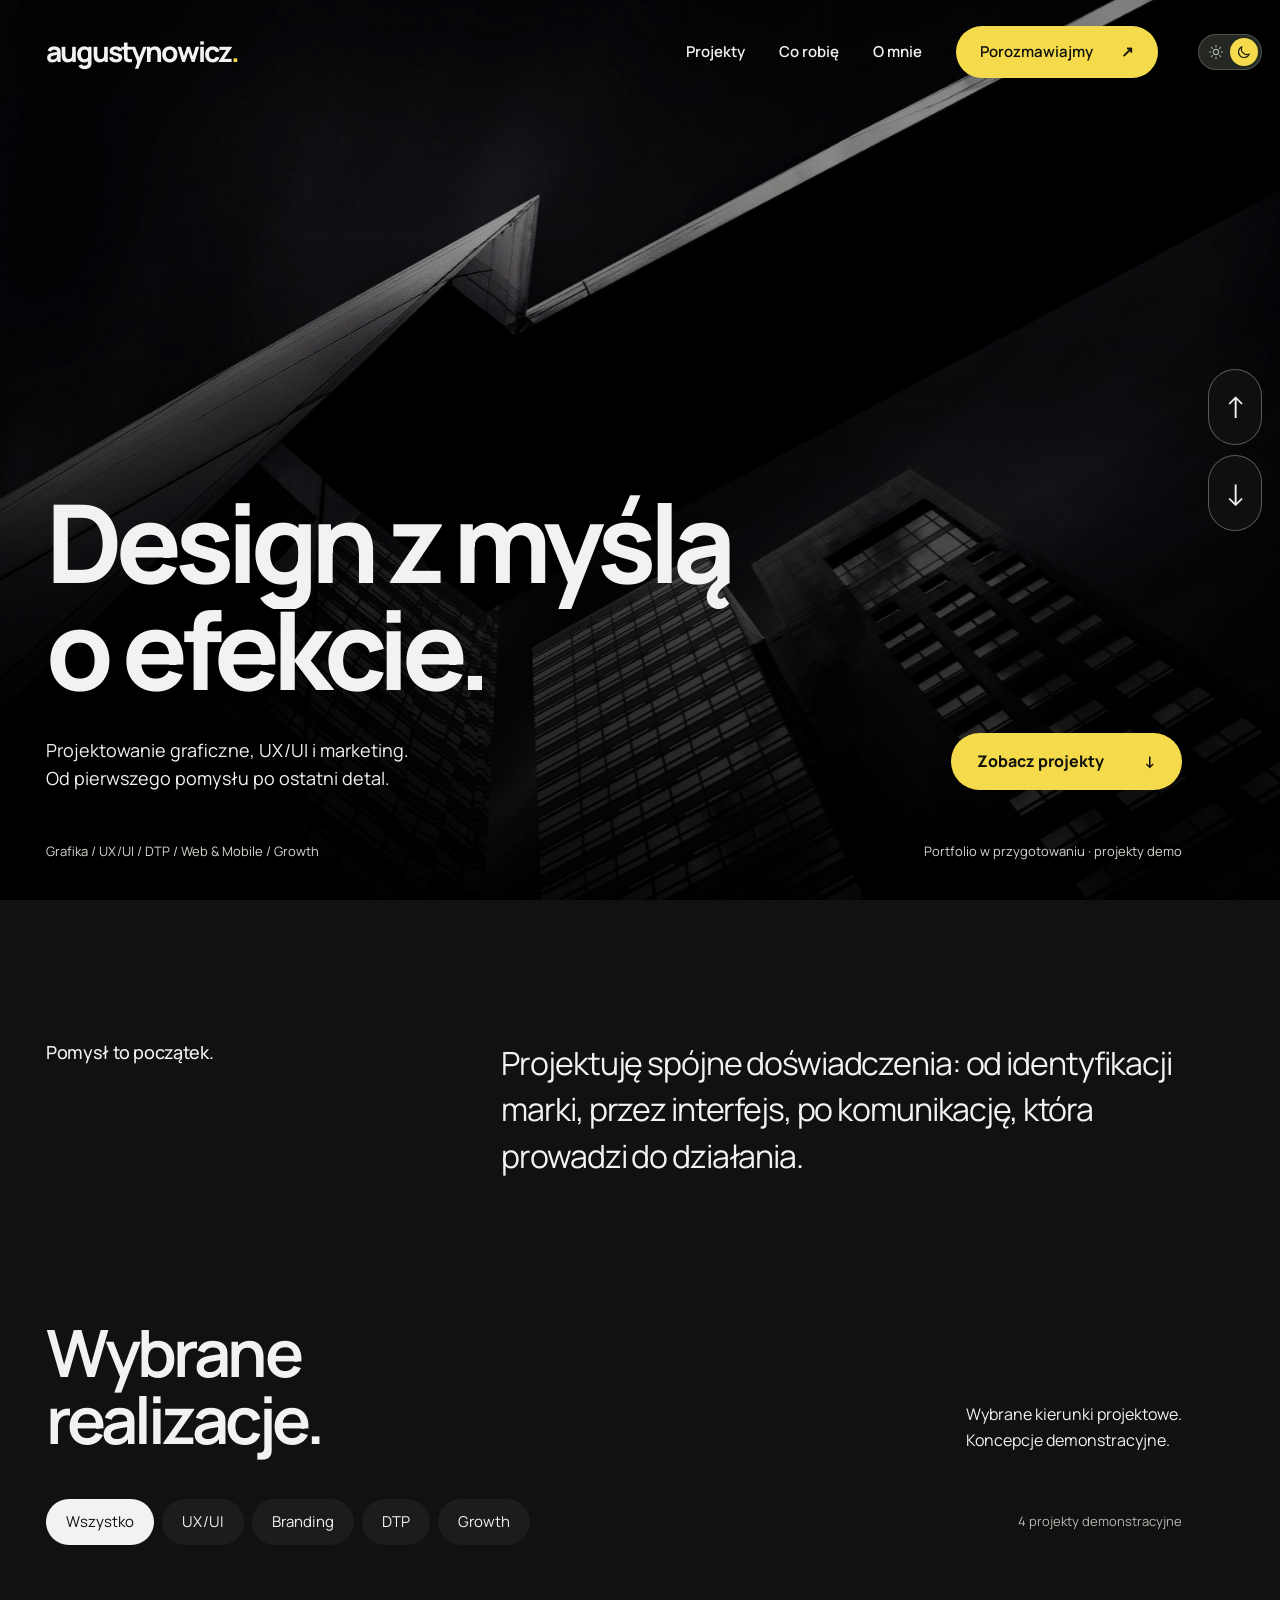
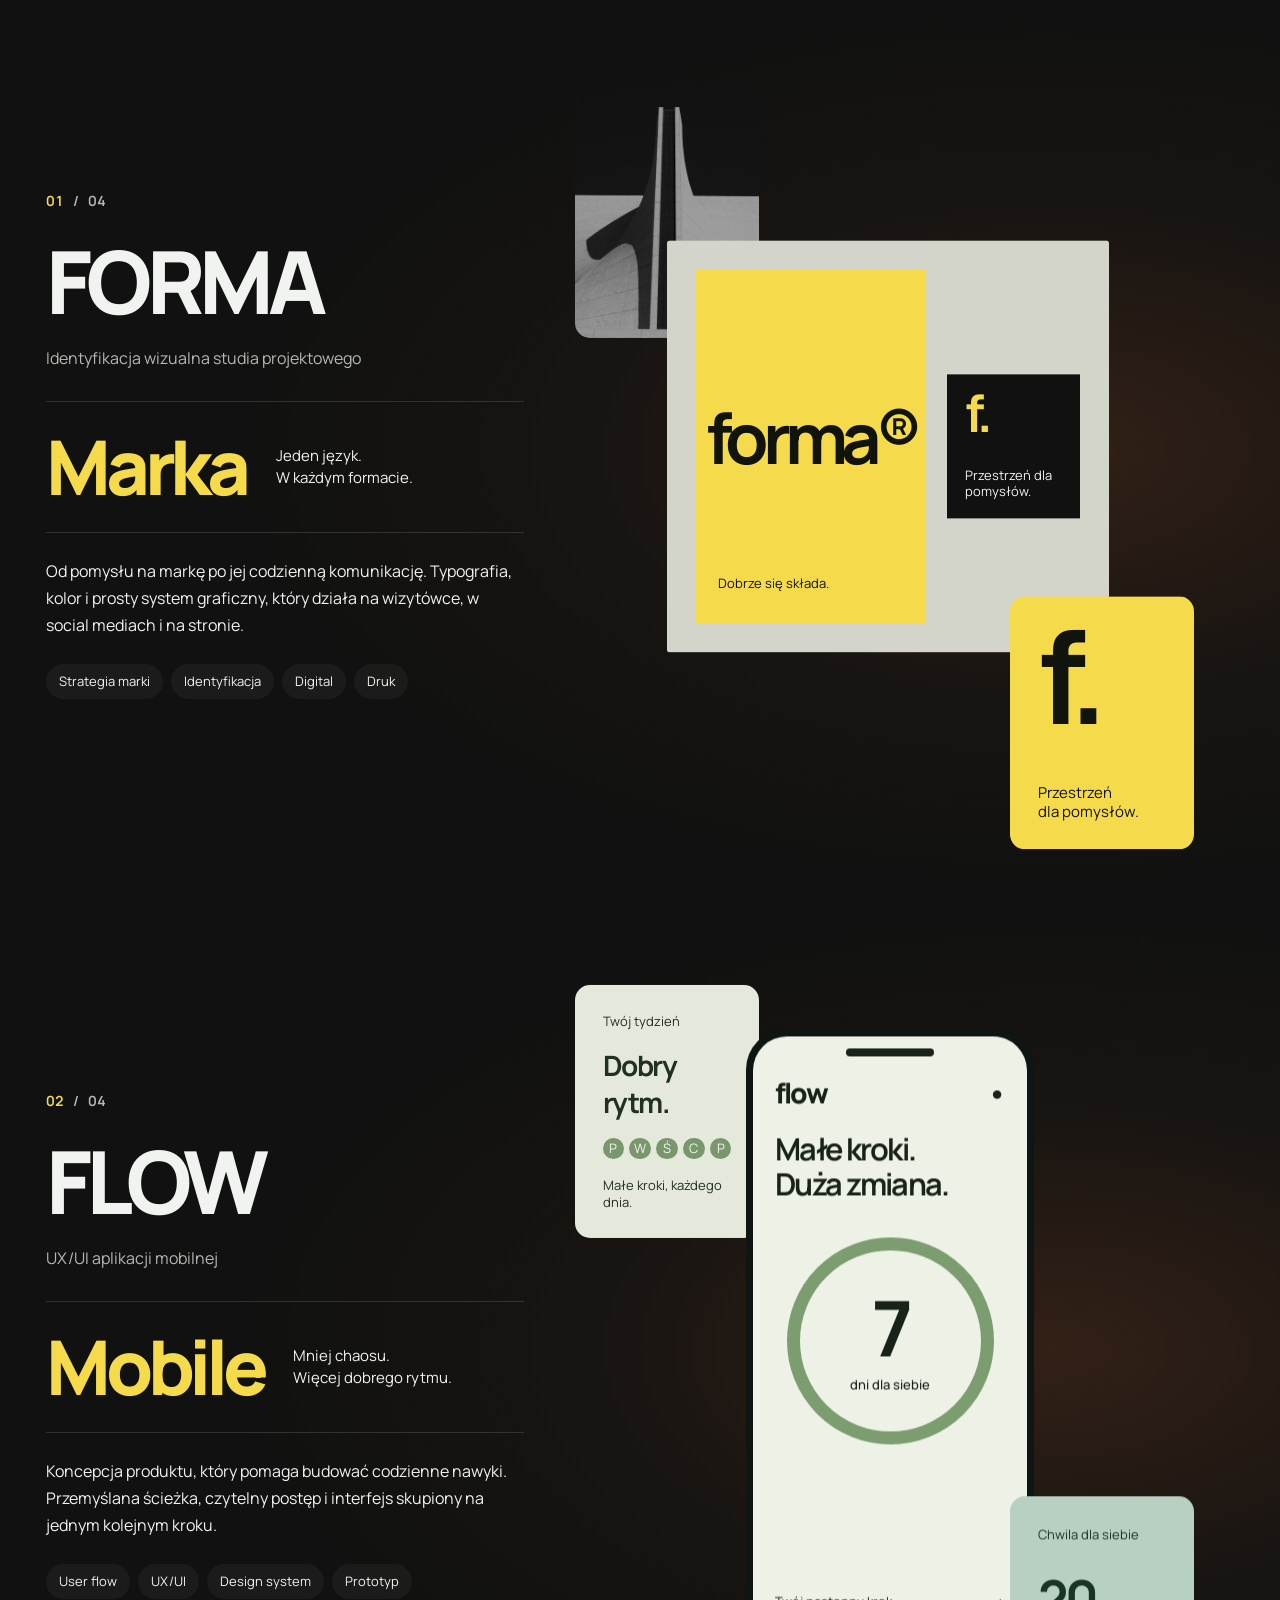
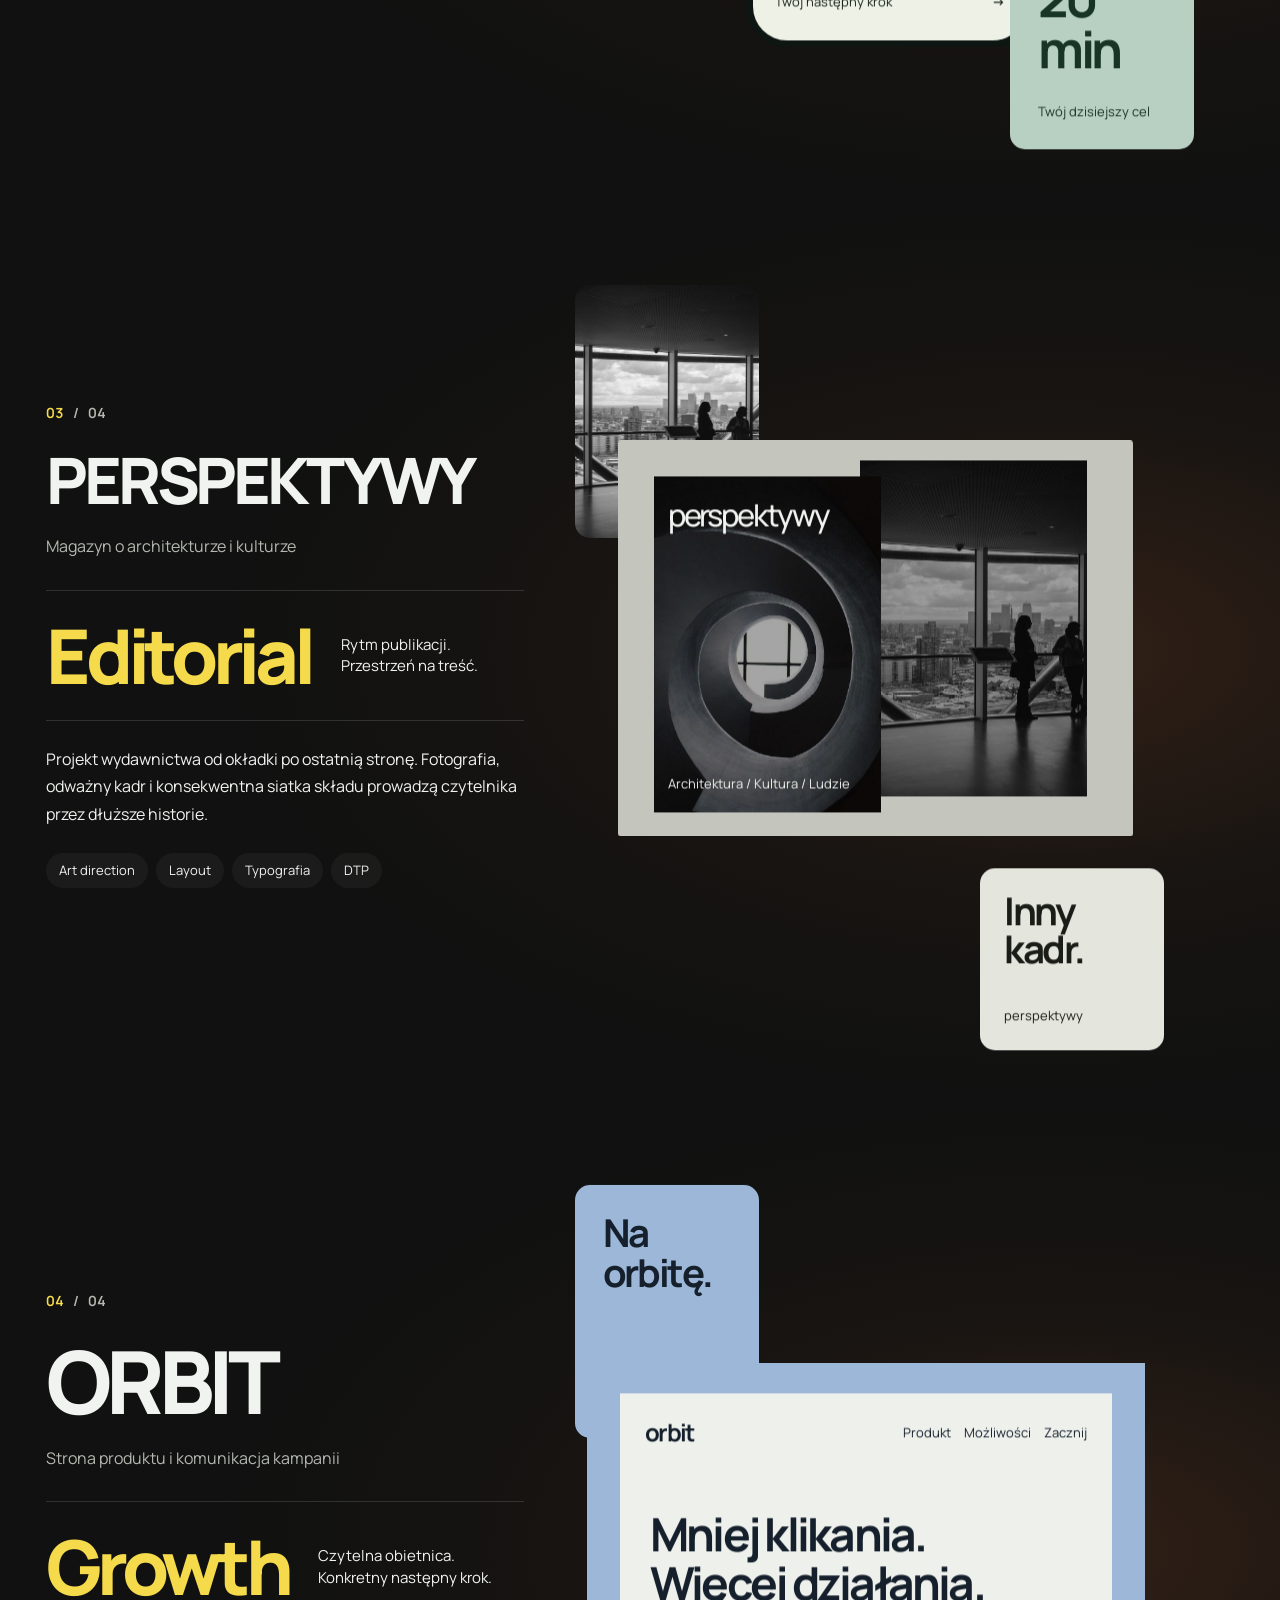
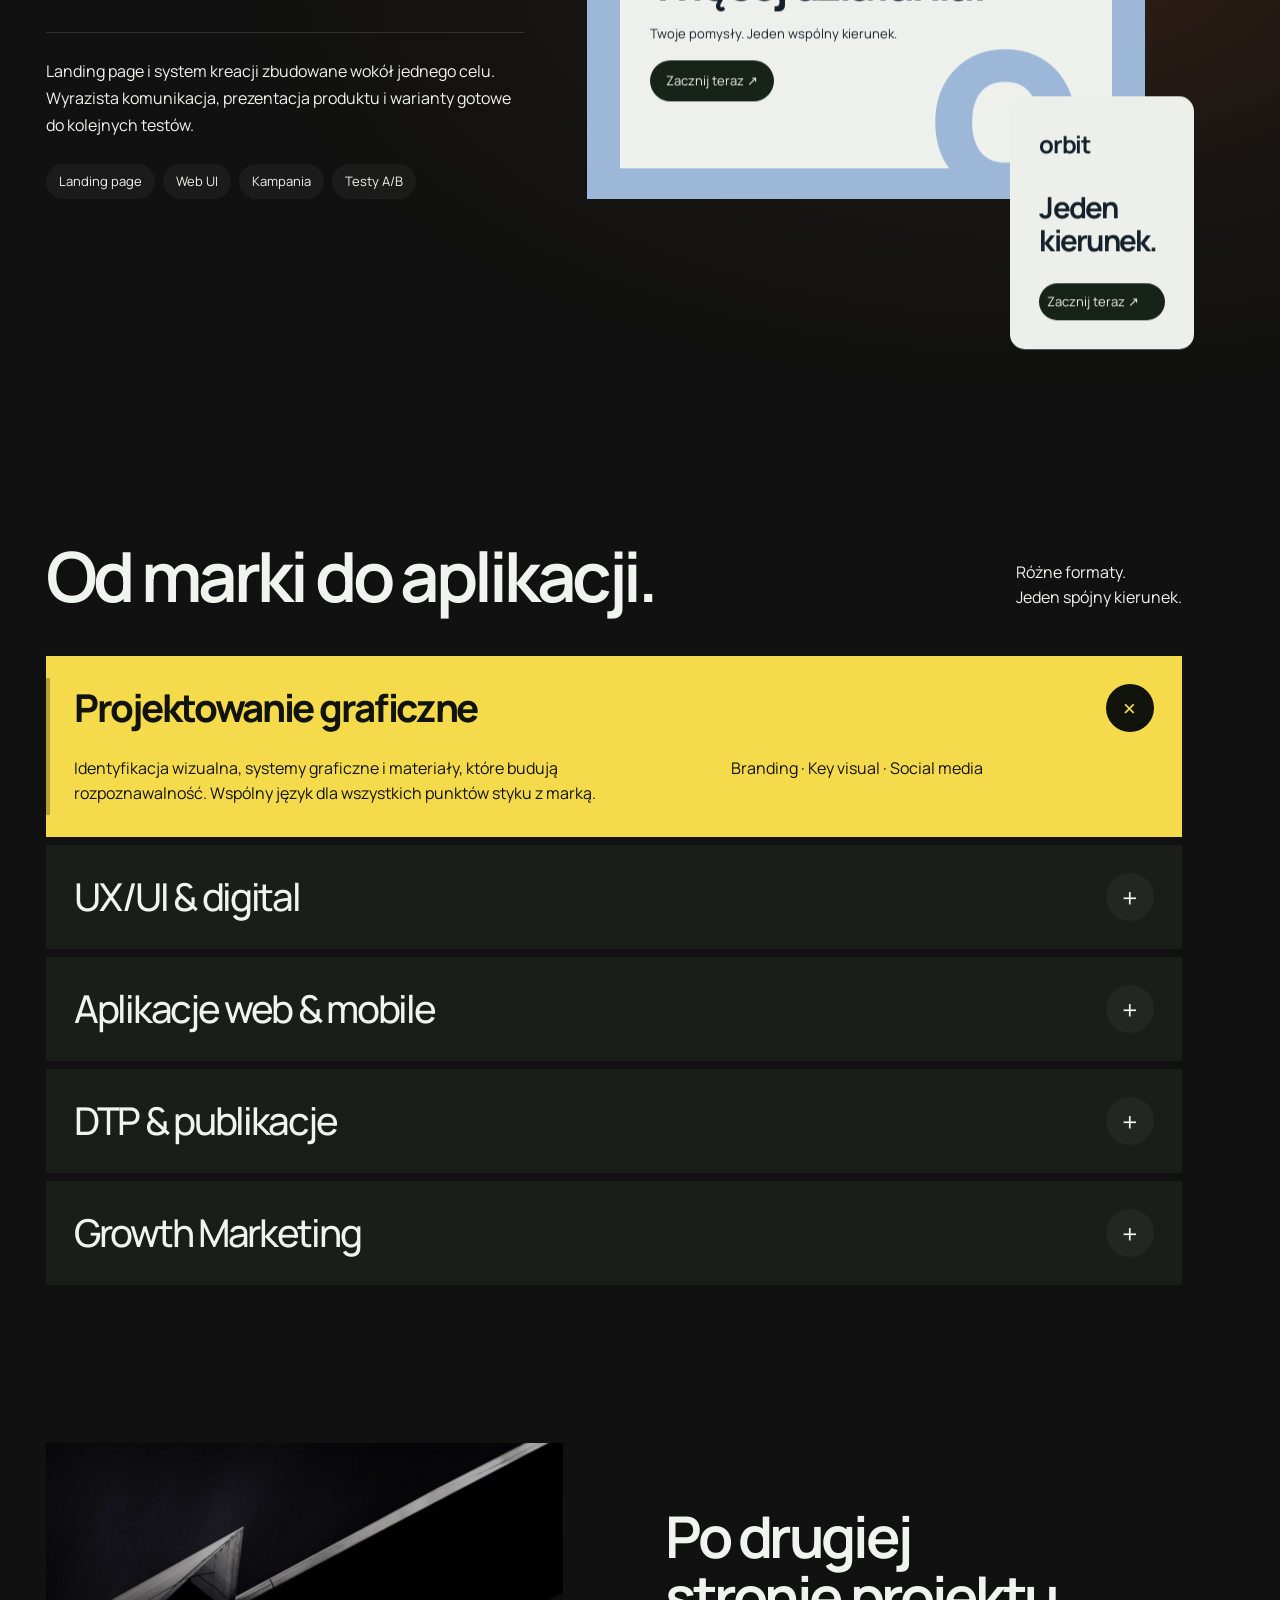
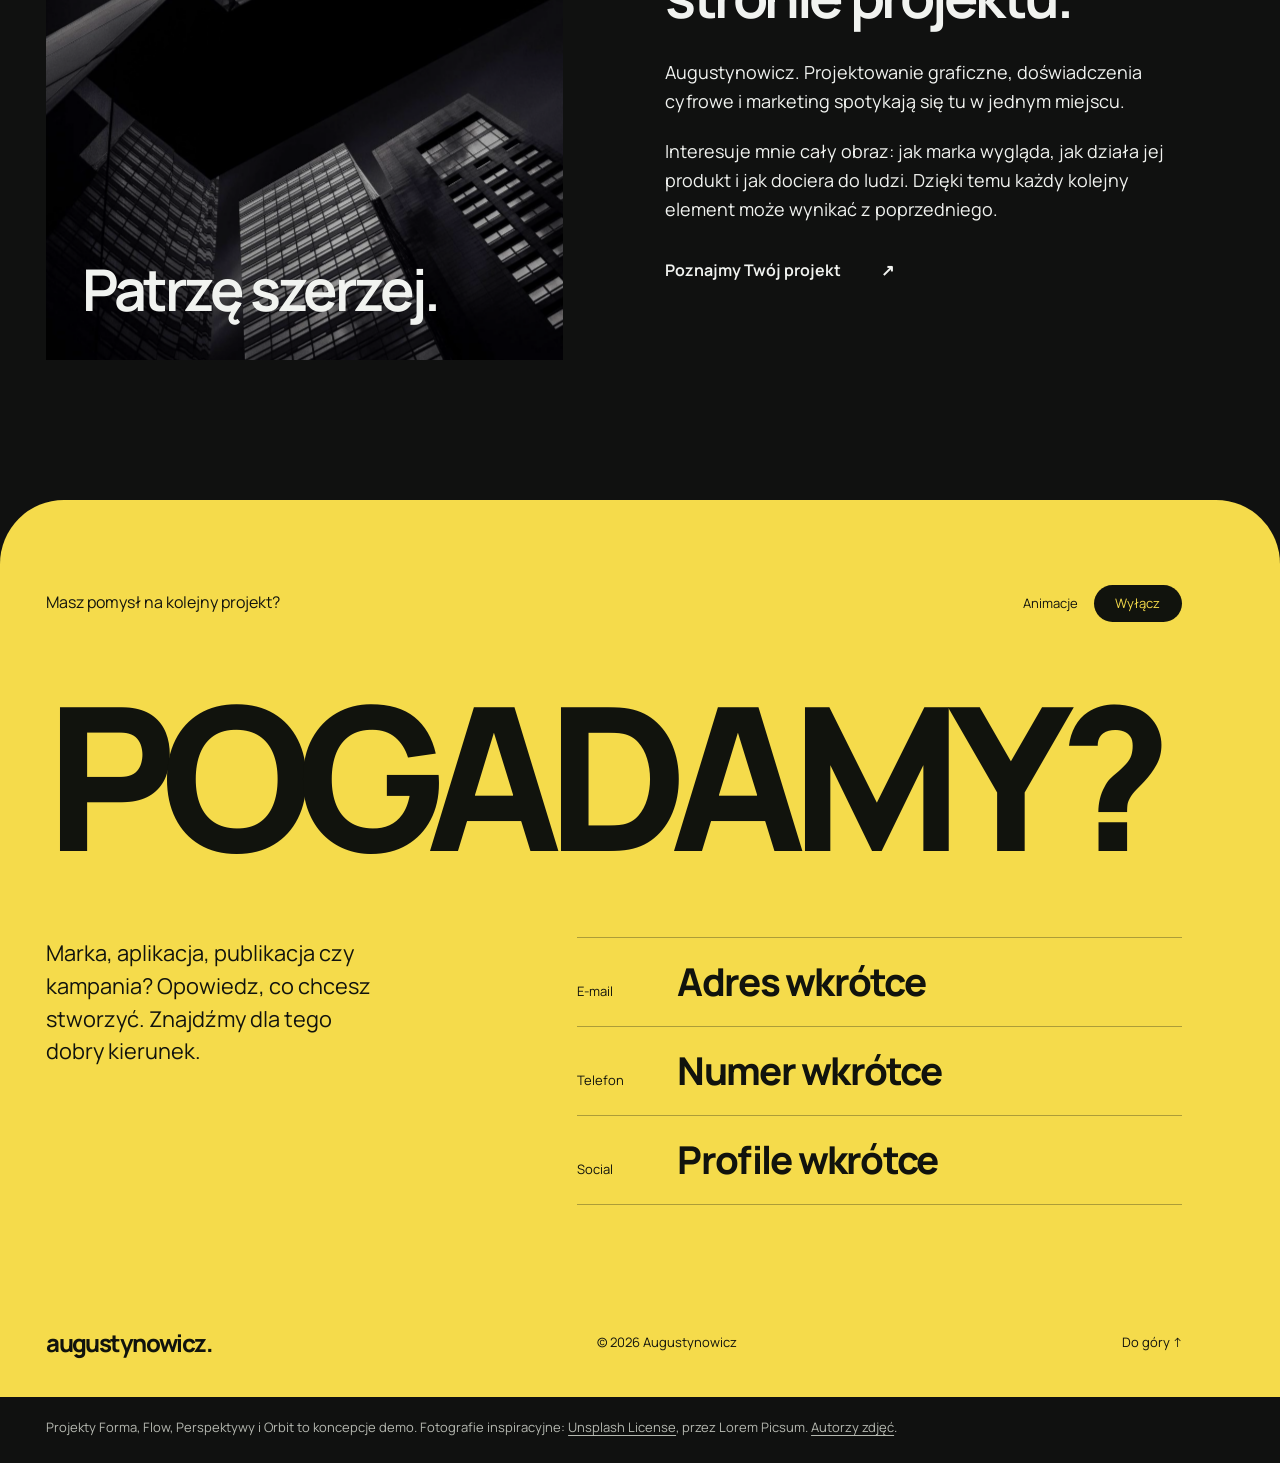
==== index.html @ a908cff5 "All" ====
<!doctype html>
<html lang="pl">
  <head>
    <meta charset="utf-8" />
    <meta name="viewport" content="width=device-width, initial-scale=1" />
    <meta name="theme-color" content="#111211" />
    <meta
      name="description"
      content="Augustynowicz – projektowanie graficzne, UX/UI, aplikacje webowe i mobilne, DTP i Growth Marketing."
    />
    <title>Augustynowicz – Design & digital</title>
    <link rel="icon" href="assets/favicon.svg" type="image/svg+xml" />
    <link
      rel="preload"
      href="assets/fonts/manrope-variable.ttf"
      as="font"
      type="font/ttf"
      crossorigin
    />
    <script src="js/theme.js"></script>
    <link rel="stylesheet" href="css/styles.css" />
    <script src="js/main.js" defer></script>
  </head>
  <body id="top">
    <a class="skip-link" href="#main">Przejdź do treści</a>
    <header class="header">
      <a
        class="wordmark"
        href="#top"
        aria-label="Augustynowicz – początek strony"
        >augustynowicz<span aria-hidden="true">.</span></a
      >
      <button
        class="menu-toggle"
        aria-expanded="false"
        aria-controls="navigation"
      >
        Menu <span aria-hidden="true">+</span>
      </button>
      <nav class="navigation" id="navigation" aria-label="Główna nawigacja">
        <a href="#projekty">Projekty</a>
        <a href="#specjalizacje">Co robię</a>
        <a href="#o-mnie">O mnie</a>
        <a class="nav-contact" href="#kontakt"
          >Porozmawiajmy <span aria-hidden="true">↗</span></a
        >
      </nav>
    </header>

    <button
      class="theme-toggle"
      type="button"
      role="switch"
      aria-checked="false"
      aria-label="Tryb jasny"
      title="Włącz tryb jasny"
    >
      <span class="theme-toggle-knob" aria-hidden="true"></span>
      <svg
        class="theme-sun"
        aria-hidden="true"
        viewBox="0 0 24 24"
        fill="none"
        stroke="currentColor"
        stroke-width="1.7"
        stroke-linecap="round"
      >
        <circle cx="12" cy="12" r="4" />
        <path
          d="M12 2v2m0 16v2M2 12h2m16 0h2M5 5l1.5 1.5m11 11L19 19M5 19l1.5-1.5m11-11L19 5"
        />
      </svg>
      <svg
        class="theme-moon"
        aria-hidden="true"
        viewBox="0 0 24 24"
        fill="none"
        stroke="currentColor"
        stroke-width="1.7"
        stroke-linecap="round"
        stroke-linejoin="round"
      >
        <path d="M20 15.2A8.5 8.5 0 0 1 8.8 4 8.5 8.5 0 1 0 20 15.2Z" />
      </svg>
    </button>
    <div class="cursor-light" aria-hidden="true"></div>
    <nav class="project-navigation" aria-label="Nawigacja po stronie" hidden>
      <button
        type="button"
        id="previous-project"
        aria-label="Poprzedni projekt"
        title="Poprzedni projekt"
        disabled
      >
        <span aria-hidden="true">↑</span>
      </button>
      <button
        type="button"
        id="next-project"
        aria-label="Następny projekt"
        title="Następny projekt"
        disabled
      >
        <span aria-hidden="true">↓</span>
      </button>
    </nav>
    <main id="main">
      <section class="hero" aria-labelledby="hero-title">
        <!-- Replace this photograph with your own. -->
        <div class="hero-background" aria-hidden="true">
          <img
            src="assets/images/hero.jpg"
            alt=""
            width="1600"
            height="1100"
            fetchpriority="high"
          />
        </div>
        <div class="hero-shade" aria-hidden="true"></div>
        <div class="hero-content section-frame">
          <h1 id="hero-title">
            <span class="line-mask"><span>Design z myślą</span></span
            ><span class="line-mask"><span>o efekcie.</span></span>
          </h1>
          <div class="hero-bottom">
            <p>
              Projektowanie graficzne, UX/UI i marketing.<br />Od pierwszego
              pomysłu po ostatni detal.
            </p>
            <a class="button" href="#projekty"
              >Zobacz projekty <span aria-hidden="true">↓</span></a
            >
          </div>
          <div class="hero-caption">
            <p>Grafika / UX/UI / DTP / Web & Mobile / Growth</p>
            <span>Portfolio w przygotowaniu · projekty demo</span>
          </div>
        </div>
      </section>
      <section class="intro section-frame" aria-labelledby="intro-title">
        <h2 id="intro-title" class="intro-title">Pomysł to początek.</h2>
        <p class="intro-statement">
          Projektuję spójne doświadczenia: od identyfikacji marki, przez
          interfejs, po komunikację, która prowadzi do działania.
        </p>
      </section>
      <section class="work" id="projekty" aria-labelledby="work-title">
        <div class="work-header section-frame">
          <div class="section-heading">
            <h2 id="work-title">Wybrane<br />realizacje.</h2>
            <p>Wybrane kierunki projektowe.<br />Koncepcje demonstracyjne.</p>
          </div>
          <div class="work-toolbar">
            <div class="filters" role="group" aria-label="Filtruj projekty">
              <button
                class="filter is-active"
                data-filter="all"
                aria-pressed="true"
              >
                Wszystko</button
              ><button class="filter" data-filter="ux" aria-pressed="false">
                UX/UI</button
              ><button
                class="filter"
                data-filter="branding"
                aria-pressed="false"
              >
                Branding</button
              ><button class="filter" data-filter="dtp" aria-pressed="false">
                DTP</button
              ><button class="filter" data-filter="growth" aria-pressed="false">
                Growth
              </button>
            </div>
            <p class="gallery-status" id="filter-status" aria-live="polite">
              4 projekty demonstracyjne
            </p>
          </div>
        </div>
        <div class="case-list">
          <article
            class="case-study case-forma"
            data-category="branding"
            id="projekt-forma"
            aria-labelledby="title-forma"
          >
            <div class="case-inner section-frame">
              <div class="case-copy">
                <!-- prettier-ignore -->
                <p class="project-number" aria-label="Projekt 1 z 4">
                  <span data-project-index>01</span> <!-- taste-skill-ignore: user-requested project counter -->
                  <span aria-hidden="true">/</span>
                  <span data-project-total>04</span> <!-- taste-skill-ignore: user-requested project counter -->
                </p>
                <h3 id="title-forma">Forma</h3>
                <p class="case-subtitle">
                  Identyfikacja wizualna studia projektowego
                </p>
                <div class="case-feature">
                  <strong>Marka</strong>
                  <p>Jeden język.<br />W każdym formacie.</p>
                </div>
                <p class="case-description">
                  Od pomysłu na markę po jej codzienną komunikację. Typografia,
                  kolor i prosty system graficzny, który działa na wizytówce, w
                  social mediach i na stronie.
                </p>
                <ul class="case-tags" aria-label="Zakres projektu">
                  <li>Strategia marki</li>
                  <li>Identyfikacja</li>
                  <li>Digital</li>
                  <li>Druk</li>
                </ul>
              </div>
              <div class="case-media" aria-label="Materiały projektu Forma">
                <div class="case-fragment fragment-top" data-parallax="0.55">
                  <span class="fragment-forma-photo"
                    ><img
                      src="assets/images/architecture.jpg"
                      alt="Architektura w demonstracyjnej komunikacji marki Forma"
                      width="1600"
                      height="1100"
                      loading="lazy"
                  /></span>
                </div>
                <div class="case-main" data-parallax="-0.25">
                  <div
                    class="project-visual project-forma"
                    role="img"
                    aria-label="Makieta projektu Forma – identyfikacja wizualna"
                  >
                    <span class="forma-poster"
                      ><strong>forma®</strong
                      ><span>Dobrze się składa.</span></span
                    ><span class="forma-card"
                      ><strong>f.</strong
                      ><span>Przestrzeń dla pomysłów.</span></span
                    >
                  </div>
                </div>
                <div class="case-fragment fragment-bottom" data-parallax="0.85">
                  <span class="fragment-forma-card"
                    ><b>f.</b><span>Przestrzeń<br />dla pomysłów.</span></span
                  >
                </div>
              </div>
            </div>
          </article>
          <article
            class="case-study case-flow"
            data-category="ux"
            id="projekt-flow"
            aria-labelledby="title-flow"
          >
            <div class="case-inner section-frame">
              <div class="case-copy">
                <!-- prettier-ignore -->
                <p class="project-number" aria-label="Projekt 2 z 4">
                  <span data-project-index>02</span> <!-- taste-skill-ignore: user-requested project counter -->
                  <span aria-hidden="true">/</span>
                  <span data-project-total>04</span> <!-- taste-skill-ignore: user-requested project counter -->
                </p>
                <h3 id="title-flow">Flow</h3>
                <p class="case-subtitle">UX/UI aplikacji mobilnej</p>
                <div class="case-feature">
                  <strong>Mobile</strong>
                  <p>Mniej chaosu.<br />Więcej dobrego rytmu.</p>
                </div>
                <p class="case-description">
                  Koncepcja produktu, który pomaga budować codzienne nawyki.
                  Przemyślana ścieżka, czytelny postęp i interfejs skupiony na
                  jednym kolejnym kroku.
                </p>
                <ul class="case-tags" aria-label="Zakres projektu">
                  <li>User flow</li>
                  <li>UX/UI</li>
                  <li>Design system</li>
                  <li>Prototyp</li>
                </ul>
              </div>
              <div class="case-media" aria-label="Materiały projektu Flow">
                <div class="case-fragment fragment-top" data-parallax="0.55">
                  <span class="fragment-flow-day" data-ui
                    ><span>Twój tydzień</span><strong>Dobry rytm.</strong
                    ><span class="week-days"
                      ><i>P</i><i>W</i><i>Ś</i><i>C</i><i>P</i></span
                    ><span>Małe kroki, każdego dnia.</span></span
                  >
                </div>
                <div class="case-main" data-parallax="-0.25">
                  <div
                    class="project-visual project-flow"
                    role="img"
                    aria-label="Makieta projektu Flow – UX/UI aplikacji mobilnej"
                    data-ui
                  >
                    <span class="flow-interface" aria-hidden="true"
                      ><span class="phone-top">flow <span>•</span></span
                      ><span class="phone-heading"
                        >Małe kroki.<br />Duża zmiana.</span
                      ><span class="flow-circle"
                        >7<span>dni dla siebie</span></span
                      ><span class="flow-task"
                        >Twój następny krok <b>→</b></span
                      ></span
                    >
                  </div>
                </div>
                <div class="case-fragment fragment-bottom" data-parallax="0.85">
                  <span class="fragment-flow-goal" data-ui
                    ><span>Chwila dla siebie</span><b>20 min</b
                    ><span>Twój dzisiejszy cel</span></span
                  >
                </div>
              </div>
            </div>
          </article>
          <article
            class="case-study case-perspektywy"
            data-category="dtp"
            id="projekt-perspektywy"
            aria-labelledby="title-perspektywy"
          >
            <div class="case-inner section-frame">
              <div class="case-copy">
                <!-- prettier-ignore -->
                <p class="project-number" aria-label="Projekt 3 z 4">
                  <span data-project-index>03</span> <!-- taste-skill-ignore: user-requested project counter -->
                  <span aria-hidden="true">/</span>
                  <span data-project-total>04</span> <!-- taste-skill-ignore: user-requested project counter -->
                </p>
                <h3 id="title-perspektywy">Perspektywy</h3>
                <p class="case-subtitle">Magazyn o architekturze i kulturze</p>
                <div class="case-feature">
                  <strong>Editorial</strong>
                  <p>Rytm publikacji.<br />Przestrzeń na treść.</p>
                </div>
                <p class="case-description">
                  Projekt wydawnictwa od okładki po ostatnią stronę. Fotografia,
                  odważny kadr i konsekwentna siatka składu prowadzą czytelnika
                  przez dłuższe historie.
                </p>
                <ul class="case-tags" aria-label="Zakres projektu">
                  <li>Art direction</li>
                  <li>Layout</li>
                  <li>Typografia</li>
                  <li>DTP</li>
                </ul>
              </div>
              <div
                class="case-media"
                aria-label="Materiały projektu Perspektywy"
              >
                <div class="case-fragment fragment-top" data-parallax="0.55">
                  <img
                    src="assets/images/windows.jpg"
                    alt="Fotografia otwierająca przykładowy artykuł"
                    width="1600"
                    height="1100"
                    loading="lazy"
                  />
                </div>
                <div class="case-main" data-parallax="-0.25">
                  <div
                    class="project-visual project-perspectives"
                    role="img"
                    aria-label="Makieta projektu Perspektywy – projekt magazynu"
                  >
                    <span class="magazine"
                      ><img
                        src="assets/images/concrete.jpg"
                        alt="Spiralne betonowe schody w przykładowym magazynie"
                        width="1600"
                        height="1100"
                        loading="lazy"
                      /><strong>perspektywy</strong
                      ><span>Architektura / Kultura / Ludzie</span></span
                    ><span class="magazine-back"
                      ><img
                        src="assets/images/windows.jpg"
                        alt="Sylwetki przy panoramicznych oknach"
                        width="1600"
                        height="1100"
                        loading="lazy"
                    /></span>
                  </div>
                </div>
                <div class="case-fragment fragment-bottom" data-parallax="0.85">
                  <span class="fragment-editorial"
                    ><b>Inny<br />kadr.</b><span>perspektywy</span></span
                  >
                </div>
              </div>
            </div>
          </article>
          <article
            class="case-study case-orbit"
            data-category="growth ux"
            id="projekt-orbit"
            aria-labelledby="title-orbit"
          >
            <div class="case-inner section-frame">
              <div class="case-copy">
                <!-- prettier-ignore -->
                <p class="project-number" aria-label="Projekt 4 z 4">
                  <span data-project-index>04</span> <!-- taste-skill-ignore: user-requested project counter -->
                  <span aria-hidden="true">/</span>
                  <span data-project-total>04</span> <!-- taste-skill-ignore: user-requested project counter -->
                </p>
                <h3 id="title-orbit">Orbit</h3>
                <p class="case-subtitle">
                  Strona produktu i komunikacja kampanii
                </p>
                <div class="case-feature">
                  <strong>Growth</strong>
                  <p>Czytelna obietnica.<br />Konkretny następny krok.</p>
                </div>
                <p class="case-description">
                  Landing page i system kreacji zbudowane wokół jednego celu.
                  Wyrazista komunikacja, prezentacja produktu i warianty gotowe
                  do kolejnych testów.
                </p>
                <ul class="case-tags" aria-label="Zakres projektu">
                  <li>Landing page</li>
                  <li>Web UI</li>
                  <li>Kampania</li>
                  <li>Testy A/B</li>
                </ul>
              </div>
              <div class="case-media" aria-label="Materiały projektu Orbit">
                <div class="case-fragment fragment-top" data-parallax="0.55">
                  <span class="fragment-orbit-ad"
                    ><b>Na<br />orbitę.</b><span>orbit ↗</span></span
                  >
                </div>
                <div class="case-main" data-parallax="-0.25">
                  <div
                    class="project-visual project-orbit"
                    role="img"
                    aria-label="Makieta projektu Orbit – landing page i kampania"
                    data-ui
                  >
                    <span class="browser-window" aria-hidden="true"
                      ><span class="browser-bar"
                        ><b>orbit</b
                        ><span>Produkt　Możliwości　Zacznij</span></span
                      ><span class="browser-content"
                        ><strong>Mniej klikania.<br />Więcej działania.</strong
                        ><span>Twoje pomysły. Jeden wspólny kierunek.</span
                        ><span class="mini-button">Zacznij teraz ↗</span></span
                      ><span class="orbit-art">o.</span></span
                    >
                  </div>
                </div>
                <div class="case-fragment fragment-bottom" data-parallax="0.85">
                  <span class="fragment-orbit-mobile" data-ui
                    ><b>orbit</b><strong>Jeden<br />kierunek.</strong
                    ><span>Zacznij teraz ↗</span></span
                  >
                </div>
              </div>
            </div>
          </article>
        </div>
      </section>
      <section
        class="services section-frame"
        id="specjalizacje"
        aria-labelledby="services-title"
      >
        <div class="section-heading">
          <h2 id="services-title">Od marki do aplikacji.</h2>
          <p>Różne formaty.<br />Jeden spójny kierunek.</p>
        </div>
        <div class="service-list">
          <details name="specializations" open>
            <summary>
              <h3 data-title="Projektowanie graficzne">
                <span>Projektowanie graficzne</span>
              </h3>
              <span aria-hidden="true">+</span>
            </summary>
            <div class="service-body">
              <div class="service-detail">
                <p>
                  Identyfikacja wizualna, systemy graficzne i materiały, które
                  budują rozpoznawalność. Wspólny język dla wszystkich punktów
                  styku z marką.
                </p>
                <p>Branding · Key visual · Social media</p>
              </div>
            </div>
          </details>
          <details name="specializations">
            <summary>
              <h3 data-title="UX/UI & digital"><span>UX/UI & digital</span></h3>
              <span aria-hidden="true">+</span>
            </summary>
            <div class="service-body">
              <div class="service-detail">
                <p>
                  Architektura informacji, ścieżki użytkownika, makiety i gotowe
                  interfejsy. Projektowanie stron, platform i produktów
                  cyfrowych z uwagą na użyteczność.
                </p>
                <p>Research · Prototypy · Design system</p>
              </div>
            </div>
          </details>
          <details name="specializations">
            <summary>
              <h3 data-title="Aplikacje web & mobile">
                <span>Aplikacje web & mobile</span>
              </h3>
              <span aria-hidden="true">+</span>
            </summary>
            <div class="service-body">
              <div class="service-detail">
                <p>
                  Doświadczenia dopasowane do ekranu i kontekstu. Od pierwszego
                  onboardingu po codzienne zadania, z kompletem stanów i widoków
                  dla zespołu developerskiego.
                </p>
                <p>Web app · iOS & Android · Handoff</p>
              </div>
            </div>
          </details>
          <details name="specializations">
            <summary>
              <h3 data-title="DTP & publikacje">
                <span>DTP & publikacje</span>
              </h3>
              <span aria-hidden="true">+</span>
            </summary>
            <div class="service-body">
              <div class="service-detail">
                <p>
                  Skład katalogów, magazynów, raportów i materiałów reklamowych.
                  Typografia, hierarchia informacji i przygotowanie plików do
                  produkcji.
                </p>
                <p>Editorial · Katalogi · Przygotowanie do druku</p>
              </div>
            </div>
          </details>
          <details name="specializations">
            <summary>
              <h3 data-title="Growth Marketing">
                <span>Growth Marketing</span>
              </h3>
              <span aria-hidden="true">+</span>
            </summary>
            <div class="service-body">
              <div class="service-detail">
                <p>
                  Projektowanie kreacji i landing pages wokół konkretnego celu.
                  Warianty do testów, komunikacja kampanii i kolejne iteracje
                  oparte na danych.
                </p>
                <p>Landing pages · Kreacje reklamowe · Testy A/B</p>
              </div>
            </div>
          </details>
        </div>
      </section>
      <section
        class="about section-frame"
        id="o-mnie"
        aria-labelledby="about-title"
      >
        <div class="about-art">
          <img
            src="assets/images/city.jpg"
            alt="Geometryczne linie wieżowca – fotografia inspiracyjna"
            width="1600"
            height="1100"
            loading="lazy"
          /><span>Patrzę szerzej.</span>
        </div>
        <div class="about-copy">
          <h2 id="about-title">Po drugiej<br />stronie projektu.</h2>
          <p>
            Augustynowicz. Projektowanie graficzne, doświadczenia cyfrowe i
            marketing spotykają się tu w jednym miejscu.
          </p>
          <p>
            Interesuje mnie cały obraz: jak marka wygląda, jak działa jej
            produkt i jak dociera do ludzi. Dzięki temu każdy kolejny element
            może wynikać z poprzedniego.
          </p>
          <a class="text-link" href="#kontakt"
            >Poznajmy Twój projekt <span aria-hidden="true">↗</span></a
          >
        </div>
      </section>
    </main>
    <footer
      class="contact-footer section-frame"
      id="kontakt"
      aria-labelledby="contact-title"
    >
      <div class="footer-top">
        <p>Masz pomysł na kolejny projekt?</p>
        <button
          class="motion-toggle"
          type="button"
          aria-pressed="false"
          aria-label="Włącz pełne animacje"
        >
          Animacje <span>Włącz</span>
        </button>
      </div>
      <h2 id="contact-title" class="footer-title">Pogadamy?</h2>
      <div class="footer-contact">
        <p class="footer-intro">
          Marka, aplikacja, publikacja czy kampania? Opowiedz, co chcesz
          stworzyć. Znajdźmy dla tego dobry kierunek.
        </p>
        <dl class="contact-rows" id="contact-details">
          <div>
            <dt>E-mail</dt>
            <dd data-contact="email">Adres wkrótce</dd>
          </div>
          <div>
            <dt>Telefon</dt>
            <dd data-contact="phone">Numer wkrótce</dd>
          </div>
          <div>
            <dt>Social</dt>
            <dd data-contact="social">Profile wkrótce</dd>
          </div>
        </dl>
      </div>
      <div class="footer-bottom">
        <a class="wordmark" href="#top">augustynowicz.</a>
        <p>© <span id="year">2026</span> Augustynowicz</p>
        <a href="#top">Do góry ↑</a>
      </div>
    </footer>
    <div class="credits section-frame">
      <p>
        Projekty Forma, Flow, Perspektywy i Orbit to koncepcje demo. Fotografie
        inspiracyjne:
        <a
          href="https://unsplash.com/license"
          target="_blank"
          rel="noopener noreferrer"
          >Unsplash License</a
        >, przez Lorem Picsum. <a href="docs/credits.html">Autorzy zdjęć</a>.
      </p>
    </div>
  </body>
</html>
---- css/styles.css ----
/* 1. Foundation and design tokens */
@font-face {
  font-family: Manrope;
  src: url("../assets/fonts/manrope-variable.ttf") format("truetype");
  font-style: normal;
  font-weight: 200 800;
  font-display: swap;
}
:root {
  --bg: #101110;
  --surface: #1b1d1b;
  --ink: #f1f3f0;
  --muted: #b5b8b0;
  --accent: #f5db4b;
  --dark-ink: #11130d;
  --gutter: clamp(20px, 3.6vw, 64px);
  --navigation-space: 52px;
  --line: #ffffff22;
  --tag-bg: #ffffff0b;
  --hover-surface: #34372e;
  --icon-bg: #ffffff0a;
  --accent-ink: #f5db4b;
  --nav-bg: #101110ed;
  --nav-line: #ffffff50;
  color-scheme: dark;
  --font: Manrope, Arial, sans-serif;
  --text: clamp(16px, 1.25vw, 19px);
  --title: clamp(38px, 5.4vw, 84px);
  --ease: cubic-bezier(0.22, 0.8, 0.22, 1);
}
html[data-theme="light"] {
  --bg: #ffffff;
  --surface: #f0f2ee;
  --ink: #171a17;
  --muted: #5d6259;
  --line: #171a1724;
  --tag-bg: #171a170b;
  --hover-surface: #d4d8cb;
  --icon-bg: #171a170b;
  --accent-ink: #806a00;
  --nav-bg: #ffffffed;
  --nav-line: #171a1740;
  color-scheme: light;
}
*,
*::before,
*::after {
  box-sizing: border-box;
}
html {
  scroll-behavior: smooth;
  scroll-padding-top: 20px;
}
body {
  margin: 0;
  background: var(--bg);
  color: var(--ink);
  font-family: var(--font);
  font-size: var(--text);
  line-height: 1.6;
  -webkit-font-smoothing: antialiased;
}
button {
  border: 0;
  font: inherit;
  color: inherit;
  cursor: pointer;
}
button,
a,
summary {
  touch-action: manipulation;
  -webkit-tap-highlight-color: transparent;
}
a {
  color: inherit;
  text-decoration: none;
}
img {
  display: block;
  max-width: 100%;
  object-fit: cover;
}
h1,
h2,
h3,
p {
  margin: 0;
}
h1,
h2,
h3 {
  letter-spacing: -0.06em;
  line-height: 1.03;
  font-weight: 650;
  text-wrap: balance;
}
p {
  text-wrap: pretty;
}
button:focus-visible,
a:focus-visible,
summary:focus-visible,
[tabindex]:focus-visible {
  outline: 3px solid var(--accent-ink);
  outline-offset: 6px;
}
::selection {
  background: var(--accent);
  color: var(--dark-ink);
}
[hidden] {
  display: none !important;
}
.section-frame {
  padding-inline: var(--gutter);
  padding-right: calc(var(--gutter) + var(--navigation-space));
}

/* The navigation has its own lane so it never covers text or media. */
.project-navigation {
  position: fixed;
  right: 18px;
  top: 50%;
  z-index: 90;
  display: flex;
  flex-direction: column;
  gap: 10px;
  transform: translateY(-50%);
}
.project-navigation button {
  display: grid;
  place-items: center;
  width: 54px;
  height: 76px;
  padding: 0;
  border: 1px solid var(--nav-line); /* taste-skill-ignore: navigation matches supplied reference */
  border-radius: 40px;
  background: var(--nav-bg);
  color: var(--ink);
  font-size: 30px;
  transition:
    background-color 240ms,
    color 240ms,
    opacity 240ms;
}
.project-navigation button:hover:not(:disabled) {
  background: var(--accent);
  color: var(--dark-ink);
}
.project-navigation button:disabled {
  opacity: 0.28;
  cursor: default;
}
.project-number {
  display: flex;
  align-items: center;
  gap: 9px;
  margin-bottom: 24px;
  font-size: 14px;
  font-weight: 650;
  font-variant-numeric: tabular-nums;
  color: var(--muted);
}
.project-number [data-project-index] {
  color: var(--accent-ink);
}

/* A single, click-through light layer follows a fine pointer. */
.cursor-light {
  --light-size: clamp(320px, 48vw, 720px);
  position: fixed;
  top: 0;
  left: 0;
  z-index: 70;
  width: var(--light-size);
  height: var(--light-size);
  translate: -50% -50%;
  pointer-events: none;
  opacity: 0;
  mix-blend-mode: screen;
  background: radial-gradient( /* taste-skill-ignore: gradients requested by user */
    circle,
    rgba(245, 219, 125, 0.22),
    rgba(221, 150, 77, 0.065) 38%,
    transparent 70%
  );
  transition: opacity 400ms;
  will-change: transform;
}
.cursor-light.is-visible {
  opacity: 0.32;
}
html[data-theme="light"] .cursor-light {
  mix-blend-mode: normal;
}
@media (hover: none), (pointer: coarse) {
  .cursor-light {
    display: none;
  }
}
html[data-motion="reduced"] .cursor-light {
  display: none;
}
.skip-link {
  position: fixed;
  left: 20px;
  top: 12px;
  z-index: 200;
  padding: 12px 20px;
  background: var(--accent);
  color: var(--dark-ink);
  transform: translateY(-180%);
}
.skip-link:focus {
  transform: none;
}
.button {
  display: inline-flex;
  align-items: center;
  justify-content: space-between;
  gap: 40px;
  min-height: 56px;
  padding: 16px 26px;
  border-radius: 50px;
  background: var(--accent);
  color: var(--dark-ink);
  font-size: 16px;
  font-weight: 750;
  transition:
    transform 0.3s var(--ease),
    background 0.3s;
}
.button:hover {
  transform: translateY(-4px);
  background: #f1f3f0;
}
.button:active {
  transform: scale(0.96);
}
.text-link {
  display: inline-flex;
  align-items: center;
  gap: 40px;
  background: transparent;
  padding: 12px 0;
  font-size: 16px;
  font-weight: 650;
  transition:
    color 0.2s,
    gap 0.3s;
}
.text-link:hover {
  color: var(--accent-ink);
  gap: 52px;
}

/* Persistent theme switch, with a stable hit area in both themes. */
.theme-toggle {
  position: fixed;
  top: 30px;
  right: 18px;
  z-index: 100;
  width: 64px;
  height: 44px;
  padding: 0;
  border-radius: 24px;
  background: transparent;
}
.theme-toggle::before {
  content: "";
  position: absolute;
  inset: 4px 0;
  border: 1px solid #ffffff35; /* taste-skill-ignore: theme switch track */
  border-radius: inherit;
  background: #242722;
}
.theme-toggle-knob {
  position: absolute;
  top: 8px;
  left: 4px;
  width: 28px;
  height: 28px;
  border-radius: 50%;
  background: var(--accent);
  transform: translateX(28px);
  transition: transform 280ms var(--ease);
}
.theme-toggle svg {
  position: absolute;
  top: 14px;
  width: 16px;
  height: 16px;
  pointer-events: none;
}
.theme-sun {
  left: 10px;
  color: #a9b0a3;
}
.theme-moon {
  right: 10px;
  color: #11130d;
}
html[data-theme="light"] .theme-toggle::before {
  background: #d9ddd2;
  border-color: #171a1730;
}
html[data-theme="light"] .theme-toggle-knob {
  transform: translateX(0);
}
html[data-theme="light"] .theme-sun {
  color: #11130d;
}
html[data-theme="light"] .theme-moon {
  color: #6c7365;
}

/* 2. Navigation over the opening photograph */
.header {
  position: absolute;
  inset: 0 0 auto;
  z-index: 50;
  height: 104px;
  padding-inline: var(--gutter);
  padding-right: calc(var(--gutter) + 76px);
  color: #f1f3f0;
  display: flex;
  align-items: center;
  justify-content: space-between;
  gap: 14px;
}
.wordmark {
  font-size: clamp(24px, 2.2vw, 34px);
  font-weight: 750;
  letter-spacing: -0.065em;
  white-space: nowrap;
}
.wordmark > span {
  color: var(--accent);
}
.navigation {
  display: flex;
  align-items: center;
  gap: 34px;
  font-size: 15px;
  font-weight: 600;
}
.navigation > a {
  padding: 12px 0;
  transition:
    color 0.2s,
    transform 0.3s;
}
.navigation > a:hover {
  color: var(--accent);
}
.navigation .nav-contact {
  display: flex;
  gap: 28px;
  padding: 14px 24px;
  border-radius: 50px;
  background: var(--accent);
  color: var(--dark-ink);
}
.navigation .nav-contact:hover {
  transform: translateY(-3px);
}
.menu-toggle {
  display: none;
}

/* 3. Full-screen opening: replace assets/images/hero.jpg */
.hero {
  color: #f1f3f0;
  position: relative;
  min-height: 760px;
  height: 100svh;
  isolation: isolate;
  overflow: hidden;
  background: var(--bg);
}
.hero-background,
.hero-shade {
  position: absolute;
  inset: 0;
  z-index: -2;
  overflow: hidden;
}
.hero-background img {
  width: 100%;
  height: 100%;
  object-position: center 42%;
  filter: brightness(0.64);
  transform: scale(1.04);
  will-change: transform;
}
.hero-shade {
  z-index: -1;
  /* taste-skill-ignore: neutral scrim over the user-requested hero photograph. */
  background: linear-gradient( /* taste-skill-ignore: gradients requested by user */
    /* taste-skill-ignore: neutral photo scrim */ 180deg,
    rgba(0, 0, 0, 0.18) 0%,
    rgba(0, 0, 0, 0.04) 30%,
    rgba(0, 0, 0, 0.58) 65%,
    rgba(0, 0, 0, 0.84) 100%
  );
}
.hero-content {
  position: absolute;
  left: 0;
  right: 0;
  bottom: 38px;
}
.hero h1 {
  font-size: clamp(64px, 8.5vw, 140px);
  line-height: 0.98;
  letter-spacing: -0.065em;
  font-weight: 750;
  max-width: 1100px;
}
.line-mask {
  display: block;
  overflow: hidden;
  padding-bottom: 0.12em;
  margin-bottom: -0.12em;
}
.line-mask > span {
  display: block;
}
.hero-bottom {
  display: flex;
  justify-content: space-between;
  align-items: end;
  gap: 36px;
  margin-top: 30px;
}
.hero-bottom > p {
  max-width: 580px;
  font-size: 18px;
  line-height: 1.55;
}
.hero-bottom .button {
  margin-bottom: 3px;
}
.hero-caption {
  display: flex;
  justify-content: space-between;
  gap: 30px;
  margin-top: 48px;
  font-size: 13px;
  color: #d4d7cf;
}
/* 4. Introduction and project filters */
.intro {
  display: grid;
  grid-template-columns: 1fr 2fr;
  gap: 9vw;
  padding-block: 140px;
}
.intro-title {
  font-size: 18px;
  font-weight: 500;
  letter-spacing: -0.02em;
  line-height: 1.4;
}
.intro-statement {
  font-size: clamp(24px, 2.5vw, 36px);
  line-height: 1.45;
  letter-spacing: -0.035em;
}
.work-header {
  padding-bottom: 55px;
}
.section-heading {
  display: flex;
  justify-content: space-between;
  align-items: end;
  gap: 40px;
  margin-bottom: 45px;
}
.section-heading h2 {
  font-size: var(--title);
}
.section-heading > p {
  font-size: 16px;
  max-width: 300px;
}
.work .section-heading h2 {
  font-size: clamp(38px, 5.1vw, 80px);
}
.work-toolbar {
  display: flex;
  justify-content: space-between;
  align-items: center;
  gap: 24px;
}
.filters {
  display: flex;
  gap: 8px;
  flex-wrap: wrap;
}
.filter {
  background: var(--surface);
  border-radius: 40px;
  padding: 11px 20px;
  font-size: 15px;
  min-height: 46px;
  transition:
    background 0.25s,
    transform 0.25s;
}
.filter:hover {
  background: var(--hover-surface);
  transform: translateY(-2px);
}
.filter.is-active {
  background: var(--ink);
  color: var(--bg);
}
.gallery-status {
  font-size: 13px;
  color: var(--muted);
}

/* 5. Project scenes: text on the left, three moving pieces on the right */
.case-list {
  position: relative;
  isolation: isolate;
}
.case-study {
  position: relative;
  min-height: 100svh;
  background: var(--bg);
  isolation: isolate;
  overflow: hidden;
}
.case-study::before {
  content: "";
  position: absolute;
  inset: 0;
  z-index: -1;
  pointer-events: none;
  /* The same soft, warm light fades to the page background at every edge. */
  background: radial-gradient( /* taste-skill-ignore: gradients requested by user */
    ellipse 65% 50% at 82% 50%,
    rgba(139, 73, 39, 0.28),
    rgba(92, 48, 30, 0.1) 55%,
    transparent 100%
  );
}
.case-inner {
  min-height: 100svh;
  display: grid;
  grid-template-columns: 46% 54%;
  align-items: center;
  gap: 0;
}
html[data-theme="light"] .case-study::before {
  opacity: 0.12;
}
.case-copy {
  padding-block: 75px;
  position: relative;
  z-index: 5;
  padding-right: 45px;
}
.case-copy h3 {
  font-size: clamp(50px, 6.8vw, 108px);
  font-weight: 800;
  text-transform: uppercase;
  letter-spacing: -0.065em;
  line-height: 1;
}
.case-perspektywy .case-copy h3 {
  font-size: clamp(45px, 5vw, 82px);
}
.case-subtitle {
  margin-top: 22px;
  font-size: 16px;
  color: var(--muted);
}
.case-feature {
  display: flex;
  align-items: center;
  gap: 30px;
  padding-block: 27px;
  margin-block: 30px 25px;
  border-block: 1px solid var(--line);
}
.case-feature > strong {
  font-size: clamp(48px, 5.9vw, 94px);
  line-height: 1;
  letter-spacing: -0.07em;
  color: var(--accent-ink);
  font-weight: 800;
}
.case-feature > p {
  font-size: 15px;
  line-height: 1.45;
}
.case-description {
  font-size: 16px;
  max-width: 540px;
  line-height: 1.7;
}
.case-tags {
  display: flex;
  gap: 8px;
  flex-wrap: wrap;
  list-style: none;
  padding: 0;
  margin: 25px 0 10px;
}
.case-tags li {
  font-size: 13px;
  background: var(--tag-bg);
  padding: 7px 13px;
  border-radius: 30px;
  white-space: nowrap;
}
.case-media {
  position: relative;
  height: min(820px, 88svh);
  min-height: 580px;
  align-self: center;
  isolation: isolate;
}
.case-main,
.case-fragment {
  position: absolute;
  transform: translate3d(0, var(--parallax-y, 0px), 0);
  will-change: transform;
}
.case-main {
  left: 16%;
  top: 24%;
  width: 72%;
  height: 52%;
  z-index: 3;
}
.case-fragment {
  overflow: hidden;
  width: 30%;
  height: 32%;
  border-radius: 15px;
}
.fragment-top {
  top: 3%;
  left: 1%;
  z-index: 1;
}
.fragment-bottom {
  right: -2%;
  bottom: 1%;
  z-index: 4;
}
.case-fragment > img {
  width: 100%;
  height: 100%;
}
.case-main > .project-visual {
  height: 100%;
  width: 100%;
}
.case-main > img,
.case-main > video,
.case-fragment > video {
  display: block;
  width: 100%;
  height: 100%;
  object-fit: cover;
  border-radius: 14px;
}
.project-visual {
  position: relative;
  display: block;
  overflow: hidden;
  padding: 0;
  text-align: left;
  background: transparent;
}

/* 6. Original sample artwork; all labels inside UI mockups are illustrative */
.project-forma {
  background: #d3d4ca;
  display: flex;
  align-items: center;
  justify-content: center;
  gap: 5%;
  color: var(--dark-ink);
  border-radius: 3px;
}
.forma-poster {
  width: 52%;
  height: 86%;
  padding: 7% 5%;
  background: var(--accent);
  display: flex;
  flex-direction: column;
  justify-content: space-between;
}
.forma-poster > span {
  font-size: 13px;
  line-height: 1.3;
}
.forma-poster strong {
  margin-block: auto;
  font-size: clamp(48px, 5.5vw, 90px);
  letter-spacing: -0.09em;
  line-height: 1;
  align-self: center;
}
.forma-card {
  background: #101110;
  color: var(--accent);
  width: 30%;
  height: 35%;

  padding: 4%;
  display: flex;
  flex-direction: column;
  justify-content: space-between;
}
.forma-card strong {
  font-size: clamp(35px, 4vw, 60px);
  line-height: 0.8;
  letter-spacing: -0.08em;
}
.forma-card > span {
  font-size: 13px;
  color: #f1f3f0;
  line-height: 1.3;
}
.fragment-forma-photo {
  display: block;
  width: 100%;
  height: 100%;
  position: relative;
}
.fragment-forma-photo img {
  width: 100%;
  height: 100%;
  filter: brightness(0.65);
}
.fragment-forma-card {
  display: flex;
  flex-direction: column;
  justify-content: space-between;
  width: 100%;
  height: 100%;
  padding: 15%;
  background: var(--accent);
  color: var(--dark-ink);
}
.fragment-forma-card b {
  font-size: clamp(70px, 10vw, 160px);
  line-height: 0.8;
  letter-spacing: -0.08em;
}
.fragment-forma-card > span {
  font-size: 15px;
  line-height: 1.3;
}
.case-flow .case-main {
  width: 47%;
  height: 78%;
  left: 29%;
  top: 10%;
}
.project-flow {
  border-radius: 40px;
  background: #0e1613;
  padding: 7px;
}
.flow-word {
  display: none;
}
.flow-interface {
  position: absolute;
  inset: 7px;
  display: flex;
  flex-direction: column;
  gap: 25px;
  padding: 42px 22px 28px;
  background: #edf1e6;
  color: #172219;
  border-radius: 34px;
  overflow: hidden;
}
.flow-interface::before {
  content: "";
  position: absolute;
  top: 12px;
  left: 34%;
  width: 32%;
  height: 8px;
  border-radius: 20px;
  background: #172219;
}
.phone-top {
  display: flex;
  justify-content: space-between;
  font-size: 28px;
  font-weight: 800;
  letter-spacing: -0.065em;
  line-height: 1;
}
.phone-heading {
  font-size: clamp(20px, 2.4vw, 34px);
  font-weight: 650;
  line-height: 1.15;
  letter-spacing: -0.055em;
}
.flow-circle {
  width: 90%;
  aspect-ratio: 1;
  border: 13px solid #7c9d70;
  border-radius: 50%;
  align-self: center;
  display: flex;
  flex-direction: column;
  justify-content: center;
  align-items: center;
  font-size: clamp(50px, 6vw, 90px);
  line-height: 1;
  font-weight: 700;
  letter-spacing: -0.06em;
  margin-block: 10px;
}
.flow-circle > span {
  font-size: 13px;
  font-weight: 500;
  letter-spacing: 0;
  margin-top: 12px;
}
.flow-task {
  display: flex;
  justify-content: space-between;
  gap: 8px;
  align-items: center;
  font-size: 13px;
  margin-top: auto;
}
.fragment-flow-day {
  height: 100%;
  background: #e4e9db;
  color: #20311f;
  padding: 15%;
  display: flex;
  flex-direction: column;
  justify-content: space-between;
  gap: 12px;
  font-size: 13px;
  line-height: 1.3;
}
.fragment-flow-day > strong {
  font-size: 28px;
  letter-spacing: -0.05em;
}
.week-days {
  display: flex;
  justify-content: space-between;
  gap: 5px;
}
.week-days i {
  display: grid;
  place-items: center;
  width: 23px;
  aspect-ratio: 1;
  border-radius: 50%;
  background: #79966c;
  font-style: normal;
  color: #f5f6ef;
  font-size: 13px;
}
.fragment-flow-goal {
  height: 100%;
  background: #b8d0c2;
  color: #183425;
  padding: 15%;
  display: flex;
  flex-direction: column;
  justify-content: space-between;
  font-size: 13px;
}
.fragment-flow-goal > b {
  font-size: clamp(28px, 4vw, 58px);
  line-height: 1;
  letter-spacing: -0.06em;
}
.case-perspektywy .case-main {
  width: 84%;
  height: 58%;
  left: 8%;
  top: 25%;
}
.project-perspectives {
  background: #c4c6be;
  color: #f1f3f0;
  border-radius: 3px;
}
.magazine,
.magazine-back {
  display: block;
  position: absolute;
  top: 9%;
  width: 44%;
  height: 85%;
  overflow: hidden;
  background: #101110;
}
.magazine {
  left: 7%;

  z-index: 2;
}
.magazine-back {
  right: 9%;
  top: 5%;
}
.magazine img,
.magazine-back img {
  width: 100%;
  height: 100%;
  filter: brightness(0.65);
}
.magazine > strong {
  position: absolute;
  left: 6%;
  top: 7%;
  font-size: clamp(22px, 2.4vw, 35px);
  line-height: 1;
  letter-spacing: -0.07em;
  font-weight: 500;
}
.magazine > span {
  position: absolute;
  bottom: 6%;
  left: 6%;
  font-size: 13px;
  max-width: 88%;
  line-height: 1.3;
}
.fragment-editorial {
  height: 100%;
  display: flex;
  flex-direction: column;
  justify-content: space-between;
  background: #e4e5dd;
  color: #1a1d17;
  padding: 13%;
}
.fragment-editorial > b {
  font-size: clamp(22px, 3vw, 44px);
  line-height: 1;
  letter-spacing: -0.06em;
}
.fragment-editorial > span {
  font-size: 13px;
}
.case-orbit .case-main {
  width: 91%;
  height: 55%;
  left: 3%;
  top: 27%;
}
.project-orbit {
  background: #9cb7d8;
  color: #15202c;
  display: flex;
  align-items: center;
  justify-content: center;
}
.browser-window {
  width: 88%;
  height: 86%;
  position: relative;
  background: #eef0ec;

  overflow: hidden;
}
.browser-bar {
  display: flex;
  justify-content: space-between;
  align-items: center;
  padding: 4% 5%;
  font-size: 13px;
}
.browser-bar > b {
  font-size: 24px;
  letter-spacing: -0.07em;
}
.browser-content {
  position: relative;
  z-index: 2;
  display: flex;
  flex-direction: column;
  gap: 16px;
  width: 86%;
  padding: 8% 6%;
}
.browser-content > strong {
  font-size: clamp(24px, 3.6vw, 52px);
  letter-spacing: -0.06em;
  line-height: 1.05;
}
.browser-content > span {
  font-size: 13px;
}
.browser-content .mini-button {
  padding: 10px 16px;
  border-radius: 30px;
  background: #172219;
  color: #eef0ec;
  width: max-content;
  font-size: 13px;
}
.orbit-art {
  position: absolute;
  right: 0;
  bottom: -14%;
  font-size: clamp(160px, 20vw, 330px);
  font-weight: 800;
  letter-spacing: -0.1em;
  line-height: 1;
  color: #9cb7d8;
}
.fragment-orbit-ad {
  height: 100%;
  background: #9cb7d8;
  color: #15202c;
  padding: 15%;
  display: flex;
  flex-direction: column;
  justify-content: space-between;
}
.fragment-orbit-ad > b {
  font-size: clamp(23px, 3vw, 44px);
  letter-spacing: -0.06em;
  line-height: 1.05;
}
.fragment-orbit-ad > span {
  font-size: 18px;
  font-weight: 700;
}
.fragment-orbit-mobile {
  height: 100%;
  background: #edf0ea;
  color: #15202c;
  padding: 16%;
  display: flex;
  flex-direction: column;
  justify-content: space-between;
  font-size: 14px;
}
.fragment-orbit-mobile > b {
  font-size: 24px;
  letter-spacing: -0.06em;
}
.fragment-orbit-mobile > strong {
  font-size: clamp(20px, 2.3vw, 34px);
  line-height: 1.1;
  letter-spacing: -0.06em;
}
.fragment-orbit-mobile > span {
  font-size: 13px;
  background: #172219;
  color: #edf0ea;
  padding: 8px;
  border-radius: 25px;
}

/* 7. Services, introduction and inspiration gallery */
.services {
  padding-top: 140px;
}
.service-list details {
  position: relative;
  isolation: isolate;
  overflow: hidden;
  background: var(--surface);
  padding: 28px;
  margin-bottom: 8px;
  cursor: pointer;
  transition:
    background-color 320ms,
    color 320ms;
}
.service-list details::before {
  content: "";
  position: absolute;
  inset: 0;
  z-index: -1;
  opacity: 0;
  pointer-events: none;
  background: linear-gradient( /* taste-skill-ignore: gradients requested by user */
    105deg,
    rgba(245, 219, 75, 0.11),
    rgba(139, 73, 39, 0.1) 55%,
    transparent
  );
  transition: opacity 380ms var(--ease);
}
.service-list details::after {
  content: "";
  position: absolute;
  left: 0;
  top: 22px;
  bottom: 22px;
  width: 4px;
  background: var(--accent);
  opacity: 0;
  transform: scaleY(0.25);
  transition:
    opacity 320ms var(--ease),
    transform 420ms var(--ease);
}
.service-list details:focus-within::before,
.service-list details[open]:not(.is-closing)::before {
  opacity: 0.6;
}
.service-list details:focus-within::after,
.service-list details[open]:not(.is-closing)::after {
  opacity: 1;
  transform: scaleY(1);
}
.service-list summary {
  display: flex;
  align-items: center;
  justify-content: space-between;
  gap: 20px;
  list-style: none;
  cursor: pointer;
}
.service-list summary::-webkit-details-marker {
  display: none;
}
.service-list h3 {
  display: grid;
  min-width: 0;
  font-size: clamp(24px, 3vw, 44px);
  font-weight: 500;
  line-height: 1.2;
}
.service-list h3 > span,
.service-list h3::after {
  grid-area: 1 / 1;
}
/* Reserve the heavier title's height so the card does not jump on hover. */
.service-list h3::after {
  content: attr(data-title);
  font-weight: 750;
  visibility: hidden;
  pointer-events: none;
}
.service-list h3 > span {
  font-weight: 500;
  transition: font-weight 420ms var(--ease);
}
.service-list summary > span {
  flex: 0 0 48px;
  width: 48px;
  height: 48px;
  display: grid;
  place-items: center;
  border-radius: 50%;
  background: var(--icon-bg);
  font-size: 27px;
  line-height: 1;
  transition:
    transform 420ms var(--ease),
    background-color 320ms,
    color 320ms;
}
.service-list details[open]:not(.is-closing) summary > span {
  transform: rotate(45deg);
  color: var(--accent);
}
.service-body {
  overflow: hidden;
}
.service-detail {
  display: grid;
  grid-template-columns: 1.3fr 1fr;
  gap: 10%;
  margin-top: 0;
  padding-block: 24px 2px;
  font-size: 16px;
}
@media (hover: hover) and (pointer: fine) {
  .service-list details:hover {
    background: var(--accent);
    color: var(--dark-ink);
  }
  .service-list details:hover h3 > span {
    font-weight: 750;
  }
  .service-list details:hover::before {
    opacity: 0;
  }
  .service-list details:hover::after {
    background: var(--dark-ink);
    opacity: 0.28;
    transform: scaleY(1);
  }
  .service-list details:hover summary > span {
    background: var(--dark-ink);
    color: var(--accent);
    transform: rotate(90deg);
  }
  .service-list details[open]:not(.is-closing):hover summary > span {
    transform: rotate(45deg);
  }
}
.service-list details[open]:not(.is-closing) {
  background: var(--accent);
  color: var(--dark-ink);
}
.service-list details[open]:not(.is-closing) h3 > span,
.service-list details:has(summary:focus-visible) h3 > span {
  font-weight: 750;
}
.service-list details[open]:not(.is-closing)::before {
  opacity: 0;
}
.service-list details[open]:not(.is-closing)::after {
  background: var(--dark-ink);
  opacity: 0.28;
}
.service-list details[open]:not(.is-closing) summary > span,
.service-list details[open]:not(.is-closing):hover summary > span {
  background: var(--dark-ink);
  color: var(--accent);
}
.about {
  padding-top: 150px;
  padding-bottom: 140px;
  display: grid;
  grid-template-columns: 1fr 1fr;
  align-items: center;
  gap: 8vw;
}
.about-art {
  position: relative;
  aspect-ratio: 1;
  overflow: hidden;
}
.about-art img {
  width: 100%;
  height: 100%;
  filter: brightness(0.7);
  will-change: transform;
}
.about-art > span {
  color: #f1f3f0;
  position: absolute;
  left: 7%;
  bottom: 8%;
  font-size: clamp(34px, 4.5vw, 68px);
  letter-spacing: -0.06em;
  font-weight: 650;
  line-height: 1;
}
.about-copy h2 {
  font-size: clamp(36px, 4.5vw, 70px);
  margin-bottom: 32px;
}
.about-copy > p {
  margin-bottom: 22px;
  font-size: 18px;
  max-width: 530px;
}
/* 8. Large yellow closing scene */
.contact-footer {
  position: relative;
  z-index: 10;
  background: var(--accent);
  color: var(--dark-ink);
  border-radius: 64px 64px 0 0;
  padding-block: 75px 32px;
  overflow: hidden;
}
.footer-top {
  display: flex;
  justify-content: space-between;
  align-items: center;
  gap: 24px;
  font-size: 16px;
}
.motion-toggle {
  background: transparent;
  display: flex;
  align-items: center;
  gap: 16px;
  font-size: 13px;
  padding: 10px 0;
  min-height: 44px;
}
.motion-toggle > span {
  background: var(--dark-ink);
  color: var(--accent);
  padding: 8px 15px;
  border-radius: 30px;
  min-width: 88px;
  text-align: center;
}
.motion-toggle:focus-visible,
.contact-footer a:focus-visible {
  outline-color: var(--dark-ink);
}
.footer-title {
  font-size: clamp(70px, 15.6vw, 300px);
  font-weight: 800;
  line-height: 0.98;
  letter-spacing: -0.075em;
  text-transform: uppercase;
  margin-block: 45px 65px;
  white-space: nowrap;
}
.footer-contact {
  display: grid;
  grid-template-columns: 1fr 1.6fr;
  gap: 12vw;
  align-items: start;
}
.footer-intro {
  font-size: clamp(18px, 1.7vw, 25px);
  line-height: 1.5;
  max-width: 440px;
}
.contact-rows {
  margin: 0;
}
.contact-rows > div {
  display: grid;
  grid-template-columns: 80px 1fr;
  gap: 20px;
  align-items: baseline;
  padding-block: 21px;
  /* taste-skill-ignore: contact rows follow the supplied footer reference. */
  border-top: 1px solid #11130d50; /* taste-skill-ignore: supplied footer reference */
}
.contact-rows > div:last-child {
  /* taste-skill-ignore: contact rows follow the supplied footer reference. */
  border-bottom: 1px solid #11130d50; /* taste-skill-ignore: supplied footer reference */
}
.contact-rows dt {
  font-size: 13px;
}
.contact-rows dd {
  font-size: clamp(24px, 3vw, 48px);
  font-weight: 750;
  letter-spacing: -0.045em;
  line-height: 1.2;
  margin: 0;
  overflow-wrap: anywhere;
}
.contact-rows dd a {
  transition: opacity 0.3s;
}
.contact-rows dd a:hover {
  opacity: 0.6;
}
.contact-socials {
  display: flex;
  gap: 20px;
  flex-wrap: wrap;
}
.contact-socials a {
  font-size: clamp(20px, 2.4vw, 34px);
}
.footer-bottom {
  margin-top: 115px;
  display: flex;
  justify-content: space-between;
  align-items: center;
  gap: 25px;
  font-size: 13px;
}
.footer-bottom .wordmark {
  font-size: 24px;
}
.footer-bottom > a:last-child {
  padding: 12px 0;
}
.credits {
  padding-block: 20px 25px;
  font-size: 13px;
  color: var(--muted);
}
.credits a {
  text-decoration: underline;
  text-underline-offset: 3px;
}
.credits p {
  max-width: 1200px;
}

/* 10. Motion: enhanced on request, complete and visible without JavaScript */
html[data-motion="reduced"] {
  scroll-behavior: auto;
}
html[data-motion="reduced"] *,
html[data-motion="reduced"] *::before,
html[data-motion="reduced"] *::after {
  animation: none !important;
  transition: none !important;
}

/* 11. Tablet and landscape screens */
@media (min-width: 1800px) {
  .case-copy {
    padding-right: 6vw;
  }
  .hero h1 {
    max-width: 1400px;
  }
  .case-media {
    max-width: 1100px;
    width: 100%;
  }
}
@media (max-width: 1050px) {
  .header {
    height: 90px;
  }
  .navigation {
    gap: 22px;
  }
  .hero {
    min-height: 720px;
  }
  .hero h1 {
    font-size: 9.4vw;
  }
  .hero-bottom > p {
    font-size: 16px;
  }
  .intro {
    gap: 40px;
    padding-block: 100px;
  }
  .case-inner {
    grid-template-columns: 44% 56%;
  }
  .case-copy {
    padding-right: 20px;
  }
  .case-copy h3 {
    font-size: 7vw;
  }
  .case-perspektywy .case-copy h3 {
    font-size: 5.2vw;
  }
  .case-subtitle,
  .case-description {
    font-size: 15px;
  }
  .case-feature {
    display: block;
    margin-block: 22px;
    padding-block: 20px;
  }
  .case-feature > strong {
    font-size: 6.8vw;
  }
  .case-feature > p {
    margin-top: 12px;
    font-size: 14px;
  }
  .case-media {
    min-height: 520px;
    height: 80svh;
  }
  .case-main {
    width: 82%;
    left: 8%;
    height: 42%;
    top: 30%;
  }
  .case-fragment {
    width: 33%;
    height: 29%;
  }
  .fragment-top {
    left: 0;
  }
  .fragment-bottom {
    right: 0;
  }
  .case-flow .case-main {
    width: 58%;
    left: 23%;
    height: 70%;
    top: 17%;
  }
  .flow-interface {
    padding-inline: 15px;
    gap: 20px;
  }
  .phone-heading {
    font-size: 22px;
  }
  .flow-circle {
    border-width: 10px;
  }
  .case-tags {
    gap: 5px;
    margin-top: 18px;
  }
  .case-tags li {
    font-size: 13px;
    padding: 5px 10px;
  }
  .forma-card > span {
    display: none;
  }
  .forma-poster strong {
    font-size: 6vw;
  }
  .magazine > strong {
    font-size: 2.5vw;
  }
  .magazine > span {
    font-size: 13px;
  }
  .fragment-editorial > b {
    font-size: 3vw;
  }
  .browser-content > strong {
    font-size: 3.7vw;
  }
  .footer-contact {
    gap: 7vw;
    grid-template-columns: 1fr 1.7fr;
  }
  .contact-rows > div {
    grid-template-columns: 65px 1fr;
    gap: 12px;
  }
  .contact-rows dd {
    font-size: 3.2vw;
  }
  .services,
  .about {
    padding-top: 100px;
  }
  .about {
    gap: 40px;
  }
  .about-copy > p {
    font-size: 16px;
  }
}
@media (max-height: 700px) and (min-width: 801px) {
  .case-study,
  .case-inner {
    min-height: 760px;
  }
  .case-study {
    position: relative;
  }
  .case-media {
    height: 660px;
  }
  .hero {
    height: 760px;
  }
}

/* 12. Mobile: normal document flow, larger artwork, no pinned scenes */
@media (max-width: 800px) {
  .case-study {
    position: relative;
    top: auto;
  }
  .case-inner {
    grid-template-columns: 1fr;
    gap: 5px;
    padding-block: 60px 30px;
  }
  .case-copy {
    padding: 0;
  }
  .case-copy h3 {
    font-size: clamp(48px, 10vw, 80px);
  }
  .case-perspektywy .case-copy h3 {
    font-size: clamp(36px, 7.8vw, 64px);
  }
  .case-subtitle {
    margin-top: 16px;
    font-size: 15px;
  }
  .case-feature {
    display: flex;
    align-items: center;
    justify-content: space-between;
    gap: 24px;
    margin-block: 24px;
    padding-block: 22px;
  }
  .case-feature > strong {
    font-size: clamp(42px, 9vw, 72px);
  }
  .case-feature > p {
    margin: 0;
    font-size: 14px;
  }
  .case-description {
    max-width: 620px;
    font-size: 16px;
  }
  .case-tags {
    margin-block: 20px 10px;
  }
  .case-tags li {
    font-size: 13px;
  }
  .case-media {
    width: 100%;
    height: 600px;
    min-height: 0;
    margin-top: 10px;
  }
  .case-main {
    width: 78%;
    left: 11%;
    top: 25%;
    height: 47%;
  }
  .case-fragment {
    width: 29%;
    height: 31%;
  }
  .fragment-top {
    top: 1%;
    left: 0;
  }
  .fragment-bottom {
    bottom: 0;
    right: 0;
  }
  .case-flow .case-main {
    width: 45%;
    left: 28%;
    height: 80%;
    top: 8%;
  }
  .case-perspektywy .case-main {
    width: 86%;
    height: 52%;
    left: 7%;
    top: 25%;
  }
  .case-orbit .case-main {
    height: 48%;
    top: 27%;
  }
  .forma-poster strong {
    font-size: 9vw;
  }
  .phone-heading {
    font-size: 26px;
  }
  .flow-circle {
    font-size: 64px;
  }
  .fragment-editorial > b {
    font-size: 5vw;
  }
  .fragment-orbit-ad > b {
    font-size: 5vw;
  }
  .magazine > strong {
    font-size: 4vw;
  }
  .magazine > span {
    font-size: 13px;
  }
  .browser-content > strong {
    font-size: 5.5vw;
  }
  .footer-title {
    font-size: 14.6vw;
  }
  .contact-footer {
    border-radius: 40px 40px 0 0;
    padding-top: 50px;
  }
  .footer-contact {
    grid-template-columns: 1fr;
    gap: 36px;
  }
  .footer-intro {
    font-size: 20px;
    max-width: 500px;
  }
  .contact-rows dd {
    font-size: 32px;
  }
  .footer-bottom {
    margin-top: 65px;
    flex-wrap: wrap;
  }
  .footer-bottom .wordmark {
    width: 100%;
  }
  .hero-caption {
    margin-top: 35px;
    font-size: 13px;
  }
}
@media (max-width: 700px) {
  :root {
    --navigation-space: 38px;
  }
  .project-navigation {
    right: 8px;
    gap: 8px;
  }
  .project-navigation button {
    width: 36px;
    height: 52px;
    font-size: 24px;
  }
  .project-number {
    margin-bottom: 18px;
  }
  .header {
    height: 82px;
  }
  .wordmark {
    font-size: 25px;
  }
  .menu-toggle {
    display: flex;
    align-items: center;
    gap: 15px;
    border-radius: 30px;
    padding: 10px 17px;
    background: var(--accent);
    color: var(--dark-ink);
    font-size: 14px;
    min-height: 44px;
  }
  .menu-toggle > span {
    font-size: 22px;
    line-height: 1;
    transition: transform 0.3s;
  }
  .menu-toggle[aria-expanded="true"] > span {
    transform: rotate(45deg);
  }
  .navigation {
    display: none;
    position: absolute;
    top: 82px;
    left: 0;
    right: 0;
    padding: 20px var(--gutter) 30px;
    background: var(--bg);
    flex-direction: column;
    align-items: stretch;
    gap: 8px;
  }
  .navigation.is-open {
    display: flex;
  }
  .navigation > a {
    font-size: 20px;
    padding: 10px 0;
  }
  .navigation .nav-contact {
    font-size: 16px;
    margin-top: 8px;
    justify-content: space-between;
  }
  .hero {
    height: 100svh;
    min-height: 700px;
  }
  .hero-content {
    bottom: 26px;
  }
  .hero h1 {
    font-size: clamp(44px, 11.5vw, 75px);
    line-height: 1.02;
  }
  .hero-background img {
    object-position: 56% center;
  }
  .hero-bottom {
    display: block;
    margin-top: 25px;
  }
  .hero-bottom > p {
    font-size: 16px;
    max-width: 350px;
  }
  .hero-bottom .button {
    margin-top: 24px;
    min-height: 52px;
    padding: 14px 24px;
  }
  .hero-caption {
    display: block;
    margin-top: 30px;
    font-size: 13px;
  }
  .hero-caption > span {
    display: block;
    margin-top: 7px;
    font-size: 13px;
  }
  .intro {
    display: block;
    padding-block: 85px;
  }
  .intro-title {
    font-size: 16px;
    margin-bottom: 22px;
  }
  .intro-statement {
    font-size: 22px;
  }
  .work-header {
    padding-bottom: 32px;
  }
  .section-heading {
    display: block;
    margin-bottom: 28px;
  }
  .section-heading h2,
  .work .section-heading h2 {
    font-size: 36px;
    line-height: 1.1;
  }
  .section-heading > p {
    font-size: 15px;
    margin-top: 22px;
  }
  .work-toolbar {
    display: block;
  }
  .filters {
    gap: 7px;
  }
  .filter {
    font-size: 13px;
    padding: 10px 15px;
    min-height: 44px;
  }
  .gallery-status {
    margin-top: 18px;
    font-size: 13px;
  }
  .case-inner {
    padding-block: 48px 25px;
  }
  .case-copy h3 {
    font-size: 50px;
  }
  .case-perspektywy .case-copy h3 {
    font-size: 8vw;
  }
  .case-feature > strong {
    font-size: 46px;
  }
  .case-feature > p {
    font-size: 13px;
    max-width: 46%;
  }
  .case-media {
    height: 430px;
    margin-top: 10px;
  }
  .case-main {
    width: 83%;
    left: 6%;
    top: 25%;
    height: 48%;
  }
  .case-fragment {
    width: 31%;
    height: 28%;
    border-radius: 10px;
  }
  .fragment-top {
    top: 1%;
    left: 1%;
  }
  .fragment-bottom {
    right: 0;
    bottom: 1%;
  }
  .case-flow .case-main {
    width: 50%;
    height: 87%;
    left: 26%;
    top: 4%;
  }
  .flow-interface {
    inset: 5px;
    border-radius: 24px;
    padding: 34px 13px 20px;
    gap: 16px;
  }
  .project-flow {
    border-radius: 29px;
  }
  .phone-top {
    font-size: 23px;
  }
  .phone-heading {
    font-size: 20px;
  }
  .flow-circle {
    border-width: 9px;
    width: 98%;
    font-size: 48px;
    margin-block: 4px;
  }
  .flow-circle > span {
    font-size: 13px;
  }
  .flow-task {
    font-size: 13px;
  }
  .fragment-flow-day {
    padding: 12%;
    font-size: 13px;
    gap: 8px;
  }
  .fragment-flow-day > strong {
    font-size: 20px;
  }
  .week-days {
    gap: 3px;
  }
  .week-days i {
    font-size: 13px;
    width: 15px;
  }
  .fragment-flow-goal {
    padding: 13%;
    font-size: 13px;
  }
  .fragment-flow-goal > b {
    font-size: 27px;
  }
  .forma-poster strong {
    font-size: 40px;
  }
  .forma-poster > span {
    font-size: 13px;
  }
  .forma-card strong {
    font-size: 35px;
  }
  .fragment-forma-card {
    padding: 14%;
  }
  .fragment-forma-card b {
    font-size: 70px;
  }
  .fragment-forma-card > span {
    font-size: 13px;
  }
  .case-perspektywy .case-main {
    height: 50%;
    top: 27%;
  }
  .magazine > strong {
    font-size: 19px;
  }
  .magazine > span {
    font-size: 13px;
  }
  .fragment-editorial > b {
    font-size: 23px;
  }
  .fragment-editorial > span {
    font-size: 13px;
  }
  .case-orbit .case-main {
    height: 48%;
    top: 26%;
    width: 95%;
    left: 0;
  }
  .browser-bar {
    font-size: 13px;
  }
  .browser-bar > b {
    font-size: 18px;
  }
  .browser-content {
    gap: 10px;
    padding: 6%;
  }
  .browser-content > strong {
    font-size: 25px;
  }
  .browser-content > span {
    font-size: 13px;
  }
  .browser-content .mini-button {
    font-size: 13px;
    padding: 7px 12px;
  }
  .orbit-art {
    font-size: 180px;
  }
  .fragment-orbit-ad > b {
    font-size: 23px;
  }
  .fragment-orbit-ad > span {
    font-size: 14px;
  }
  .fragment-orbit-mobile {
    font-size: 13px;
    padding: 13%;
  }
  .fragment-orbit-mobile > b {
    font-size: 18px;
  }
  .fragment-orbit-mobile > strong {
    font-size: 17px;
  }
  .fragment-orbit-mobile > span {
    font-size: 13px;
  }
  .services {
    padding-top: 85px;
  }
  .service-list details {
    padding: 24px 18px;
  }
  .service-list h3 {
    font-size: 23px;
    letter-spacing: -0.045em;
  }
  .service-detail {
    display: block;
    margin-top: 0;
    font-size: 16px;
  }
  .service-detail > p:last-child {
    margin-top: 18px;
    font-size: 16px;
  }
  .about {
    padding-top: 85px;
    padding-bottom: 85px;
    display: block;
  }
  .about-art {
    aspect-ratio: 1.12;
    margin-bottom: 36px;
  }
  .about-art > span {
    font-size: 42px;
  }
  .about-copy h2 {
    font-size: 39px;
    margin-bottom: 25px;
  }
  .about-copy > p {
    font-size: 16px;
    margin-bottom: 20px;
  }
  .contact-footer {
    border-radius: 30px 30px 0 0;
    padding-block: 38px 24px;
  }
  .footer-top {
    align-items: start;
    font-size: 14px;
    gap: 20px;
  }
  .footer-top > p {
    max-width: 150px;
  }
  .motion-toggle {
    padding: 0;
    font-size: 13px;
    gap: 8px;
    min-height: 40px;
  }
  .motion-toggle > span {
    min-width: 65px;
    padding: 8px 10px;
  }
  .footer-title {
    font-size: 13.2vw;
    letter-spacing: -0.075em;
    margin-block: 40px;
    line-height: 1.1;
  }
  .footer-intro {
    font-size: 18px;
  }
  .footer-contact {
    gap: 30px;
  }
  .contact-rows > div {
    grid-template-columns: 55px 1fr;
    gap: 14px;
    padding-block: 20px;
  }
  .contact-rows dt {
    font-size: 13px;
  }
  .contact-rows dd {
    font-size: 24px;
  }
  .contact-socials a {
    font-size: 21px;
  }
  .footer-bottom {
    margin-top: 60px;
    gap: 20px;
    font-size: 13px;
  }
  .footer-bottom .wordmark {
    font-size: 27px;
  }
  .credits {
    font-size: 13px;
    padding-block: 20px;
  }
}
@media (prefers-reduced-motion: reduce) {
  html:not([data-motion="full"]) {
    scroll-behavior: auto;
  }
  html:not([data-motion="full"]) *,
  html:not([data-motion="full"]) *::before,
  html:not([data-motion="full"]) *::after {
    animation: none !important;
    transition: none !important;
  }
}

/* Final case-study crops. */
.case-perspektywy .case-main {
  height: 50%;
  top: 24%;
}
.case-perspektywy .fragment-bottom {
  height: 23%;
  right: 3%;
  bottom: 1%;
}
@media (max-width: 700px) {
  .case-perspektywy .case-main {
    height: 47%;
    top: 25%;
  }
  .browser-bar > span {
    display: none;
  }
}

/* Reserve room for the fixed switch before the full navigation gets crowded. */
@media (max-width: 1050px) {
  .theme-toggle {
    top: 23px;
  }
  .header .wordmark {
    font-size: 22px;
  }
  .menu-toggle {
    display: flex;
    align-items: center;
    gap: 10px;
    min-height: 44px;
    padding: 10px 14px;
    border-radius: 30px;
    background: var(--accent);
    color: var(--dark-ink);
    font-size: 13px;
  }
  .menu-toggle span {
    font-size: 22px;
    line-height: 1;
    transition: transform 250ms;
  }
  .menu-toggle[aria-expanded="true"] span {
    transform: rotate(45deg);
  }
  .navigation {
    display: none;
    position: absolute;
    top: 90px;
    left: 0;
    right: 0;
    padding: 20px var(--gutter) 30px;
    background: var(--bg);
    color: var(--ink);
    flex-direction: column;
    align-items: stretch;
    gap: 8px;
  }
  .navigation.is-open {
    display: flex;
  }
  .navigation > a:hover {
    color: var(--accent-ink);
  }
  .navigation a {
    font-size: 20px;
    padding: 10px 0;
  }
  .navigation .nav-contact {
    font-size: 16px;
    margin-top: 8px;
    justify-content: space-between;
    padding-inline: 20px;
  }
}
@media (max-width: 700px) {
  .theme-toggle {
    top: 19px;
    right: 8px;
  }
  .navigation {
    top: 82px;
  }
}
@media (max-width: 380px) {
  .header {
    gap: 8px;
  }
  .header .wordmark {
    font-size: 17px;
  }
  .menu-toggle {
    font-size: 12px;
    padding-inline: 10px;
    gap: 6px;
  }
  .menu-toggle span {
    font-size: 18px;
  }
}
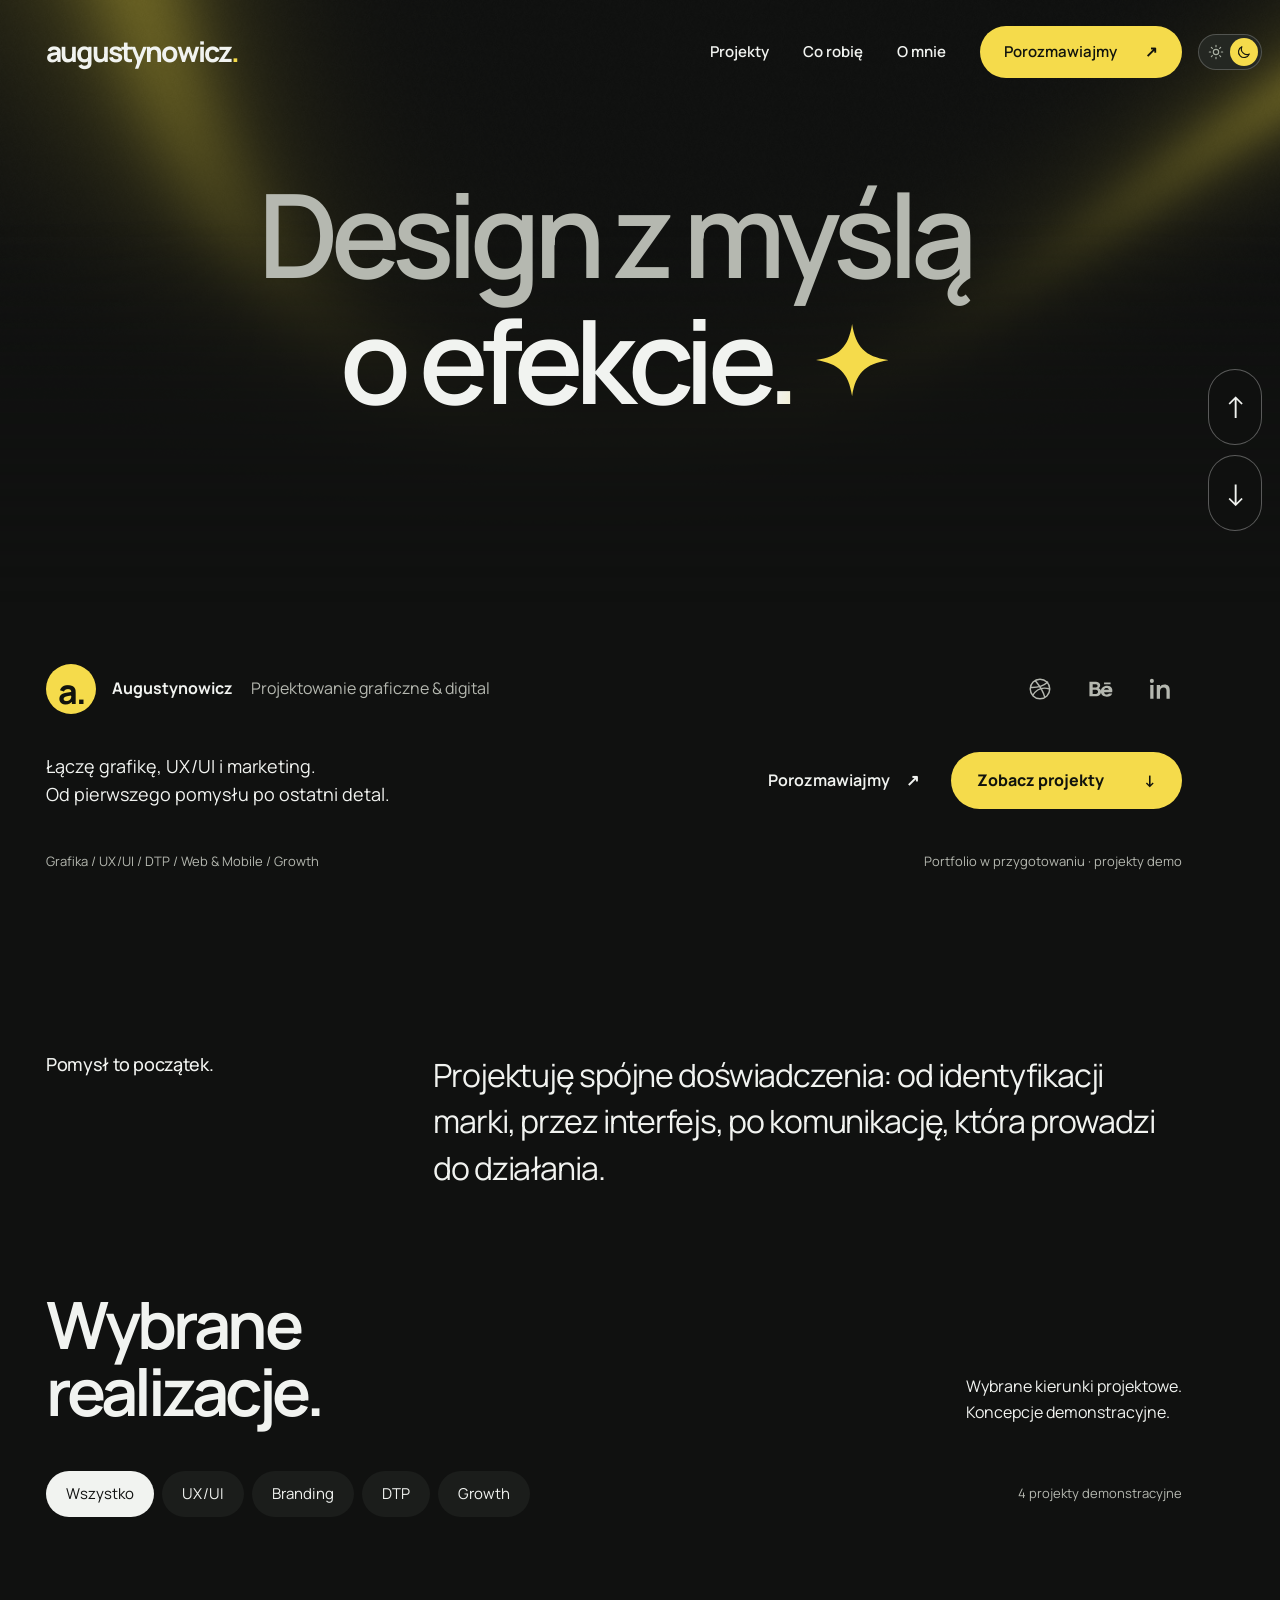
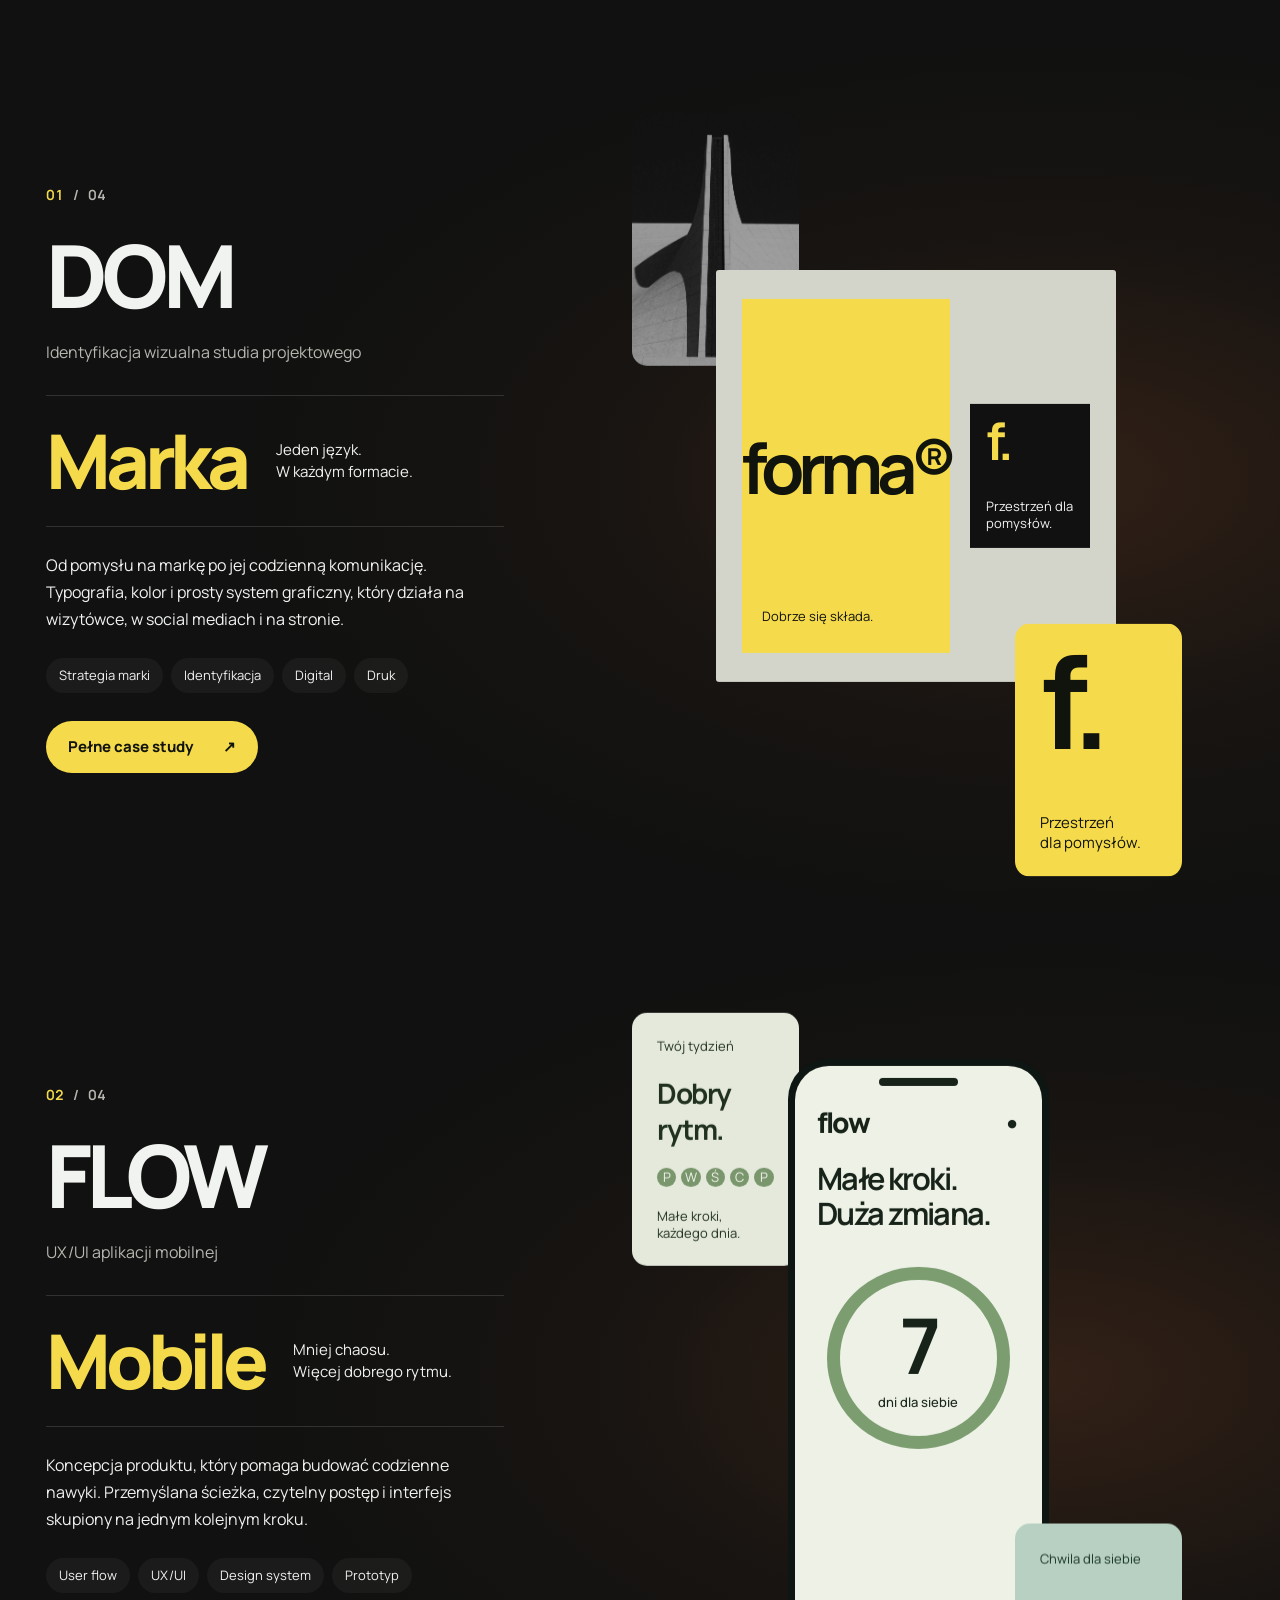
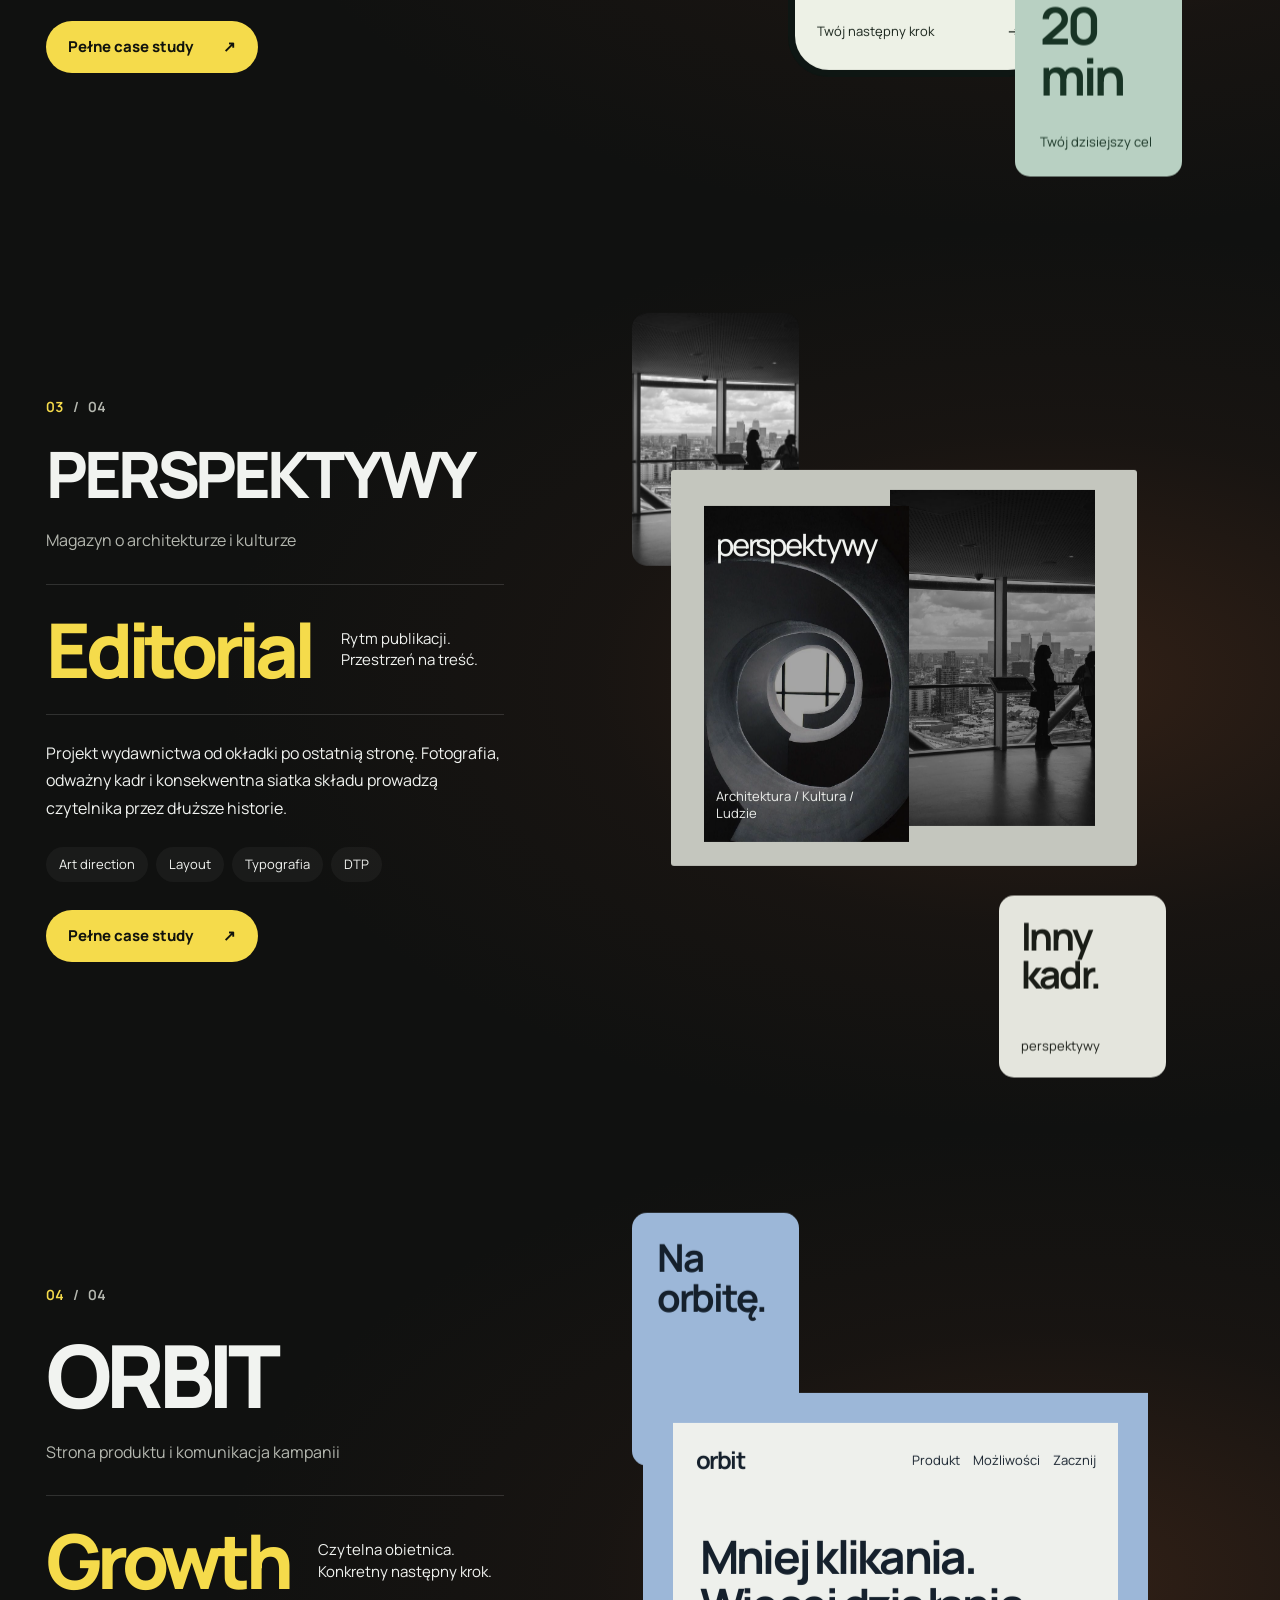
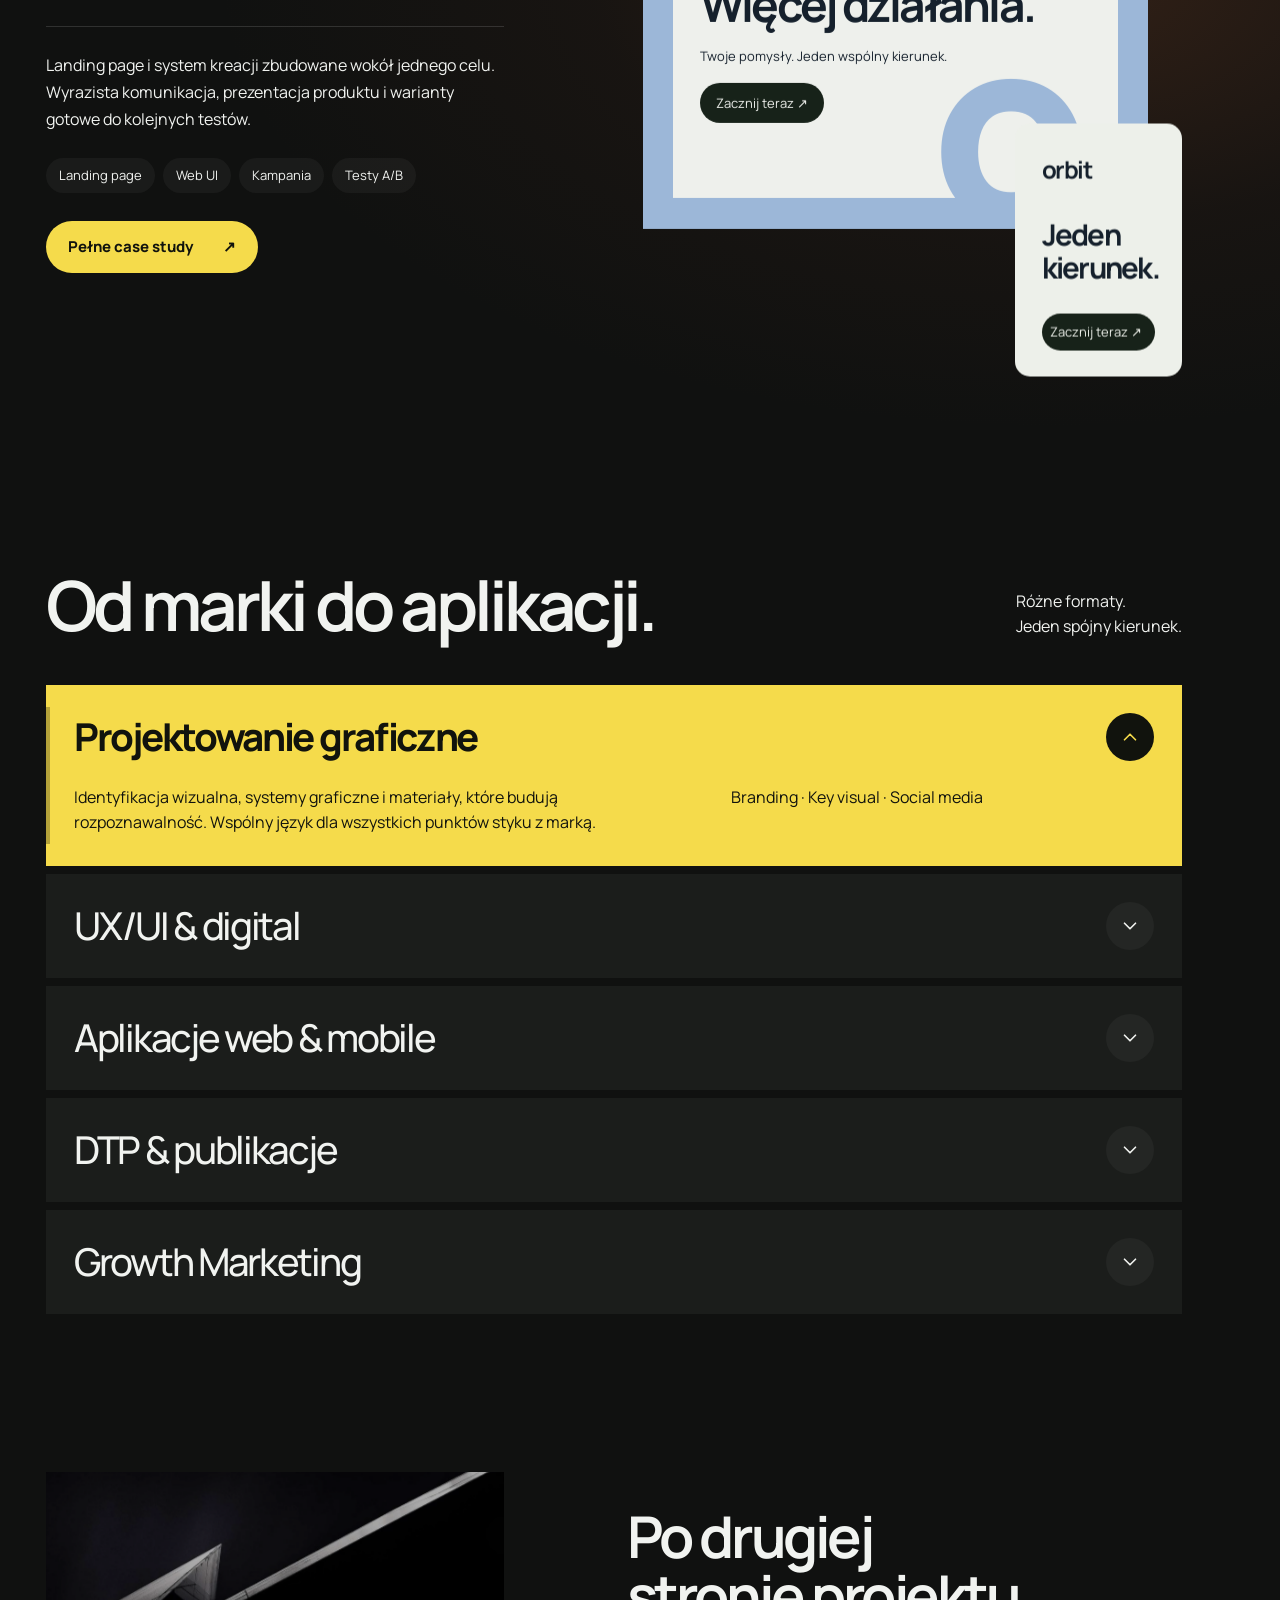
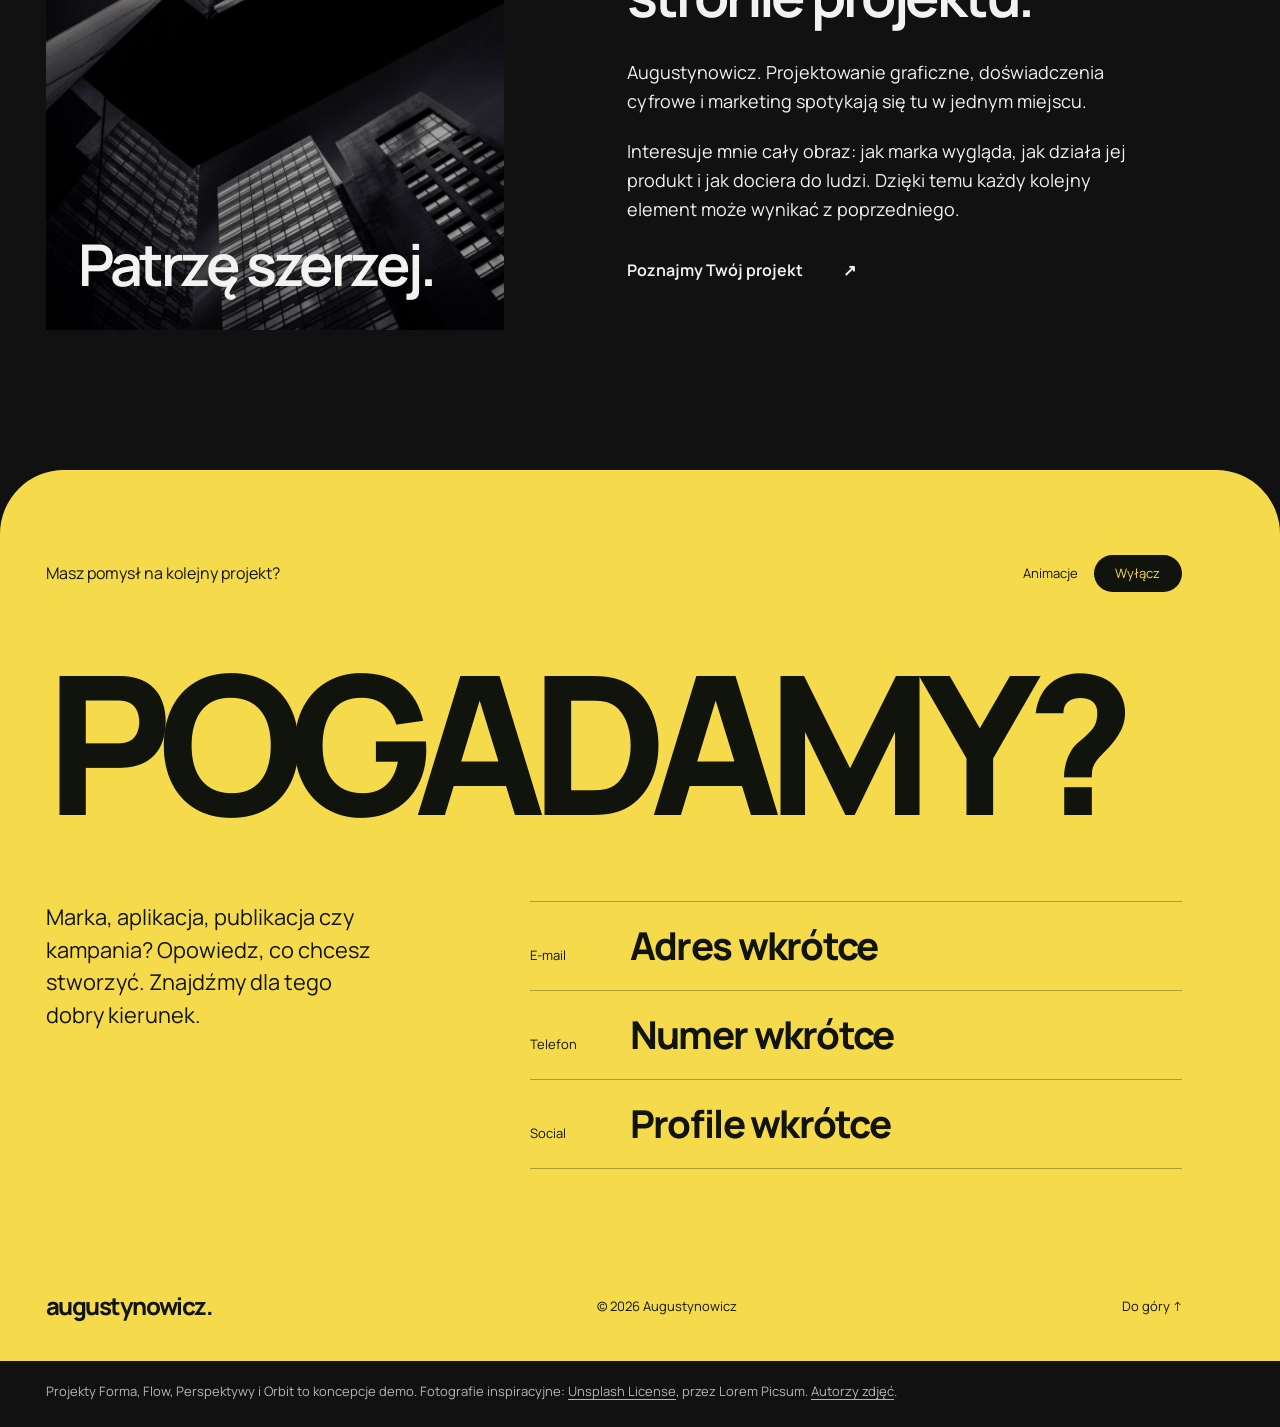
==== commit 65adfc25: "Dodane rozbudowane opcje portfiolo" ====
--- a/index.html
+++ b/index.html
@@ -19,7 +19,10 @@
     />
     <script src="js/theme.js"></script>
     <link rel="stylesheet" href="css/styles.css" />
+    <link rel="stylesheet" href="css/hero.css" />
+    <link rel="stylesheet" href="css/layout.css" />
     <script src="js/main.js" defer></script>
+    <script src="js/hero.js" defer></script>
   </head>
   <body id="top">
     <a class="skip-link" href="#main">Przejdź do treści</a>
@@ -106,30 +109,100 @@
     </nav>
     <main id="main">
       <section class="hero" aria-labelledby="hero-title">
-        <!-- Replace this photograph with your own. -->
-        <div class="hero-background" aria-hidden="true">
-          <img
-            src="assets/images/hero.jpg"
-            alt=""
-            width="1600"
-            height="1100"
-            fetchpriority="high"
-          />
-        </div>
-        <div class="hero-shade" aria-hidden="true"></div>
+        <div class="hero-ambient" aria-hidden="true">
+          <canvas id="hero-canvas"></canvas>
+        </div>
         <div class="hero-content section-frame">
-          <h1 id="hero-title">
-            <span class="line-mask"><span>Design z myślą</span></span
-            ><span class="line-mask"><span>o efekcie.</span></span>
+          <h1 id="hero-title" aria-label="Design z myślą o efekcie.">
+            <span class="hero-line" aria-hidden="true">Design z myślą</span>
+            <span class="hero-line hero-line-last" aria-hidden="true">
+              <span class="hero-ink">o efekcie.</span>
+              <svg class="hero-spark" viewBox="0 0 100 100" fill="currentColor">
+                <path
+                  d="M50 0C55 32 68 45 100 50C68 55 55 68 50 100C45 68 32 55 0 50C32 45 45 32 50 0Z"
+                />
+              </svg>
+            </span>
           </h1>
+          <div class="hero-meta">
+            <div class="hero-signature">
+              <span class="hero-monogram" aria-hidden="true">a.</span>
+              <p>
+                <strong>Augustynowicz</strong
+                ><span>Projektowanie graficzne & digital</span>
+              </p>
+            </div>
+            <ul class="hero-socials" aria-label="Profile twórcze">
+              <li>
+                <span
+                  class="social-icon"
+                  data-social="dribbble"
+                  role="img"
+                  aria-label="Dribbble"
+                  title="Dribbble"
+                  ><svg
+                    aria-hidden="true"
+                    viewBox="0 0 32 32"
+                    fill="none"
+                    stroke="currentColor"
+                    stroke-width="1.8"
+                  >
+                    <circle cx="16" cy="16" r="12" />
+                    <path
+                      d="M10 5.6c6 7 10 13 12 21M4 14c9 .4 17-2.3 22-7M7 24c4-7 11-11 21-8"
+                    /></svg
+                ></span>
+              </li>
+              <li>
+                <span
+                  class="social-icon"
+                  data-social="behance"
+                  role="img"
+                  aria-label="Behance"
+                  title="Behance"
+                  ><svg
+                    aria-hidden="true"
+                    viewBox="0 0 32 32"
+                    fill="currentColor"
+                  >
+                    <path
+                      d="M3 7h8c5 0 7 5 3.5 8 4.8 2.2 3.1 10-2.7 10H3V7Zm4 3v4h4c2.7 0 2.7-4 0-4H7Zm0 7v5h4c3.5 0 3.5-5 0-5H7Zm14-9h8v2h-8V8Zm4 4c5 0 7 4 6 8H21c.4 3 4.3 3.8 6 1.5h4c-2 6-14 5-14-2.5 0-4 3-7 8-7Zm-4 5h6c-.4-3-5.6-3-6 0Z"
+                    /></svg
+                ></span>
+              </li>
+              <li>
+                <span
+                  class="social-icon"
+                  data-social="linkedin"
+                  role="img"
+                  aria-label="LinkedIn"
+                  title="LinkedIn"
+                  ><svg
+                    aria-hidden="true"
+                    viewBox="0 0 32 32"
+                    fill="currentColor"
+                  >
+                    <circle cx="6" cy="6" r="2.5" />
+                    <path
+                      d="M4 11h4v17H4V11Zm8 0h4v2.3c1.4-1.9 3-2.8 5.6-2.8 4.3 0 6.4 2.6 6.4 7.1V28h-4V18.4c0-2.8-.9-4.4-3.4-4.4-2.7 0-4.6 1.9-4.6 5V28h-4V11Z"
+                    /></svg
+                ></span>
+              </li>
+            </ul>
+          </div>
           <div class="hero-bottom">
             <p>
-              Projektowanie graficzne, UX/UI i marketing.<br />Od pierwszego
-              pomysłu po ostatni detal.
+              Łączę grafikę, UX/UI i marketing.<br />Od pierwszego pomysłu po
+              ostatni detal.
             </p>
-            <a class="button" href="#projekty"
-              >Zobacz projekty <span aria-hidden="true">↓</span></a
-            >
+            <div class="hero-actions">
+              <a class="text-link" href="#kontakt"
+                >Porozmawiajmy <span aria-hidden="true">↗</span></a
+              >
+              <a class="button" href="#projekty"
+                >Zobacz projekty <span aria-hidden="true">↓</span></a
+              >
+            </div>
           </div>
           <div class="hero-caption">
             <p>Grafika / UX/UI / DTP / Web & Mobile / Growth</p>
@@ -137,44 +210,50 @@
           </div>
         </div>
       </section>
-      <section class="intro section-frame" aria-labelledby="intro-title">
-        <h2 id="intro-title" class="intro-title">Pomysł to początek.</h2>
-        <p class="intro-statement">
-          Projektuję spójne doświadczenia: od identyfikacji marki, przez
-          interfejs, po komunikację, która prowadzi do działania.
-        </p>
-      </section>
       <section class="work" id="projekty" aria-labelledby="work-title">
-        <div class="work-header section-frame">
-          <div class="section-heading">
-            <h2 id="work-title">Wybrane<br />realizacje.</h2>
-            <p>Wybrane kierunki projektowe.<br />Koncepcje demonstracyjne.</p>
+        <div class="work-intro" id="pomysl">
+          <div class="intro-inner section-frame">
+            <p id="intro-title" class="intro-title">Pomysł to początek.</p>
+            <p class="intro-statement">
+              Projektuję spójne doświadczenia: od identyfikacji marki, przez
+              interfejs, po komunikację, która prowadzi do działania.
+            </p>
           </div>
-          <div class="work-toolbar">
-            <div class="filters" role="group" aria-label="Filtruj projekty">
-              <button
-                class="filter is-active"
-                data-filter="all"
-                aria-pressed="true"
-              >
-                Wszystko</button
-              ><button class="filter" data-filter="ux" aria-pressed="false">
-                UX/UI</button
-              ><button
-                class="filter"
-                data-filter="branding"
-                aria-pressed="false"
-              >
-                Branding</button
-              ><button class="filter" data-filter="dtp" aria-pressed="false">
-                DTP</button
-              ><button class="filter" data-filter="growth" aria-pressed="false">
-                Growth
-              </button>
-            </div>
-            <p class="gallery-status" id="filter-status" aria-live="polite">
-              4 projekty demonstracyjne
-            </p>
+          <div class="work-header section-frame">
+            <div class="section-heading">
+              <h2 id="work-title">Wybrane<br />realizacje.</h2>
+              <p>Wybrane kierunki projektowe.<br />Koncepcje demonstracyjne.</p>
+            </div>
+            <div class="work-toolbar">
+              <div class="filters" role="group" aria-label="Filtruj projekty">
+                <button
+                  class="filter is-active"
+                  data-filter="all"
+                  aria-pressed="true"
+                >
+                  Wszystko</button
+                ><button class="filter" data-filter="ux" aria-pressed="false">
+                  UX/UI</button
+                ><button
+                  class="filter"
+                  data-filter="branding"
+                  aria-pressed="false"
+                >
+                  Branding</button
+                ><button class="filter" data-filter="dtp" aria-pressed="false">
+                  DTP</button
+                ><button
+                  class="filter"
+                  data-filter="growth"
+                  aria-pressed="false"
+                >
+                  Growth
+                </button>
+              </div>
+              <p class="gallery-status" id="filter-status" aria-live="polite">
+                4 projekty demonstracyjne
+              </p>
+            </div>
           </div>
         </div>
         <div class="case-list">
@@ -192,7 +271,7 @@
                   <span aria-hidden="true">/</span>
                   <span data-project-total>04</span> <!-- taste-skill-ignore: user-requested project counter -->
                 </p>
-                <h3 id="title-forma">Forma</h3>
+                <h3 id="title-forma" tabindex="-1">Dom</h3>
                 <p class="case-subtitle">
                   Identyfikacja wizualna studia projektowego
                 </p>
@@ -211,6 +290,12 @@
                   <li>Digital</li>
                   <li>Druk</li>
                 </ul>
+                <a
+                  class="button case-study-link"
+                  href="projekty/dom.html"
+                  aria-label="Pełne case study: Dom"
+                  >Pełne case study <span aria-hidden="true">↗</span></a
+                >
               </div>
               <div class="case-media" aria-label="Materiały projektu Forma">
                 <div class="case-fragment fragment-top" data-parallax="0.55">
@@ -260,7 +345,7 @@
                   <span aria-hidden="true">/</span>
                   <span data-project-total>04</span> <!-- taste-skill-ignore: user-requested project counter -->
                 </p>
-                <h3 id="title-flow">Flow</h3>
+                <h3 id="title-flow" tabindex="-1">Flow</h3>
                 <p class="case-subtitle">UX/UI aplikacji mobilnej</p>
                 <div class="case-feature">
                   <strong>Mobile</strong>
@@ -277,6 +362,12 @@
                   <li>Design system</li>
                   <li>Prototyp</li>
                 </ul>
+                <a
+                  class="button case-study-link"
+                  href="projekty/flow.html"
+                  aria-label="Pełne case study: Flow"
+                  >Pełne case study <span aria-hidden="true">↗</span></a
+                >
               </div>
               <div class="case-media" aria-label="Materiały projektu Flow">
                 <div class="case-fragment fragment-top" data-parallax="0.55">
@@ -329,7 +420,7 @@
                   <span aria-hidden="true">/</span>
                   <span data-project-total>04</span> <!-- taste-skill-ignore: user-requested project counter -->
                 </p>
-                <h3 id="title-perspektywy">Perspektywy</h3>
+                <h3 id="title-perspektywy" tabindex="-1">Perspektywy</h3>
                 <p class="case-subtitle">Magazyn o architekturze i kulturze</p>
                 <div class="case-feature">
                   <strong>Editorial</strong>
@@ -346,6 +437,12 @@
                   <li>Typografia</li>
                   <li>DTP</li>
                 </ul>
+                <a
+                  class="button case-study-link"
+                  href="projekty/perspektywy.html"
+                  aria-label="Pełne case study: Perspektywy"
+                  >Pełne case study <span aria-hidden="true">↗</span></a
+                >
               </div>
               <div
                 class="case-media"
@@ -407,7 +504,7 @@
                   <span aria-hidden="true">/</span>
                   <span data-project-total>04</span> <!-- taste-skill-ignore: user-requested project counter -->
                 </p>
-                <h3 id="title-orbit">Orbit</h3>
+                <h3 id="title-orbit" tabindex="-1">Orbit</h3>
                 <p class="case-subtitle">
                   Strona produktu i komunikacja kampanii
                 </p>
@@ -426,6 +523,12 @@
                   <li>Kampania</li>
                   <li>Testy A/B</li>
                 </ul>
+                <a
+                  class="button case-study-link"
+                  href="projekty/orbit.html"
+                  aria-label="Pełne case study: Orbit"
+                  >Pełne case study <span aria-hidden="true">↗</span></a
+                >
               </div>
               <div class="case-media" aria-label="Materiały projektu Orbit">
                 <div class="case-fragment fragment-top" data-parallax="0.55">
@@ -478,7 +581,17 @@
               <h3 data-title="Projektowanie graficzne">
                 <span>Projektowanie graficzne</span>
               </h3>
-              <span aria-hidden="true">+</span>
+              <span aria-hidden="true"
+                ><svg
+                  viewBox="0 0 24 24"
+                  fill="none"
+                  stroke="currentColor"
+                  stroke-width="1.8"
+                  stroke-linecap="round"
+                  stroke-linejoin="round"
+                >
+                  <path d="m6 9 6 6 6-6" /></svg
+              ></span>
             </summary>
             <div class="service-body">
               <div class="service-detail">
@@ -494,7 +607,17 @@
           <details name="specializations">
             <summary>
               <h3 data-title="UX/UI & digital"><span>UX/UI & digital</span></h3>
-              <span aria-hidden="true">+</span>
+              <span aria-hidden="true"
+                ><svg
+                  viewBox="0 0 24 24"
+                  fill="none"
+                  stroke="currentColor"
+                  stroke-width="1.8"
+                  stroke-linecap="round"
+                  stroke-linejoin="round"
+                >
+                  <path d="m6 9 6 6 6-6" /></svg
+              ></span>
             </summary>
             <div class="service-body">
               <div class="service-detail">
@@ -512,7 +635,17 @@
               <h3 data-title="Aplikacje web & mobile">
                 <span>Aplikacje web & mobile</span>
               </h3>
-              <span aria-hidden="true">+</span>
+              <span aria-hidden="true"
+                ><svg
+                  viewBox="0 0 24 24"
+                  fill="none"
+                  stroke="currentColor"
+                  stroke-width="1.8"
+                  stroke-linecap="round"
+                  stroke-linejoin="round"
+                >
+                  <path d="m6 9 6 6 6-6" /></svg
+              ></span>
             </summary>
             <div class="service-body">
               <div class="service-detail">
@@ -530,7 +663,17 @@
               <h3 data-title="DTP & publikacje">
                 <span>DTP & publikacje</span>
               </h3>
-              <span aria-hidden="true">+</span>
+              <span aria-hidden="true"
+                ><svg
+                  viewBox="0 0 24 24"
+                  fill="none"
+                  stroke="currentColor"
+                  stroke-width="1.8"
+                  stroke-linecap="round"
+                  stroke-linejoin="round"
+                >
+                  <path d="m6 9 6 6 6-6" /></svg
+              ></span>
             </summary>
             <div class="service-body">
               <div class="service-detail">
@@ -548,7 +691,17 @@
               <h3 data-title="Growth Marketing">
                 <span>Growth Marketing</span>
               </h3>
-              <span aria-hidden="true">+</span>
+              <span aria-hidden="true"
+                ><svg
+                  viewBox="0 0 24 24"
+                  fill="none"
+                  stroke="currentColor"
+                  stroke-width="1.8"
+                  stroke-linecap="round"
+                  stroke-linejoin="round"
+                >
+                  <path d="m6 9 6 6 6-6" /></svg
+              ></span>
             </summary>
             <div class="service-body">
               <div class="service-detail">
@@ -594,47 +747,45 @@
         </div>
       </section>
     </main>
-    <footer
-      class="contact-footer section-frame"
-      id="kontakt"
-      aria-labelledby="contact-title"
-    >
-      <div class="footer-top">
-        <p>Masz pomysł na kolejny projekt?</p>
-        <button
-          class="motion-toggle"
-          type="button"
-          aria-pressed="false"
-          aria-label="Włącz pełne animacje"
-        >
-          Animacje <span>Włącz</span>
-        </button>
-      </div>
-      <h2 id="contact-title" class="footer-title">Pogadamy?</h2>
-      <div class="footer-contact">
-        <p class="footer-intro">
-          Marka, aplikacja, publikacja czy kampania? Opowiedz, co chcesz
-          stworzyć. Znajdźmy dla tego dobry kierunek.
-        </p>
-        <dl class="contact-rows" id="contact-details">
-          <div>
-            <dt>E-mail</dt>
-            <dd data-contact="email">Adres wkrótce</dd>
-          </div>
-          <div>
-            <dt>Telefon</dt>
-            <dd data-contact="phone">Numer wkrótce</dd>
-          </div>
-          <div>
-            <dt>Social</dt>
-            <dd data-contact="social">Profile wkrótce</dd>
-          </div>
-        </dl>
-      </div>
-      <div class="footer-bottom">
-        <a class="wordmark" href="#top">augustynowicz.</a>
-        <p>© <span id="year">2026</span> Augustynowicz</p>
-        <a href="#top">Do góry ↑</a>
+    <footer class="contact-footer" id="kontakt" aria-labelledby="contact-title">
+      <div class="footer-inner section-frame">
+        <div class="footer-top">
+          <p>Masz pomysł na kolejny projekt?</p>
+          <button
+            class="motion-toggle"
+            type="button"
+            aria-pressed="false"
+            aria-label="Włącz pełne animacje"
+          >
+            Animacje <span>Włącz</span>
+          </button>
+        </div>
+        <h2 id="contact-title" class="footer-title">Pogadamy?</h2>
+        <div class="footer-contact">
+          <p class="footer-intro">
+            Marka, aplikacja, publikacja czy kampania? Opowiedz, co chcesz
+            stworzyć. Znajdźmy dla tego dobry kierunek.
+          </p>
+          <dl class="contact-rows" id="contact-details">
+            <div>
+              <dt>E-mail</dt>
+              <dd data-contact="email">Adres wkrótce</dd>
+            </div>
+            <div>
+              <dt>Telefon</dt>
+              <dd data-contact="phone">Numer wkrótce</dd>
+            </div>
+            <div>
+              <dt>Social</dt>
+              <dd data-contact="social">Profile wkrótce</dd>
+            </div>
+          </dl>
+        </div>
+        <div class="footer-bottom">
+          <a class="wordmark" href="#top">augustynowicz.</a>
+          <p>© <span id="year">2026</span> Augustynowicz</p>
+          <a href="#top">Do góry ↑</a>
+        </div>
       </div>
     </footer>
     <div class="credits section-frame">
--- a/css/styles.css
+++ b/css/styles.css
@@ -179,8 +179,10 @@
   pointer-events: none;
   opacity: 0;
   mix-blend-mode: screen;
-  background: radial-gradient( /* taste-skill-ignore: gradients requested by user */
-    circle,
+  background: radial-gradient( /* taste-skill-ignore: existing user-requested gradient */
+    /* taste-skill-ignore: existing user-requested gradient */
+    /* taste-skill-ignore: gradients and text effect requested by user */
+    /* taste-skill-ignore: gradients requested by user */ circle,
     rgba(245, 219, 125, 0.22),
     rgba(221, 150, 77, 0.065) 38%,
     transparent 70%
@@ -368,95 +370,6 @@
 .menu-toggle {
   display: none;
 }
-
-/* 3. Full-screen opening: replace assets/images/hero.jpg */
-.hero {
-  color: #f1f3f0;
-  position: relative;
-  min-height: 760px;
-  height: 100svh;
-  isolation: isolate;
-  overflow: hidden;
-  background: var(--bg);
-}
-.hero-background,
-.hero-shade {
-  position: absolute;
-  inset: 0;
-  z-index: -2;
-  overflow: hidden;
-}
-.hero-background img {
-  width: 100%;
-  height: 100%;
-  object-position: center 42%;
-  filter: brightness(0.64);
-  transform: scale(1.04);
-  will-change: transform;
-}
-.hero-shade {
-  z-index: -1;
-  /* taste-skill-ignore: neutral scrim over the user-requested hero photograph. */
-  background: linear-gradient( /* taste-skill-ignore: gradients requested by user */
-    /* taste-skill-ignore: neutral photo scrim */ 180deg,
-    rgba(0, 0, 0, 0.18) 0%,
-    rgba(0, 0, 0, 0.04) 30%,
-    rgba(0, 0, 0, 0.58) 65%,
-    rgba(0, 0, 0, 0.84) 100%
-  );
-}
-.hero-content {
-  position: absolute;
-  left: 0;
-  right: 0;
-  bottom: 38px;
-}
-.hero h1 {
-  font-size: clamp(64px, 8.5vw, 140px);
-  line-height: 0.98;
-  letter-spacing: -0.065em;
-  font-weight: 750;
-  max-width: 1100px;
-}
-.line-mask {
-  display: block;
-  overflow: hidden;
-  padding-bottom: 0.12em;
-  margin-bottom: -0.12em;
-}
-.line-mask > span {
-  display: block;
-}
-.hero-bottom {
-  display: flex;
-  justify-content: space-between;
-  align-items: end;
-  gap: 36px;
-  margin-top: 30px;
-}
-.hero-bottom > p {
-  max-width: 580px;
-  font-size: 18px;
-  line-height: 1.55;
-}
-.hero-bottom .button {
-  margin-bottom: 3px;
-}
-.hero-caption {
-  display: flex;
-  justify-content: space-between;
-  gap: 30px;
-  margin-top: 48px;
-  font-size: 13px;
-  color: #d4d7cf;
-}
-/* 4. Introduction and project filters */
-.intro {
-  display: grid;
-  grid-template-columns: 1fr 2fr;
-  gap: 9vw;
-  padding-block: 140px;
-}
 .intro-title {
   font-size: 18px;
   font-weight: 500;
@@ -541,8 +454,11 @@
   z-index: -1;
   pointer-events: none;
   /* The same soft, warm light fades to the page background at every edge. */
-  background: radial-gradient( /* taste-skill-ignore: gradients requested by user */
-    ellipse 65% 50% at 82% 50%,
+  background: radial-gradient( /* taste-skill-ignore: existing user-requested gradient */
+    /* taste-skill-ignore: existing user-requested gradient */
+    /* taste-skill-ignore: gradients and text effect requested by user */
+    /* taste-skill-ignore: gradients requested by user */ ellipse 65% 50% at 82%
+      50%,
     rgba(139, 73, 39, 0.28),
     rgba(92, 48, 30, 0.1) 55%,
     transparent 100%
@@ -617,6 +533,13 @@
   padding: 7px 13px;
   border-radius: 30px;
   white-space: nowrap;
+}
+.case-study-link {
+  margin-top: 18px;
+  min-height: 52px;
+  padding: 14px 22px;
+  font-size: 15px;
+  gap: 30px;
 }
 .case-media {
   position: relative;
@@ -1093,8 +1016,10 @@
   z-index: -1;
   opacity: 0;
   pointer-events: none;
-  background: linear-gradient( /* taste-skill-ignore: gradients requested by user */
-    105deg,
+  background: linear-gradient( /* taste-skill-ignore: existing user-requested gradient */
+    /* taste-skill-ignore: existing user-requested gradient */
+    /* taste-skill-ignore: gradients and text effect requested by user */
+    /* taste-skill-ignore: gradients requested by user */ 105deg,
     rgba(245, 219, 75, 0.11),
     rgba(139, 73, 39, 0.1) 55%,
     transparent
@@ -1172,8 +1097,12 @@
     background-color 320ms,
     color 320ms;
 }
+.service-list summary > span svg {
+  width: 22px;
+  height: 22px;
+}
 .service-list details[open]:not(.is-closing) summary > span {
-  transform: rotate(45deg);
+  transform: rotate(180deg);
   color: var(--accent);
 }
 .service-body {
@@ -1206,10 +1135,10 @@
   .service-list details:hover summary > span {
     background: var(--dark-ink);
     color: var(--accent);
-    transform: rotate(90deg);
+    transform: translateY(3px);
   }
   .service-list details[open]:not(.is-closing):hover summary > span {
-    transform: rotate(45deg);
+    transform: rotate(180deg);
   }
 }
 .service-list details[open]:not(.is-closing) {
@@ -1412,9 +1341,6 @@
   .case-copy {
     padding-right: 6vw;
   }
-  .hero h1 {
-    max-width: 1400px;
-  }
   .case-media {
     max-width: 1100px;
     width: 100%;
@@ -1426,19 +1352,6 @@
   }
   .navigation {
     gap: 22px;
-  }
-  .hero {
-    min-height: 720px;
-  }
-  .hero h1 {
-    font-size: 9.4vw;
-  }
-  .hero-bottom > p {
-    font-size: 16px;
-  }
-  .intro {
-    gap: 40px;
-    padding-block: 100px;
   }
   .case-inner {
     grid-template-columns: 44% 56%;
@@ -1562,9 +1475,6 @@
   }
   .case-media {
     height: 660px;
-  }
-  .hero {
-    height: 760px;
   }
 }
 
@@ -1705,10 +1615,6 @@
   }
   .footer-bottom .wordmark {
     width: 100%;
-  }
-  .hero-caption {
-    margin-top: 35px;
-    font-size: 13px;
   }
 }
 @media (max-width: 700px) {
@@ -1775,47 +1681,6 @@
     font-size: 16px;
     margin-top: 8px;
     justify-content: space-between;
-  }
-  .hero {
-    height: 100svh;
-    min-height: 700px;
-  }
-  .hero-content {
-    bottom: 26px;
-  }
-  .hero h1 {
-    font-size: clamp(44px, 11.5vw, 75px);
-    line-height: 1.02;
-  }
-  .hero-background img {
-    object-position: 56% center;
-  }
-  .hero-bottom {
-    display: block;
-    margin-top: 25px;
-  }
-  .hero-bottom > p {
-    font-size: 16px;
-    max-width: 350px;
-  }
-  .hero-bottom .button {
-    margin-top: 24px;
-    min-height: 52px;
-    padding: 14px 24px;
-  }
-  .hero-caption {
-    display: block;
-    margin-top: 30px;
-    font-size: 13px;
-  }
-  .hero-caption > span {
-    display: block;
-    margin-top: 7px;
-    font-size: 13px;
-  }
-  .intro {
-    display: block;
-    padding-block: 85px;
   }
   .intro-title {
     font-size: 16px;
--- a/css/hero.css
+++ b/css/hero.css
@@ -0,0 +1,345 @@
+/* The opening scene: typography, profile links and an original flowing material. */
+.header {
+  color: var(--ink);
+}
+.hero {
+  position: relative;
+  isolation: isolate;
+  overflow: hidden;
+  display: flex;
+  min-height: 800px;
+  height: 100svh;
+  color: var(--ink);
+  background: var(--bg);
+}
+.hero-ambient {
+  position: absolute;
+  inset: 0;
+  z-index: -1;
+  overflow: hidden;
+  pointer-events: none;
+  mask-image: linear-gradient( /* taste-skill-ignore: gradient effects explicitly requested by user */
+    to bottom,
+    #000 0%,
+    #000 24%,
+    #0008 43%,
+    transparent 67%
+  );
+}
+.hero-ambient::before {
+  content: "";
+  position: absolute;
+  inset: -20%;
+  background: url("../assets/hero-ribbon.svg") center / cover;
+  opacity: 0.6;
+  animation: ambient-fallback 40s ease-in-out infinite alternate;
+  animation-play-state: paused;
+}
+.hero.is-ambient-running .hero-ambient::before {
+  animation-play-state: running;
+}
+.hero.has-webgl .hero-ambient::before {
+  display: none;
+}
+.hero-ambient canvas {
+  display: block;
+  width: 100%;
+  height: 100%;
+}
+html[data-theme="light"] .hero-ambient::before {
+  opacity: 0.2;
+}
+.hero-content {
+  width: 100%;
+  display: flex;
+  flex-direction: column;
+  padding-top: clamp(150px, 19svh, 220px);
+  padding-bottom: 28px;
+}
+.hero h1 {
+  width: 100%;
+  margin-inline: auto;
+  max-width: 1500px;
+  text-align: center;
+  font-size: clamp(72px, 9.1vw, 170px);
+  font-weight: 600;
+  letter-spacing: -0.065em;
+  line-height: 1.08;
+  text-wrap: nowrap;
+}
+.hero-line {
+  display: block;
+}
+.hero-line:first-child {
+  color: var(--muted);
+}
+.hero-line-last {
+  display: flex;
+  justify-content: center;
+  align-items: center;
+  gap: 0.2em;
+}
+.hero-ink {
+  color: var(--ink);
+}
+@supports (background-clip: text) { /* taste-skill-ignore: requested headline effect */
+  /* taste-skill-ignore: requested headline effect */
+  .hero-ink {
+    background: linear-gradient( /* taste-skill-ignore: gradient effects explicitly requested by user */
+      /* taste-skill-ignore: gradients and text effect requested by user */
+        /* taste-skill-ignore: user requested a moving text effect */ 110deg,
+      var(--ink) 20%,
+      var(--ink) 40%,
+      var(--accent-ink) 50%,
+      var(--ink) 60%,
+      var(--ink) 80%
+    );
+    background-size: 250% 100%;
+    background-clip: text; /* taste-skill-ignore: requested headline effect */
+    -webkit-background-clip: text; /* taste-skill-ignore: requested headline effect */
+    color: transparent;
+    animation: hero-ink 9s ease-in-out infinite;
+  }
+}
+.hero-spark {
+  width: 0.62em;
+  height: 0.62em;
+  flex: 0 0 0.62em;
+  color: var(--accent);
+  animation: hero-spark 12s var(--ease) infinite;
+}
+.hero:not(.is-ambient-running) .hero-ink,
+.hero:not(.is-ambient-running) .hero-spark {
+  animation-play-state: paused;
+}
+.hero-meta {
+  display: flex;
+  align-items: center;
+  justify-content: space-between;
+  gap: 28px;
+  margin-top: auto;
+  padding-top: 56px;
+}
+.hero-signature {
+  display: flex;
+  align-items: center;
+  gap: 16px;
+}
+.hero-monogram {
+  display: grid;
+  place-items: center;
+  width: 50px;
+  height: 50px;
+  flex: 0 0 50px;
+  padding-bottom: 5px;
+  border-radius: 50%;
+  color: var(--dark-ink);
+  background: var(--accent);
+  font-size: 34px;
+  font-weight: 750;
+  letter-spacing: -0.08em;
+}
+.hero-signature p {
+  display: flex;
+  align-items: baseline;
+  gap: 18px;
+  font-size: 16px;
+}
+.hero-signature strong {
+  font-weight: 700;
+}
+.hero-signature p > span {
+  color: var(--muted);
+}
+.hero-socials {
+  display: flex;
+  align-items: center;
+  gap: 16px;
+  padding: 0;
+  margin: 0;
+  list-style: none;
+}
+.social-icon {
+  width: 44px;
+  height: 44px;
+  display: grid;
+  place-items: center;
+  color: var(--muted);
+}
+.social-icon svg {
+  width: 26px;
+  height: 26px;
+  transition:
+    transform 250ms var(--ease),
+    color 250ms;
+}
+a.social-icon:hover {
+  color: var(--accent-ink);
+}
+a.social-icon:hover svg {
+  transform: translateY(-3px);
+}
+.hero-bottom {
+  display: flex;
+  align-items: center;
+  justify-content: space-between;
+  gap: 32px;
+  margin-top: 38px;
+}
+.hero-bottom > p {
+  font-size: 18px;
+  line-height: 1.6;
+  max-width: 470px;
+}
+.hero-actions {
+  display: flex;
+  align-items: center;
+  gap: 32px;
+  flex-shrink: 0;
+}
+.hero-actions .text-link {
+  gap: 16px;
+}
+.hero-caption {
+  display: flex;
+  justify-content: space-between;
+  gap: 24px;
+  margin-top: 42px;
+  color: var(--muted);
+  font-size: 13px;
+}
+@keyframes hero-ink {
+  0%,
+  15% {
+    background-position: 100% 50%;
+  }
+  70%,
+  100% {
+    background-position: 0% 50%;
+  }
+}
+@keyframes hero-spark {
+  0%,
+  20% {
+    transform: rotate(0);
+  }
+  65%,
+  100% {
+    transform: rotate(90deg);
+  }
+}
+@keyframes ambient-fallback {
+  from {
+    transform: translate3d(-1%, -1%, 0) rotate(-2deg) scale(1);
+  }
+  to {
+    transform: translate3d(1%, 1%, 0) rotate(2deg) scale(1.04);
+  }
+}
+@media (max-width: 1050px) {
+  .hero {
+    min-height: 780px;
+  }
+  .hero h1 {
+    font-size: 9.2vw;
+  }
+  .hero-signature p {
+    display: grid;
+    gap: 0;
+  }
+  .hero-bottom {
+    align-items: flex-start;
+  }
+  .hero-bottom > p {
+    font-size: 16px;
+  }
+  .hero-actions {
+    gap: 16px;
+  }
+  .hero-actions .text-link {
+    display: none;
+  }
+  .hero-caption {
+    font-size: 13px;
+  }
+}
+@media (max-width: 700px) {
+  .hero {
+    min-height: 720px;
+  }
+  .hero-content {
+    padding-top: clamp(155px, 24svh, 205px);
+    padding-bottom: 24px;
+  }
+  .hero h1 {
+    font-size: clamp(38px, 11.2vw, 74px);
+    letter-spacing: -0.065em;
+  }
+  .hero-meta {
+    padding-top: 44px;
+    flex-wrap: wrap;
+    gap: 18px;
+  }
+  .hero-monogram {
+    width: 40px;
+    height: 40px;
+    flex-basis: 40px;
+    font-size: 28px;
+  }
+  .hero-signature {
+    gap: 12px;
+  }
+  .hero-signature p {
+    font-size: 14px;
+    line-height: 1.5;
+  }
+  .hero-socials {
+    gap: 10px;
+    margin-left: -8px;
+  }
+  .hero-bottom {
+    display: block;
+    margin-top: 22px;
+  }
+  .hero-bottom > p {
+    font-size: 16px;
+  }
+  .hero-actions {
+    margin-top: 22px;
+  }
+  .hero-actions .button {
+    min-height: 52px;
+    padding: 14px 22px;
+    gap: 36px;
+    font-size: 14px;
+  }
+  .hero-caption {
+    display: block;
+    margin-top: 28px;
+    font-size: 13px;
+  }
+  .hero-caption > span {
+    display: block;
+    margin-top: 5px;
+  }
+}
+@media (max-width: 380px) {
+  .hero h1 {
+    font-size: 10.5vw;
+  }
+  .hero-content {
+    padding-top: 160px;
+  }
+  .hero-signature p {
+    font-size: 13px;
+  }
+}
+@media (forced-colors: active) {
+  .hero-ambient {
+    display: none;
+  }
+  .hero-ink {
+    color: CanvasText;
+    background: none;
+  }
+}
--- a/css/layout.css
+++ b/css/layout.css
@@ -0,0 +1,307 @@
+/* One content frame and one column system across the entire page.
+   Backgrounds stay full bleed; the right lane belongs to the fixed controls. */
+:root {
+  --content-max: 1440px;
+  --grid-gap: clamp(16px, 2vw, 28px);
+  --grid-columns: repeat(12, minmax(0, 1fr));
+  --frame-width: min(
+    var(--content-max),
+    calc(100% - var(--gutter) * 2 - var(--navigation-space))
+  );
+  --frame-left: max(
+    var(--gutter),
+    calc((100% - var(--navigation-space) - var(--content-max)) / 2)
+  );
+}
+.section-frame {
+  width: var(--frame-width);
+  margin-left: var(--frame-left);
+  margin-right: 0;
+  padding-inline: 0;
+}
+.header {
+  left: var(--frame-left);
+  right: auto;
+  width: var(--frame-width);
+  padding-inline: 0;
+}
+.hero-meta,
+.hero-bottom,
+.hero-caption,
+.section-heading,
+.work-toolbar,
+.intro-inner,
+.case-inner,
+.about,
+.footer-contact {
+  display: grid;
+  grid-template-columns: var(--grid-columns);
+  column-gap: var(--grid-gap);
+}
+.hero-signature {
+  grid-column: 1 / span 7;
+}
+.hero-socials {
+  grid-column: 10 / -1;
+  justify-self: end;
+}
+.hero-bottom > p {
+  grid-column: 1 / span 6;
+}
+.hero-actions {
+  grid-column: 7 / -1;
+  justify-self: end;
+}
+.hero-caption > p {
+  grid-column: 1 / span 6;
+}
+.hero-caption > span {
+  grid-column: 7 / -1;
+  text-align: right;
+}
+.section-heading > h2 {
+  grid-column: 1 / span 8;
+}
+.section-heading > p {
+  grid-column: 10 / -1;
+  justify-self: end;
+}
+.filters {
+  grid-column: 1 / span 8;
+}
+.gallery-status {
+  grid-column: 9 / -1;
+  justify-self: end;
+}
+.case-copy {
+  grid-column: 1 / span 5;
+  padding-right: 0;
+  min-width: 0;
+}
+.case-media {
+  grid-column: 7 / -1;
+  min-width: 0;
+}
+.fragment-bottom {
+  right: 0;
+}
+.about-art {
+  grid-column: 1 / span 5;
+}
+.about-copy {
+  grid-column: 7 / -1;
+  min-width: 0;
+}
+.footer-intro {
+  grid-column: 1 / span 4;
+}
+.contact-rows {
+  grid-column: 6 / -1;
+}
+.footer-inner {
+  container-type: inline-size;
+}
+.footer-title {
+  font-size: clamp(38px, 17cqi, 225px);
+}
+.browser-content {
+  width: 94%;
+}
+
+/* Intro, title and filters share one scroll-driven, flat surface. */
+.work-intro {
+  --reveal-duration: 1000ms;
+  background: var(--bg);
+  color: var(--ink);
+}
+.work-intro.is-revealed {
+  --bg: #fff;
+  --ink: #171a17;
+  --muted: #5d6259;
+  --surface: #f0f0f0;
+  --hover-surface: #e3e3e3;
+  --accent-ink: #171a17;
+}
+.work-intro.is-palette-ready {
+  transition:
+    background-color var(--reveal-duration) ease-in-out,
+    color var(--reveal-duration) ease-in-out;
+}
+.work-intro .filter {
+  color: var(--ink);
+  transition: transform 250ms;
+}
+.work-intro .filter.is-active {
+  color: var(--bg);
+}
+.work-intro.is-palette-ready .filter {
+  transition:
+    transform 250ms,
+    background-color var(--reveal-duration) ease-in-out,
+    color var(--reveal-duration) ease-in-out;
+}
+.work-intro.is-palette-ready .gallery-status {
+  transition: color var(--reveal-duration) ease-in-out;
+}
+.intro-inner {
+  padding-block: 152px 100px;
+  align-items: start;
+}
+.intro-title {
+  grid-column: 1 / span 3;
+  margin: 0;
+}
+.intro-statement {
+  grid-column: 5 / -1;
+}
+.work-header {
+  padding-bottom: 112px;
+}
+
+@media (max-width: 1050px) {
+  .header {
+    padding-right: 24px;
+  }
+  .navigation {
+    padding-inline: 0;
+  }
+  .intro-inner {
+    padding-block: 124px 76px;
+  }
+  .section-heading > p {
+    grid-column: 9 / -1;
+  }
+  .hero-bottom > p {
+    grid-column: 1 / span 7;
+  }
+  .hero-actions {
+    grid-column: 8 / -1;
+  }
+}
+@media (max-width: 800px) {
+  :root {
+    --grid-columns: repeat(4, minmax(0, 1fr));
+  }
+  .hero-signature {
+    grid-column: 1 / span 3;
+  }
+  .hero-socials {
+    grid-column: 4 / -1;
+  }
+  .hero-bottom > p {
+    grid-column: 1 / span 2;
+  }
+  .hero-actions {
+    grid-column: 3 / -1;
+  }
+  .hero-caption > p {
+    grid-column: 1 / span 2;
+  }
+  .hero-caption > span {
+    grid-column: 3 / -1;
+  }
+  .section-heading > h2,
+  .section-heading > p,
+  .filters,
+  .gallery-status,
+  .case-copy,
+  .case-media,
+  .about-art,
+  .about-copy,
+  .footer-intro,
+  .contact-rows,
+  .intro-title,
+  .intro-statement {
+    grid-column: 1 / -1;
+  }
+  .section-heading {
+    row-gap: 24px;
+  }
+  .section-heading > p,
+  .gallery-status {
+    justify-self: start;
+  }
+  .work-toolbar {
+    row-gap: 18px;
+  }
+  .case-inner {
+    row-gap: 5px;
+  }
+  .about {
+    row-gap: 36px;
+  }
+  .about-art {
+    margin: 0;
+    max-width: 560px;
+  }
+  .footer-contact {
+    row-gap: 36px;
+  }
+  .intro-inner {
+    row-gap: 24px;
+    padding-block: 105px 64px;
+  }
+  .intro-title {
+    margin: 0;
+  }
+  .work-header {
+    padding-bottom: 80px;
+  }
+}
+@media (max-width: 700px) {
+  /* Keep the fixed switch inside the reserved lane, clear of scrolling text. */
+  .theme-toggle {
+    width: 52px;
+    right: 4px;
+  }
+  .theme-toggle-knob {
+    top: 10px;
+    width: 24px;
+    height: 24px;
+    transform: translateX(20px);
+  }
+  .theme-toggle svg {
+    top: 15px;
+    width: 14px;
+    height: 14px;
+  }
+  .theme-sun {
+    left: 9px;
+  }
+  .theme-moon {
+    right: 9px;
+  }
+  .footer-top {
+    display: grid;
+    grid-template-columns: 1fr;
+    row-gap: 12px;
+  }
+  .footer-top > p {
+    max-width: none;
+  }
+  .footer-top .motion-toggle {
+    justify-self: start;
+  }
+  .hero-meta {
+    row-gap: 18px;
+  }
+  .hero-signature,
+  .hero-socials,
+  .hero-bottom > p,
+  .hero-actions,
+  .hero-caption > p,
+  .hero-caption > span {
+    grid-column: 1 / -1;
+  }
+  .hero-socials,
+  .hero-actions {
+    justify-self: start;
+  }
+  .hero-bottom,
+  .hero-caption {
+    row-gap: 0;
+  }
+  .hero-caption > span {
+    text-align: left;
+  }
+}
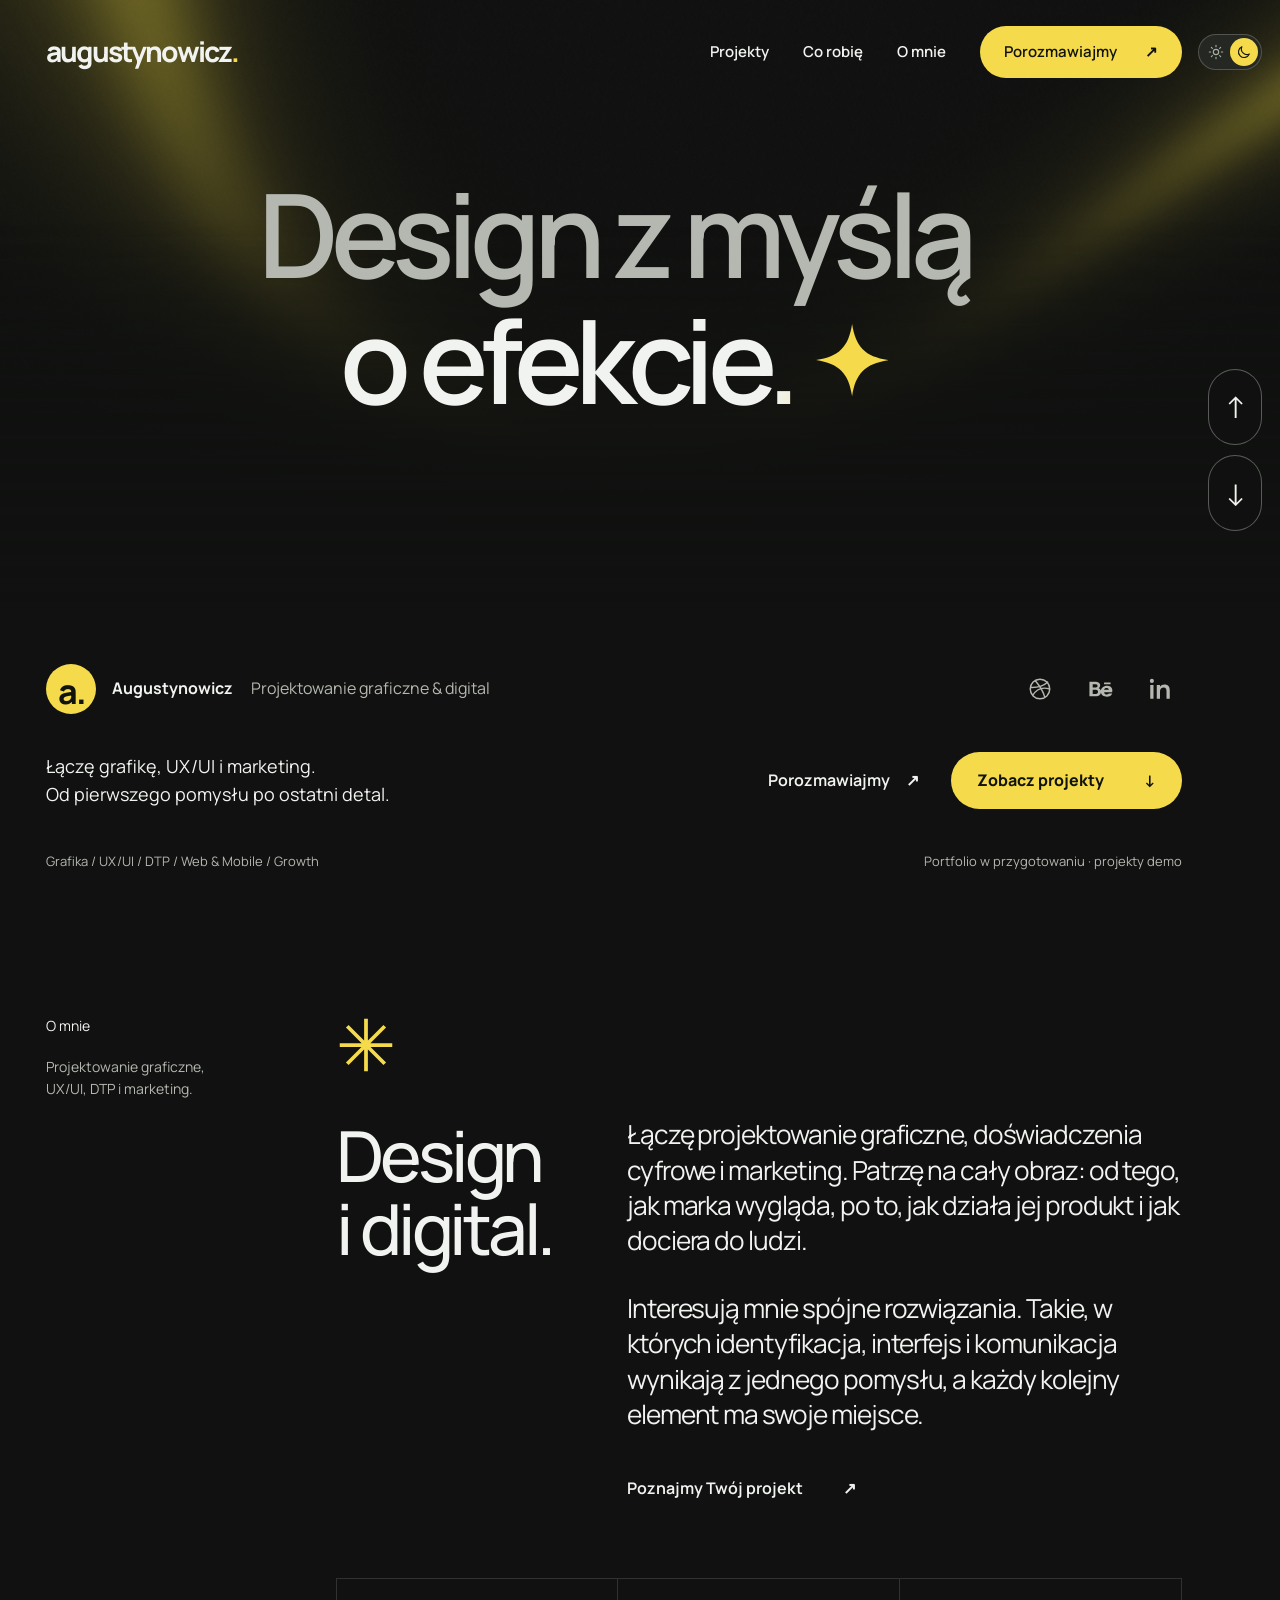
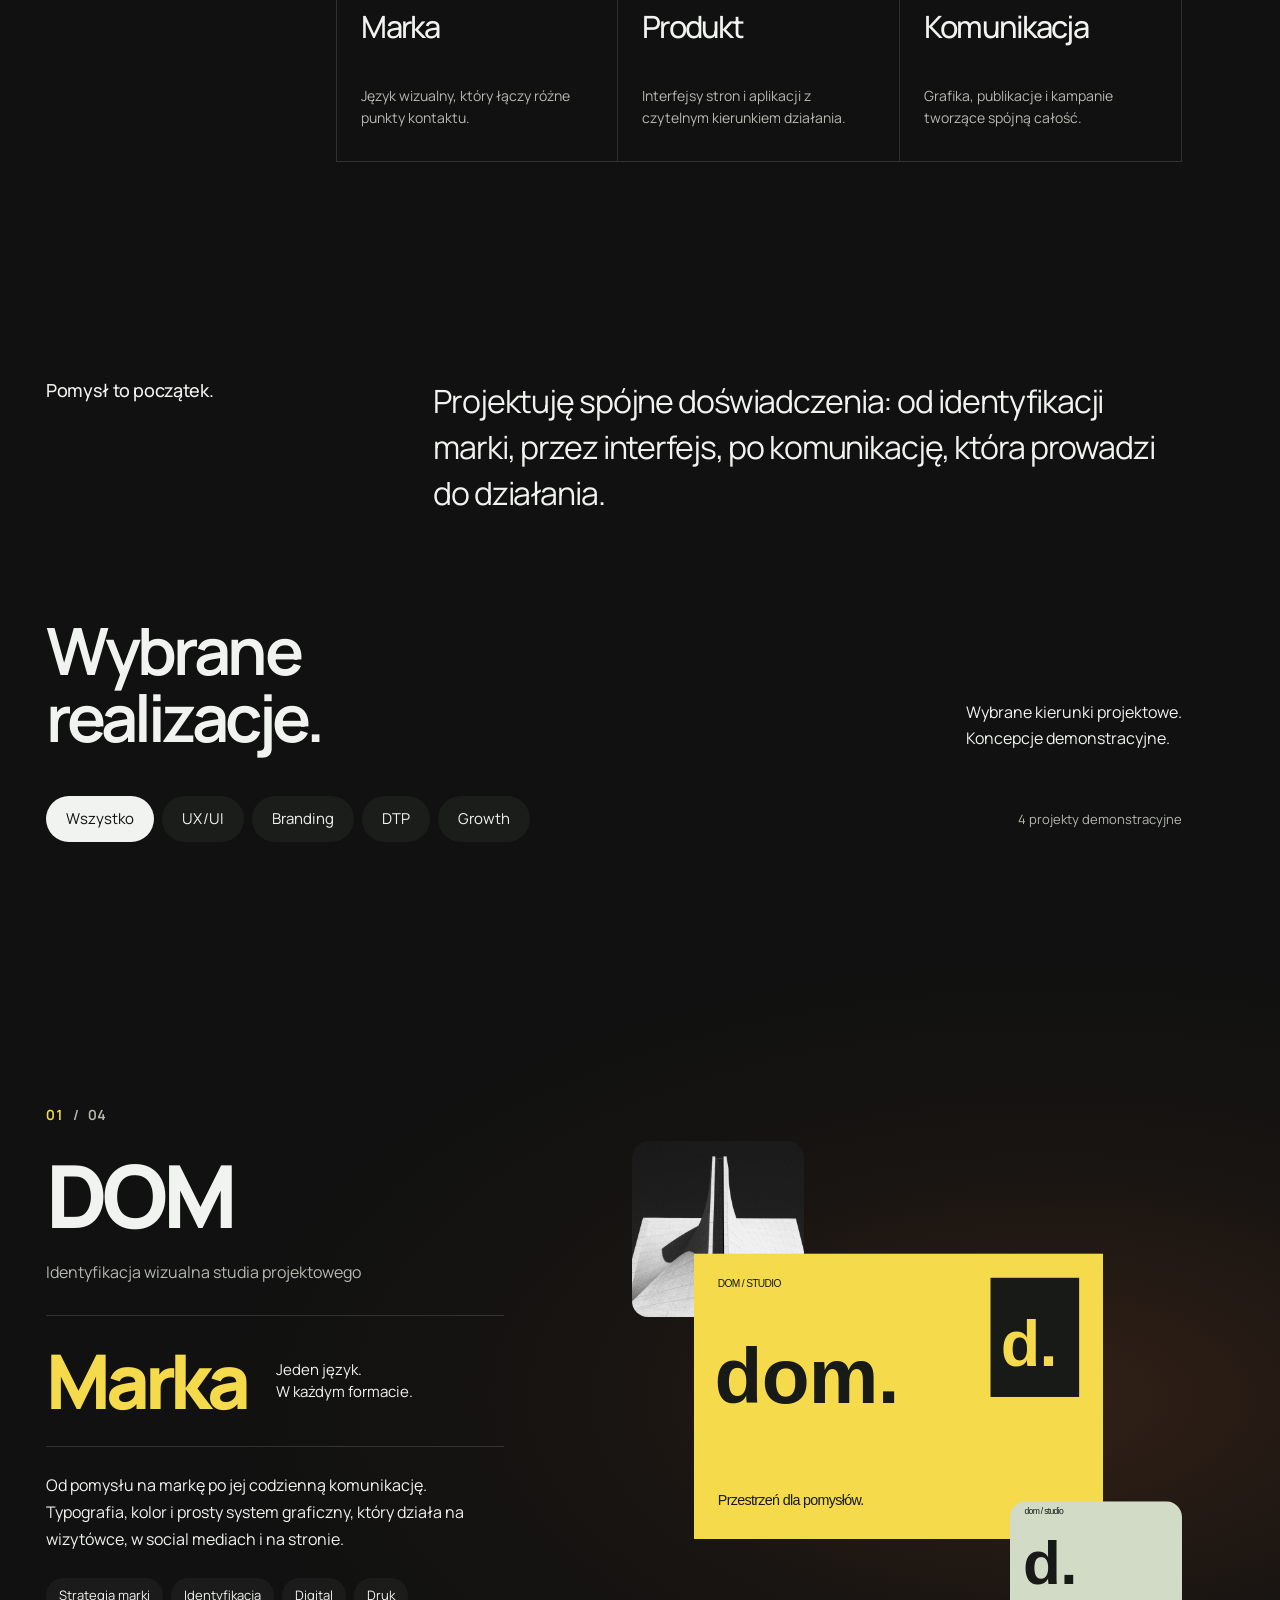
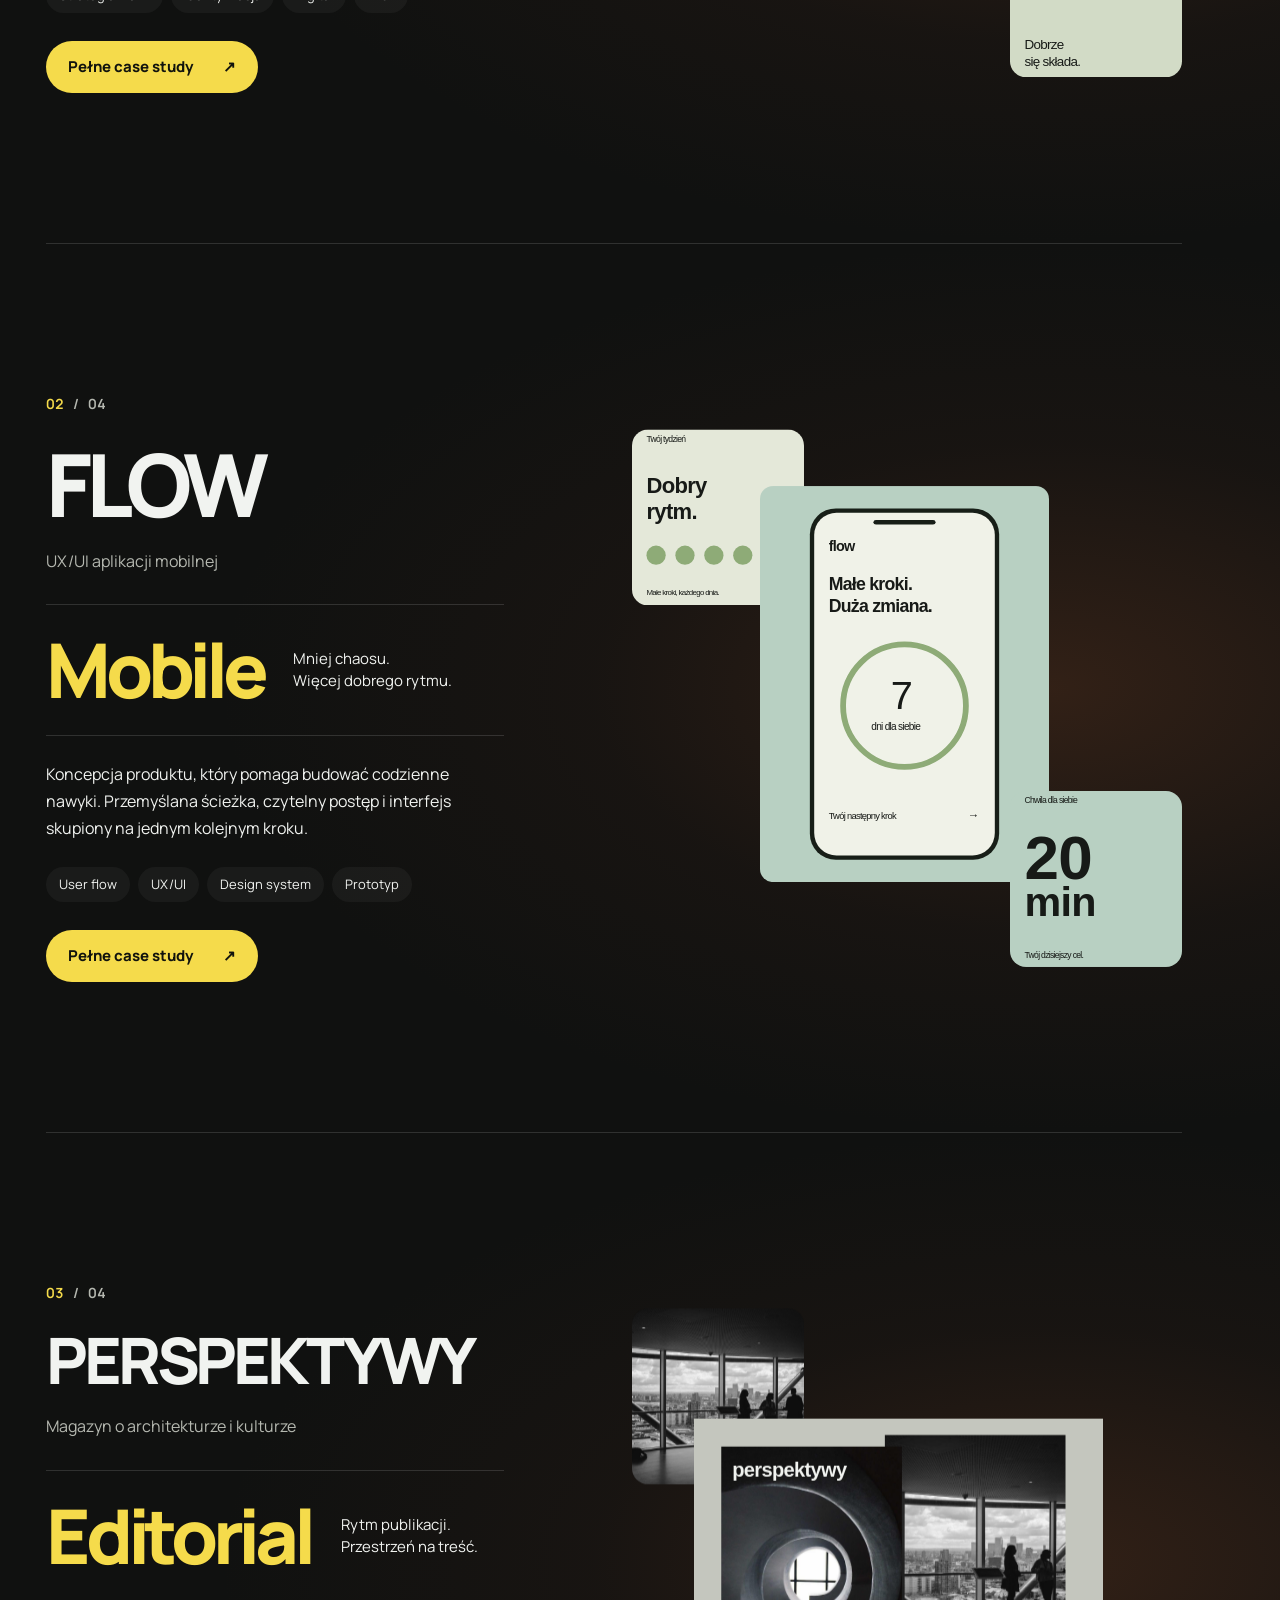
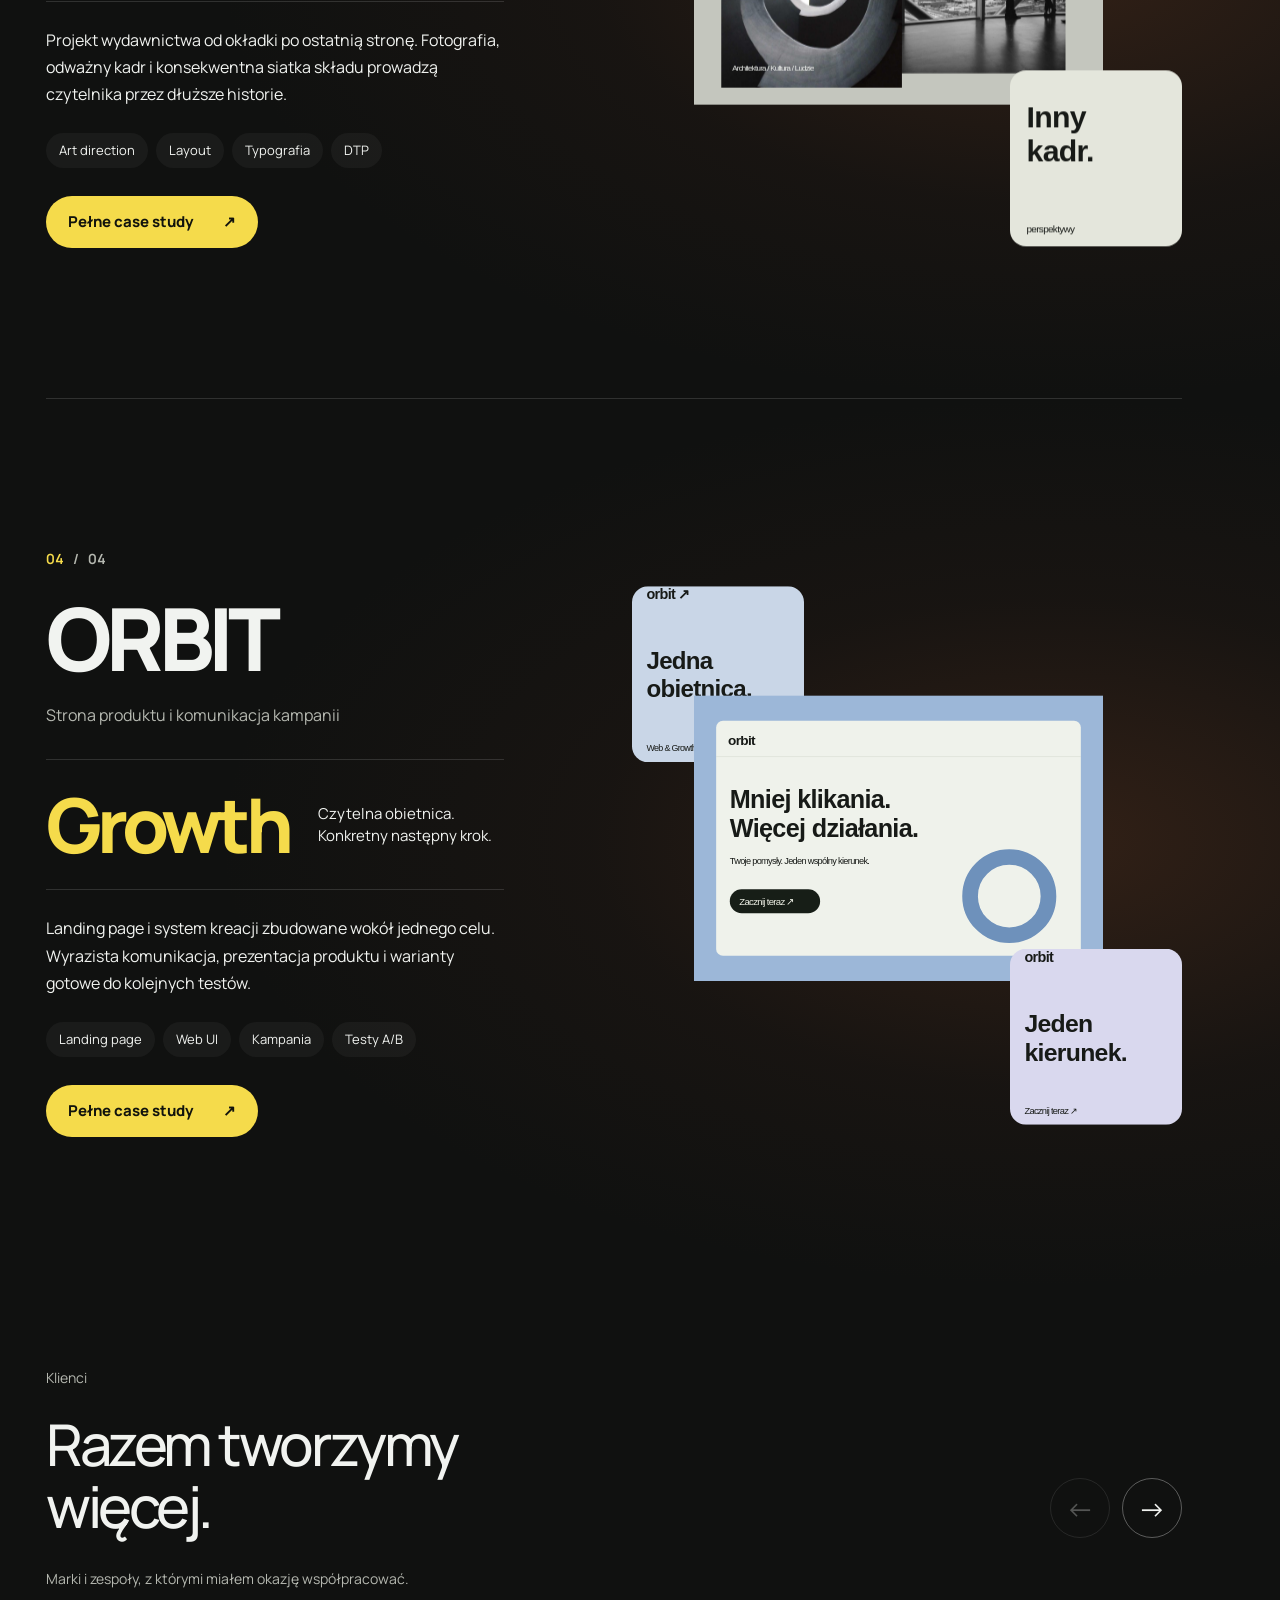
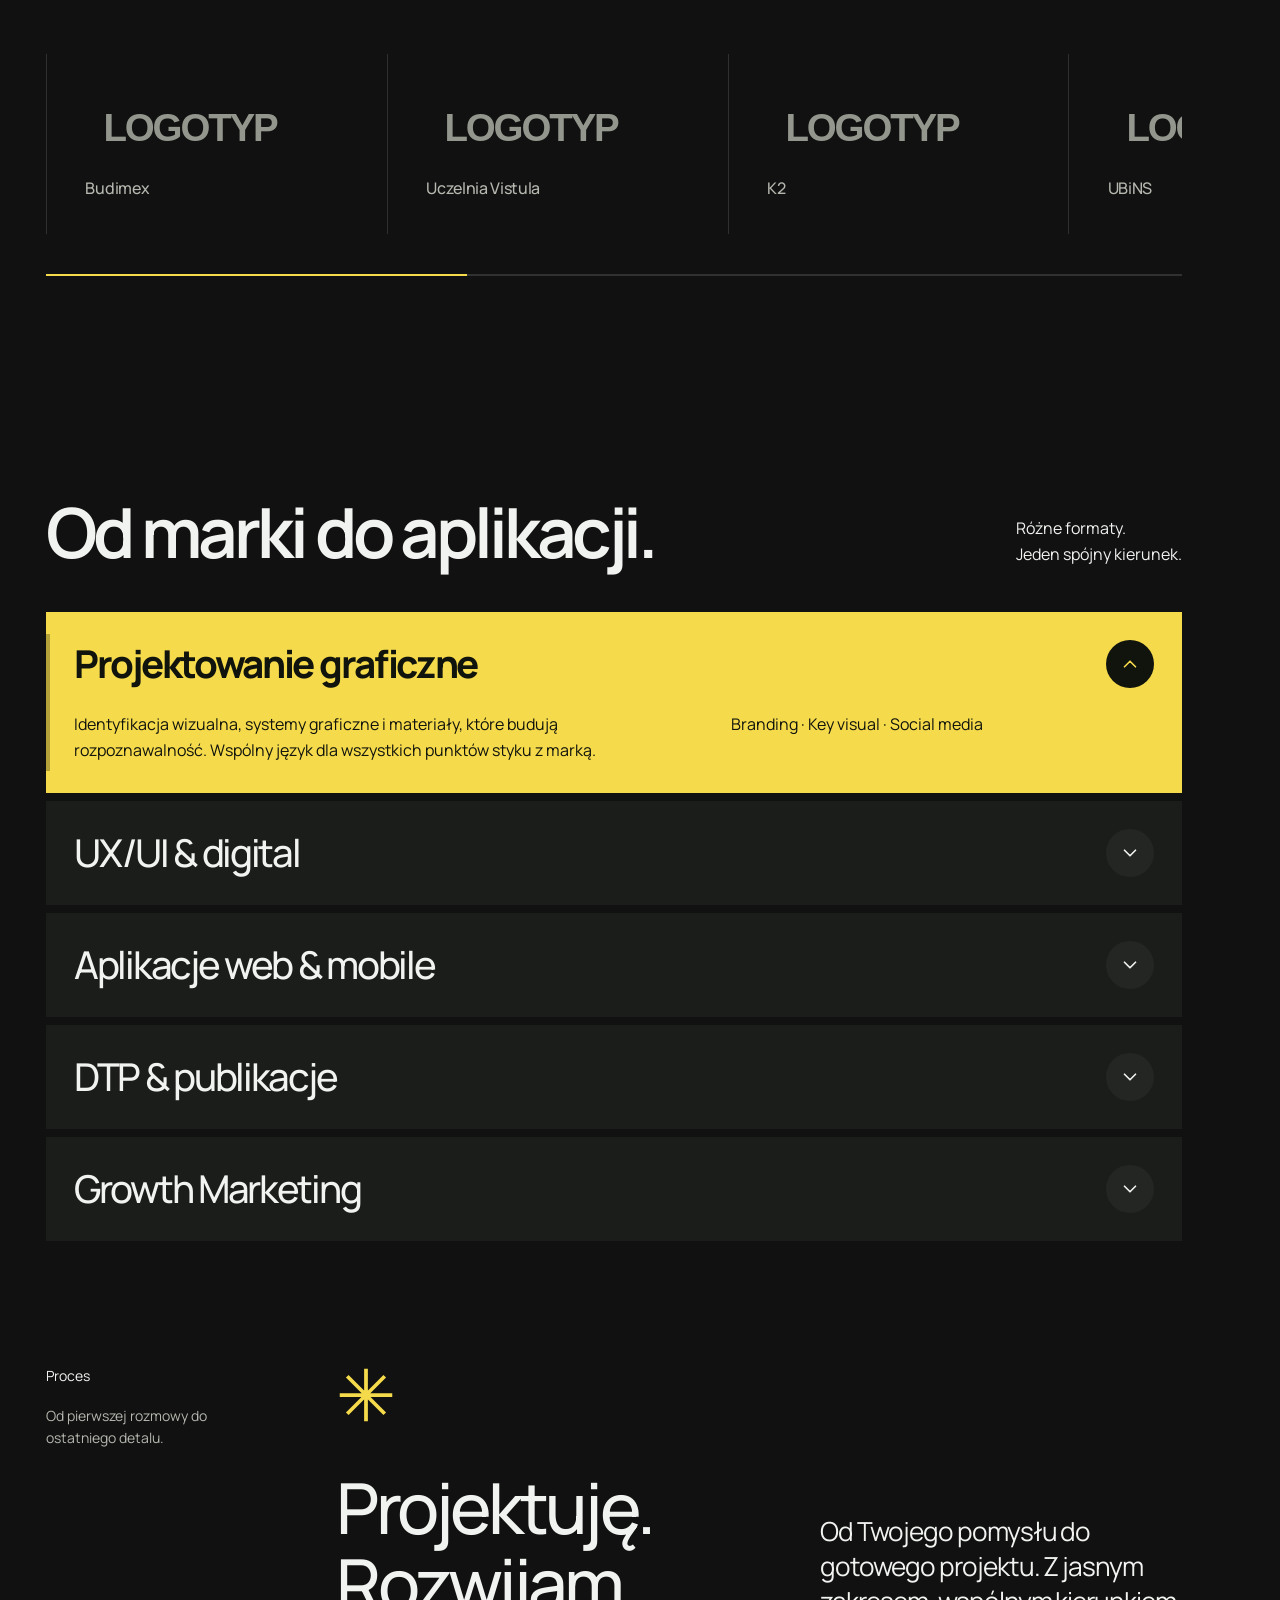
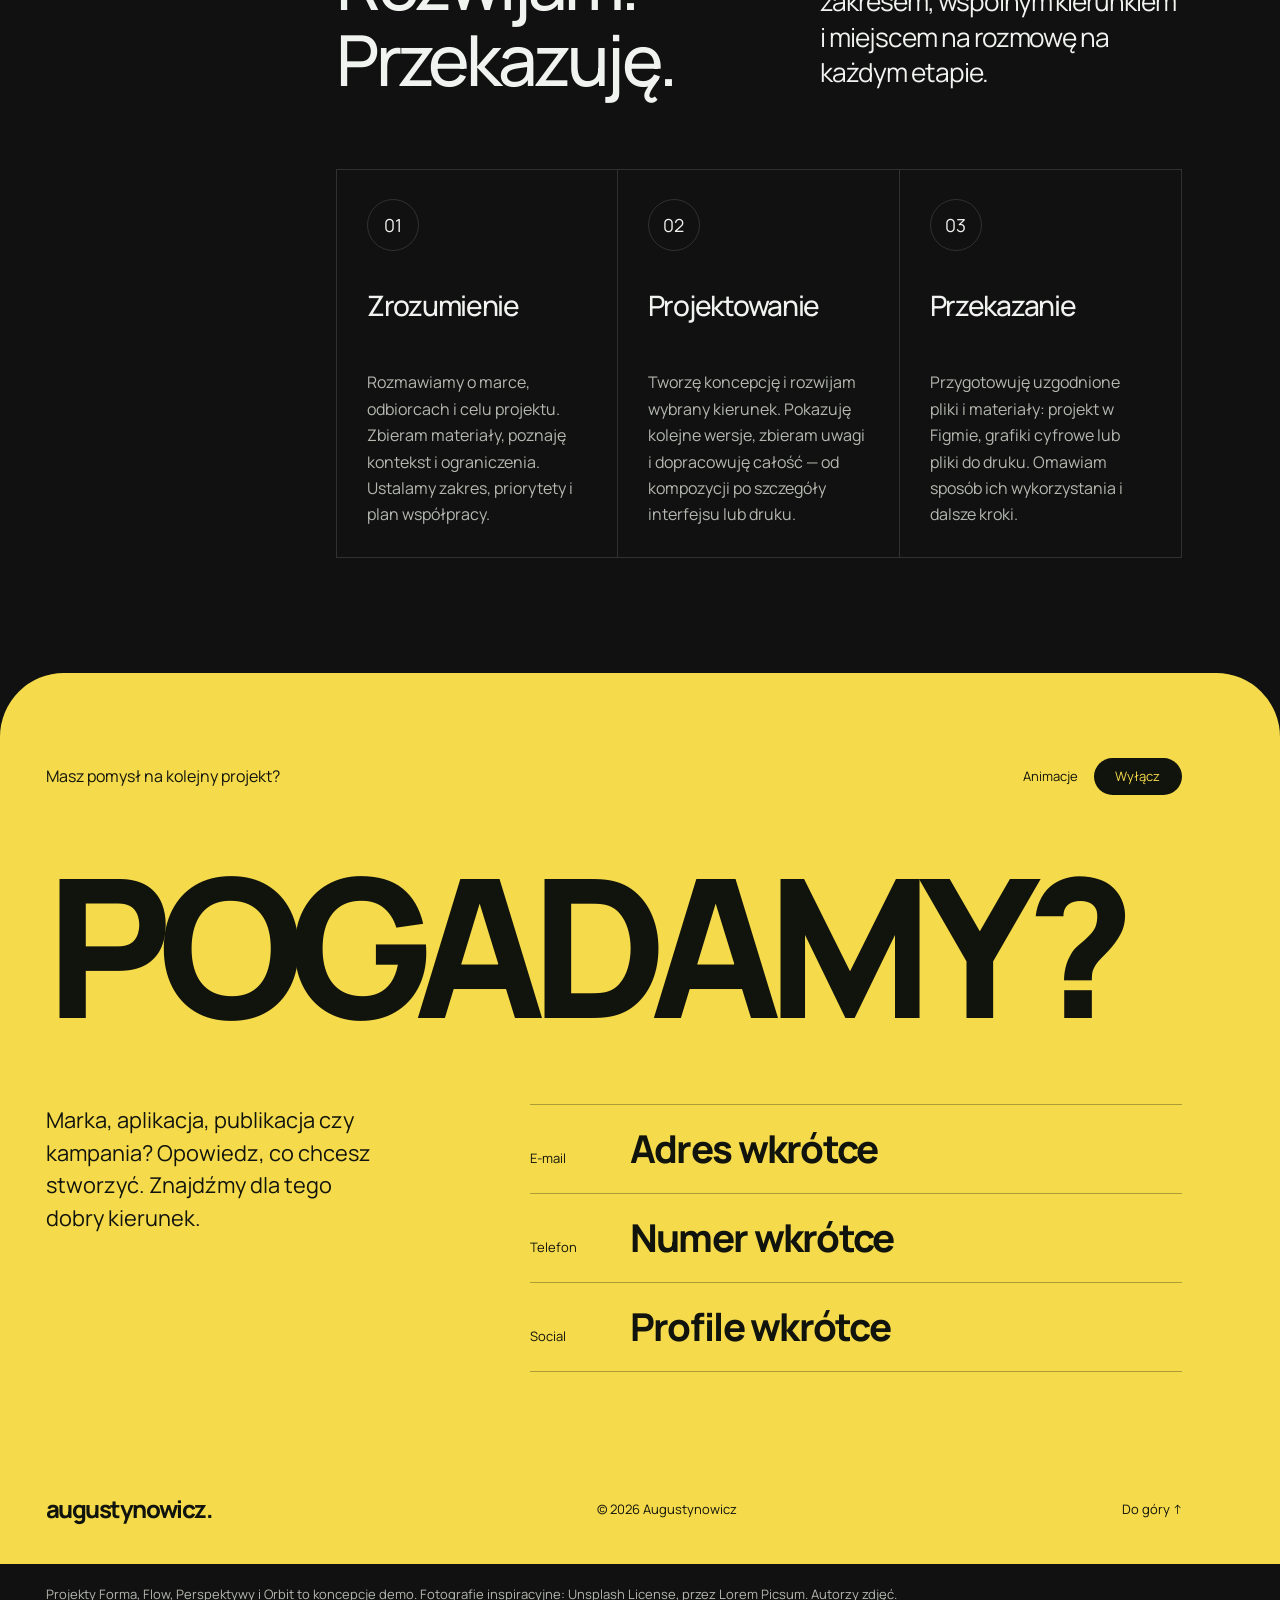
==== commit 8c46f8cf: "Nowe sekcje o mnie + klienci" ====
--- a/index.html
+++ b/index.html
@@ -21,7 +21,12 @@
     <link rel="stylesheet" href="css/styles.css" />
     <link rel="stylesheet" href="css/hero.css" />
     <link rel="stylesheet" href="css/layout.css" />
+    <link rel="stylesheet" href="css/clients.css" />
+    <link rel="stylesheet" href="css/editorial.css" />
+    <link rel="stylesheet" href="css/process.css" />
+    <link rel="stylesheet" href="css/header.css" />
     <script src="js/main.js" defer></script>
+    <script src="js/clients.js" defer></script>
     <script src="js/hero.js" defer></script>
   </head>
   <body id="top">
@@ -210,6 +215,62 @@
           </div>
         </div>
       </section>
+      <section
+        class="about-editorial section-frame"
+        id="o-mnie"
+        aria-labelledby="about-title"
+      >
+        <aside class="about-aside">
+          <p>O mnie</p>
+          <p>Projektowanie graficzne, UX/UI, DTP i marketing.</p>
+        </aside>
+        <div class="about-display">
+          <svg
+            class="about-symbol"
+            viewBox="0 0 80 80"
+            fill="none"
+            aria-hidden="true"
+          >
+            <path
+              d="M40 5V75M5 40H75M15 15L65 65M15 65L65 15"
+              stroke="currentColor"
+              stroke-width="5"
+            />
+          </svg>
+          <h2 id="about-title">Design<br />i digital.</h2>
+        </div>
+        <div class="about-narrative">
+          <p>
+            Łączę projektowanie graficzne, doświadczenia cyfrowe i marketing.
+            Patrzę na cały obraz: od tego, jak marka wygląda, po to, jak działa
+            jej produkt i jak dociera do ludzi.
+          </p>
+          <p>
+            Interesują mnie spójne rozwiązania. Takie, w których identyfikacja,
+            interfejs i komunikacja wynikają z jednego pomysłu, a każdy kolejny
+            element ma swoje miejsce.
+          </p>
+          <a class="text-link" href="#kontakt"
+            >Poznajmy Twój projekt <span aria-hidden="true">↗</span></a
+          >
+        </div>
+        <div class="about-areas">
+          <article>
+            <h3>Marka</h3>
+            <p>Język wizualny, który łączy różne punkty kontaktu.</p>
+          </article>
+          <article>
+            <h3>Produkt</h3>
+            <p>
+              Interfejsy stron i aplikacji z czytelnym kierunkiem działania.
+            </p>
+          </article>
+          <article>
+            <h3>Komunikacja</h3>
+            <p>Grafika, publikacje i kampanie tworzące spójną całość.</p>
+          </article>
+        </div>
+      </section>
       <section class="work" id="projekty" aria-labelledby="work-title">
         <div class="work-intro" id="pomysl">
           <div class="intro-inner section-frame">
@@ -297,36 +358,42 @@
                   >Pełne case study <span aria-hidden="true">↗</span></a
                 >
               </div>
-              <div class="case-media" aria-label="Materiały projektu Forma">
+              <div
+                class="case-media media-triptych"
+                aria-label="Trzy niezależne materiały projektu Dom"
+              >
                 <div class="case-fragment fragment-top" data-parallax="0.55">
-                  <span class="fragment-forma-photo"
-                    ><img
-                      src="assets/images/architecture.jpg"
-                      alt="Architektura w demonstracyjnej komunikacji marki Forma"
-                      width="1600"
-                      height="1100"
-                      loading="lazy"
-                  /></span>
+                  <img
+                    src="assets/images/architecture.jpg"
+                    alt="Dom: materiał uzupełniający"
+                    width="500"
+                    height="600"
+                    loading="lazy"
+                    decoding="async"
+                    draggable="false"
+                  />
                 </div>
                 <div class="case-main" data-parallax="-0.25">
-                  <div
-                    class="project-visual project-forma"
-                    role="img"
-                    aria-label="Makieta projektu Forma – identyfikacja wizualna"
-                  >
-                    <span class="forma-poster"
-                      ><strong>forma®</strong
-                      ><span>Dobrze się składa.</span></span
-                    ><span class="forma-card"
-                      ><strong>f.</strong
-                      ><span>Przestrzeń dla pomysłów.</span></span
-                    >
-                  </div>
+                  <img
+                    src="assets/projects/dom-main.svg"
+                    alt="Dom: główna prezentacja"
+                    width="1200"
+                    height="840"
+                    loading="lazy"
+                    decoding="async"
+                    draggable="false"
+                  />
                 </div>
                 <div class="case-fragment fragment-bottom" data-parallax="0.85">
-                  <span class="fragment-forma-card"
-                    ><b>f.</b><span>Przestrzeń<br />dla pomysłów.</span></span
-                  >
+                  <img
+                    src="assets/projects/dom-detail.svg"
+                    alt="Dom: detal projektu"
+                    width="500"
+                    height="600"
+                    loading="lazy"
+                    decoding="async"
+                    draggable="false"
+                  />
                 </div>
               </div>
             </div>
@@ -369,39 +436,42 @@
                   >Pełne case study <span aria-hidden="true">↗</span></a
                 >
               </div>
-              <div class="case-media" aria-label="Materiały projektu Flow">
+              <div
+                class="case-media media-triptych"
+                aria-label="Trzy niezależne materiały projektu Flow"
+              >
                 <div class="case-fragment fragment-top" data-parallax="0.55">
-                  <span class="fragment-flow-day" data-ui
-                    ><span>Twój tydzień</span><strong>Dobry rytm.</strong
-                    ><span class="week-days"
-                      ><i>P</i><i>W</i><i>Ś</i><i>C</i><i>P</i></span
-                    ><span>Małe kroki, każdego dnia.</span></span
-                  >
+                  <img
+                    src="assets/projects/flow-week.svg"
+                    alt="Flow: materiał uzupełniający"
+                    width="500"
+                    height="600"
+                    loading="lazy"
+                    decoding="async"
+                    draggable="false"
+                  />
                 </div>
                 <div class="case-main" data-parallax="-0.25">
-                  <div
-                    class="project-visual project-flow"
-                    role="img"
-                    aria-label="Makieta projektu Flow – UX/UI aplikacji mobilnej"
-                    data-ui
-                  >
-                    <span class="flow-interface" aria-hidden="true"
-                      ><span class="phone-top">flow <span>•</span></span
-                      ><span class="phone-heading"
-                        >Małe kroki.<br />Duża zmiana.</span
-                      ><span class="flow-circle"
-                        >7<span>dni dla siebie</span></span
-                      ><span class="flow-task"
-                        >Twój następny krok <b>→</b></span
-                      ></span
-                    >
-                  </div>
+                  <img
+                    src="assets/projects/flow-main.svg"
+                    alt="Flow: główna prezentacja"
+                    width="800"
+                    height="1100"
+                    loading="lazy"
+                    decoding="async"
+                    draggable="false"
+                  />
                 </div>
                 <div class="case-fragment fragment-bottom" data-parallax="0.85">
-                  <span class="fragment-flow-goal" data-ui
-                    ><span>Chwila dla siebie</span><b>20 min</b
-                    ><span>Twój dzisiejszy cel</span></span
-                  >
+                  <img
+                    src="assets/projects/flow-focus.svg"
+                    alt="Flow: detal projektu"
+                    width="500"
+                    height="600"
+                    loading="lazy"
+                    decoding="async"
+                    draggable="false"
+                  />
                 </div>
               </div>
             </div>
@@ -445,47 +515,41 @@
                 >
               </div>
               <div
-                class="case-media"
-                aria-label="Materiały projektu Perspektywy"
+                class="case-media media-triptych"
+                aria-label="Trzy niezależne materiały projektu Perspektywy"
               >
                 <div class="case-fragment fragment-top" data-parallax="0.55">
                   <img
                     src="assets/images/windows.jpg"
-                    alt="Fotografia otwierająca przykładowy artykuł"
-                    width="1600"
-                    height="1100"
-                    loading="lazy"
+                    alt="Perspektywy: materiał uzupełniający"
+                    width="500"
+                    height="600"
+                    loading="lazy"
+                    decoding="async"
+                    draggable="false"
                   />
                 </div>
                 <div class="case-main" data-parallax="-0.25">
-                  <div
-                    class="project-visual project-perspectives"
-                    role="img"
-                    aria-label="Makieta projektu Perspektywy – projekt magazynu"
-                  >
-                    <span class="magazine"
-                      ><img
-                        src="assets/images/concrete.jpg"
-                        alt="Spiralne betonowe schody w przykładowym magazynie"
-                        width="1600"
-                        height="1100"
-                        loading="lazy"
-                      /><strong>perspektywy</strong
-                      ><span>Architektura / Kultura / Ludzie</span></span
-                    ><span class="magazine-back"
-                      ><img
-                        src="assets/images/windows.jpg"
-                        alt="Sylwetki przy panoramicznych oknach"
-                        width="1600"
-                        height="1100"
-                        loading="lazy"
-                    /></span>
-                  </div>
+                  <img
+                    src="assets/projects/perspektywy-main.svg"
+                    alt="Perspektywy: główna prezentacja"
+                    width="1200"
+                    height="840"
+                    loading="lazy"
+                    decoding="async"
+                    draggable="false"
+                  />
                 </div>
                 <div class="case-fragment fragment-bottom" data-parallax="0.85">
-                  <span class="fragment-editorial"
-                    ><b>Inny<br />kadr.</b><span>perspektywy</span></span
-                  >
+                  <img
+                    src="assets/projects/perspektywy-detail.svg"
+                    alt="Perspektywy: detal projektu"
+                    width="500"
+                    height="600"
+                    loading="lazy"
+                    decoding="async"
+                    draggable="false"
+                  />
                 </div>
               </div>
             </div>
@@ -530,41 +594,204 @@
                   >Pełne case study <span aria-hidden="true">↗</span></a
                 >
               </div>
-              <div class="case-media" aria-label="Materiały projektu Orbit">
+              <div
+                class="case-media media-triptych"
+                aria-label="Trzy niezależne materiały projektu Orbit"
+              >
                 <div class="case-fragment fragment-top" data-parallax="0.55">
-                  <span class="fragment-orbit-ad"
-                    ><b>Na<br />orbitę.</b><span>orbit ↗</span></span
-                  >
+                  <img
+                    src="assets/projects/orbit-detail.svg"
+                    alt="Orbit: materiał uzupełniający"
+                    width="500"
+                    height="600"
+                    loading="lazy"
+                    decoding="async"
+                    draggable="false"
+                  />
                 </div>
                 <div class="case-main" data-parallax="-0.25">
-                  <div
-                    class="project-visual project-orbit"
-                    role="img"
-                    aria-label="Makieta projektu Orbit – landing page i kampania"
-                    data-ui
-                  >
-                    <span class="browser-window" aria-hidden="true"
-                      ><span class="browser-bar"
-                        ><b>orbit</b
-                        ><span>Produkt　Możliwości　Zacznij</span></span
-                      ><span class="browser-content"
-                        ><strong>Mniej klikania.<br />Więcej działania.</strong
-                        ><span>Twoje pomysły. Jeden wspólny kierunek.</span
-                        ><span class="mini-button">Zacznij teraz ↗</span></span
-                      ><span class="orbit-art">o.</span></span
-                    >
-                  </div>
+                  <img
+                    src="assets/projects/orbit-main.svg"
+                    alt="Orbit: główna prezentacja"
+                    width="1200"
+                    height="840"
+                    loading="lazy"
+                    decoding="async"
+                    draggable="false"
+                  />
                 </div>
                 <div class="case-fragment fragment-bottom" data-parallax="0.85">
-                  <span class="fragment-orbit-mobile" data-ui
-                    ><b>orbit</b><strong>Jeden<br />kierunek.</strong
-                    ><span>Zacznij teraz ↗</span></span
-                  >
+                  <img
+                    src="assets/projects/orbit-mobile.svg"
+                    alt="Orbit: detal projektu"
+                    width="500"
+                    height="600"
+                    loading="lazy"
+                    decoding="async"
+                    draggable="false"
+                  />
                 </div>
               </div>
             </div>
           </article>
         </div>
+      </section>
+      <section
+        class="clients section-frame"
+        id="klienci"
+        aria-labelledby="clients-title"
+      >
+        <div class="clients-heading">
+          <div>
+            <p class="clients-label">Klienci</p>
+            <h2 id="clients-title">Razem tworzymy<br />więcej.</h2>
+          </div>
+          <div class="clients-navigation" hidden>
+            <button
+              type="button"
+              class="clients-arrow"
+              data-clients-previous
+              aria-label="Poprzedni klienci"
+              aria-controls="clients-track"
+              disabled
+            >
+              <span aria-hidden="true">←</span>
+            </button>
+            <button
+              type="button"
+              class="clients-arrow"
+              data-clients-next
+              aria-label="Kolejni klienci"
+              aria-controls="clients-track"
+            >
+              <span aria-hidden="true">→</span>
+            </button>
+          </div>
+        </div>
+        <p class="clients-note" id="clients-note">
+          Marki i zespoły, z którymi miałem okazję współpracować.
+        </p>
+        <!-- Names supplied by the portfolio owner. Replace text with supplied logos when available. -->
+        <div
+          class="clients-track"
+          id="clients-track"
+          role="region"
+          aria-label="Lista klientów"
+          aria-describedby="clients-note"
+          tabindex="0"
+        >
+          <ul class="clients-list">
+            <li class="client-card">
+              <img
+                class="client-logo"
+                src="assets/clients/logo-placeholder.svg"
+                alt="Tymczasowe miejsce na logotyp: Budimex"
+                width="480"
+                height="160"
+                loading="lazy"
+                draggable="false"
+              />
+              <h3 class="client-name">Budimex</h3>
+            </li>
+            <li class="client-card">
+              <img
+                class="client-logo"
+                src="assets/clients/logo-placeholder.svg"
+                alt="Tymczasowe miejsce na logotyp: Uczelnia Vistula"
+                width="480"
+                height="160"
+                loading="lazy"
+                draggable="false"
+              />
+              <h3 class="client-name">Uczelnia Vistula</h3>
+            </li>
+            <li class="client-card">
+              <img
+                class="client-logo"
+                src="assets/clients/logo-placeholder.svg"
+                alt="Tymczasowe miejsce na logotyp: K2"
+                width="480"
+                height="160"
+                loading="lazy"
+                draggable="false"
+              />
+              <h3 class="client-name">K2</h3>
+            </li>
+            <li class="client-card">
+              <img
+                class="client-logo"
+                src="assets/clients/logo-placeholder.svg"
+                alt="Tymczasowe miejsce na logotyp: UBiNS"
+                width="480"
+                height="160"
+                loading="lazy"
+                draggable="false"
+              />
+              <h3 class="client-name">UBiNS</h3>
+            </li>
+            <li class="client-card">
+              <img
+                class="client-logo"
+                src="assets/clients/logo-placeholder.svg"
+                alt="Tymczasowe miejsce na logotyp: AMH"
+                width="480"
+                height="160"
+                loading="lazy"
+                draggable="false"
+              />
+              <h3 class="client-name">AMH</h3>
+            </li>
+            <li class="client-card">
+              <img
+                class="client-logo"
+                src="assets/clients/logo-placeholder.svg"
+                alt="Tymczasowe miejsce na logotyp: Tears of Joy"
+                width="480"
+                height="160"
+                loading="lazy"
+                draggable="false"
+              />
+              <h3 class="client-name">Tears of Joy</h3>
+            </li>
+            <li class="client-card">
+              <img
+                class="client-logo"
+                src="assets/clients/logo-placeholder.svg"
+                alt="Tymczasowe miejsce na logotyp: Veni Vidi Vidi"
+                width="480"
+                height="160"
+                loading="lazy"
+                draggable="false"
+              />
+              <h3 class="client-name">Veni Vidi Vidi</h3>
+            </li>
+            <li class="client-card">
+              <img
+                class="client-logo"
+                src="assets/clients/logo-placeholder.svg"
+                alt="Tymczasowe miejsce na logotyp: BSA"
+                width="480"
+                height="160"
+                loading="lazy"
+                draggable="false"
+              />
+              <h3 class="client-name">BSA</h3>
+            </li>
+            <li class="client-card">
+              <img
+                class="client-logo"
+                src="assets/clients/logo-placeholder.svg"
+                alt="Tymczasowe miejsce na logotyp: Apolloweb"
+                width="480"
+                height="160"
+                loading="lazy"
+                draggable="false"
+              />
+              <h3 class="client-name">Apolloweb</h3>
+            </li>
+          </ul>
+        </div>
+        <div class="clients-progress" aria-hidden="true"><span></span></div>
       </section>
       <section
         class="services section-frame"
@@ -717,34 +944,64 @@
         </div>
       </section>
       <section
-        class="about section-frame"
-        id="o-mnie"
-        aria-labelledby="about-title"
+        class="process section-frame"
+        id="proces"
+        aria-labelledby="process-title"
       >
-        <div class="about-art">
-          <img
-            src="assets/images/city.jpg"
-            alt="Geometryczne linie wieżowca – fotografia inspiracyjna"
-            width="1600"
-            height="1100"
-            loading="lazy"
-          /><span>Patrzę szerzej.</span>
-        </div>
-        <div class="about-copy">
-          <h2 id="about-title">Po drugiej<br />stronie projektu.</h2>
-          <p>
-            Augustynowicz. Projektowanie graficzne, doświadczenia cyfrowe i
-            marketing spotykają się tu w jednym miejscu.
-          </p>
-          <p>
-            Interesuje mnie cały obraz: jak marka wygląda, jak działa jej
-            produkt i jak dociera do ludzi. Dzięki temu każdy kolejny element
-            może wynikać z poprzedniego.
-          </p>
-          <a class="text-link" href="#kontakt"
-            >Poznajmy Twój projekt <span aria-hidden="true">↗</span></a
+        <aside class="process-aside">
+          <p>Proces</p>
+          <p>Od pierwszej rozmowy do ostatniego detalu.</p>
+        </aside>
+        <div class="process-display">
+          <svg
+            class="process-symbol"
+            viewBox="0 0 80 80"
+            fill="none"
+            aria-hidden="true"
           >
-        </div>
+            <path
+              d="M40 5V75M5 40H75M15 15L65 65M15 65L65 15"
+              stroke="currentColor"
+              stroke-width="5"
+            />
+          </svg>
+          <h2 id="process-title">
+            Projektuję.<br />Rozwijam.<br />Przekazuję.
+          </h2>
+        </div>
+        <p class="process-intro">
+          Od Twojego pomysłu do gotowego projektu. Z jasnym zakresem, wspólnym
+          kierunkiem i miejscem na rozmowę na każdym etapie.
+        </p>
+        <ol class="process-steps" aria-label="Etapy współpracy">
+          <li class="process-step">
+            <span class="process-number" aria-hidden="true">01</span> <!-- taste-skill-ignore: numbered steps requested in the reference -->
+            <h3>Zrozumienie</h3>
+            <p>
+              Rozmawiamy o marce, odbiorcach i celu projektu. Zbieram materiały,
+              poznaję kontekst i ograniczenia. Ustalamy zakres, priorytety i
+              plan współpracy.
+            </p>
+          </li>
+          <li class="process-step">
+            <span class="process-number" aria-hidden="true">02</span> <!-- taste-skill-ignore: numbered steps requested in the reference -->
+            <h3>Projektowanie</h3>
+            <p>
+              Tworzę koncepcję i rozwijam wybrany kierunek. Pokazuję kolejne
+              wersje, zbieram uwagi i dopracowuję całość — od kompozycji po
+              szczegóły interfejsu lub druku.
+            </p>
+          </li>
+          <li class="process-step">
+            <span class="process-number" aria-hidden="true">03</span> <!-- taste-skill-ignore: numbered steps requested in the reference -->
+            <h3>Przekazanie</h3>
+            <p>
+              Przygotowuję uzgodnione pliki i materiały: projekt w Figmie,
+              grafiki cyfrowe lub pliki do druku. Omawiam sposób ich
+              wykorzystania i dalsze kroki.
+            </p>
+          </li>
+        </ol>
       </section>
     </main>
     <footer class="contact-footer" id="kontakt" aria-labelledby="contact-title">
--- a/css/styles.css
+++ b/css/styles.css
@@ -365,6 +365,7 @@
   color: var(--dark-ink);
 }
 .navigation .nav-contact:hover {
+  color: var(--dark-ink);
   transform: translateY(-3px);
 }
 .menu-toggle {
--- a/css/layout.css
+++ b/css/layout.css
@@ -144,7 +144,7 @@
   transition: color var(--reveal-duration) ease-in-out;
 }
 .intro-inner {
-  padding-block: 152px 100px;
+  padding-block: 100px 100px;
   align-items: start;
 }
 .intro-title {
--- a/css/clients.css
+++ b/css/clients.css
@@ -0,0 +1,171 @@
+/* Client rail: the same frame and palette as the surrounding portfolio. */
+.clients {
+  padding-block: clamp(80px, 9vw, 44px);
+  --clients-progress: 0;
+}
+.clients-heading {
+  display: grid;
+  grid-template-columns: var(--grid-columns);
+  gap: var(--grid-gap);
+  align-items: end;
+}
+.clients-heading > div:first-child {
+  grid-column: 1 / span 8;
+}
+.clients-label,
+.clients-note {
+  color: var(--muted);
+  font-size: 14px;
+}
+.clients-label {
+  margin-bottom: 24px;
+}
+.clients-heading h2 {
+  font-size: clamp(36px, 4.5vw, 68px);
+  font-weight: 500;
+  line-height: 1.08;
+}
+.clients-navigation {
+  grid-column: 10 / -1;
+  display: flex;
+  justify-content: flex-end;
+  gap: 12px;
+}
+.clients-navigation[hidden] {
+  display: none;
+}
+.clients-arrow {
+  display: grid;
+  place-items: center;
+  flex: 0 0 auto;
+  width: 60px;
+  height: 60px;
+  border: 1px solid var(--nav-line); /* taste-skill-ignore: user-requested outlined arrows */
+  border-radius: 50%;
+  background: transparent;
+  color: var(--ink);
+  font-size: 28px;
+  line-height: 1;
+  transition:
+    background-color 220ms,
+    color 220ms,
+    border-color 220ms,
+    opacity 220ms;
+}
+.clients-arrow:hover:not(:disabled) {
+  background: var(--accent);
+  color: var(--dark-ink);
+  border-color: var(--accent);
+}
+.clients-arrow:disabled {
+  opacity: 0.3;
+  cursor: default;
+}
+.clients-note {
+  margin-top: 30px;
+  max-width: 520px;
+}
+.clients-track {
+  margin-top: clamp(48px, 5vw, 80px);
+  overflow-x: auto;
+  overscroll-behavior-x: contain;
+  scroll-snap-type: x mandatory;
+  scrollbar-width: none;
+  cursor: grab;
+  touch-action: pan-x pan-y pinch-zoom;
+}
+.clients-track::-webkit-scrollbar {
+  display: none;
+}
+.clients-track.is-dragging {
+  cursor: grabbing;
+  scroll-snap-type: none;
+  user-select: none;
+}
+.clients-list {
+  display: flex;
+  gap: 0;
+  list-style: none;
+  margin: 0;
+  padding: 0;
+}
+.client-card {
+  flex: 0 0 30%;
+  min-width: 0;
+  display: flex;
+  flex-direction: column;
+  align-items: flex-start;
+  justify-content: center;
+  min-height: 180px;
+  padding: 24px clamp(24px, 3vw, 44px);
+  border-left: 1px solid var(--line); /* taste-skill-ignore: reference client rail uses vertical dividers */
+  scroll-snap-align: start;
+}
+.client-name {
+  display: flex;
+  align-items: center;
+  min-height: 76px;
+  margin: 0;
+  color: var(--muted);
+  font-size: clamp(28px, 2.6vw, 40px);
+  font-weight: 750;
+  letter-spacing: -0.055em;
+  transition: color 250ms;
+}
+.client-name img {
+  width: auto;
+  height: auto;
+  max-width: 100%;
+  max-height: 60px;
+  object-fit: contain;
+}
+.client-card:hover .client-name {
+  color: var(--accent-ink);
+}
+.clients-progress {
+  height: 2px;
+  margin-top: 40px;
+  overflow: hidden;
+  background: var(--line);
+}
+.clients-progress > span {
+  display: block;
+  width: var(--clients-visible, 50%);
+  height: 100%;
+  background: var(--accent-ink);
+  transform: translateX(
+    calc(var(--clients-progress) * var(--clients-travel, 100%))
+  );
+}
+@media (max-width: 1050px) {
+  .client-card {
+    flex-basis: 42%;
+  }
+}
+@media (max-width: 800px) {
+  .clients-heading > div:first-child {
+    grid-column: 1 / -1;
+  }
+  .clients-navigation {
+    grid-column: 1 / -1;
+    justify-content: flex-start;
+    margin-top: 12px;
+  }
+  .clients-arrow {
+    width: 52px;
+    height: 52px;
+  }
+  .client-card {
+    flex-basis: 70%;
+  }
+}
+@media (max-width: 500px) {
+  .client-card {
+    flex-basis: 90%;
+    padding-inline: 22px;
+  }
+  .client-name {
+    font-size: 30px;
+    min-height: 60px;
+  }
+}
--- a/css/editorial.css
+++ b/css/editorial.css
@@ -0,0 +1,248 @@
+/* About: an editorial composition using the shared twelve-column frame. */
+.about-editorial {
+  display: grid;
+  grid-template-columns: var(--grid-columns);
+  column-gap: var(--grid-gap);
+  row-gap: 64px;
+  align-items: start;
+  padding-block: clamp(90px, 9vw, 150px);
+}
+.about-aside {
+  grid-column: 1 / span 2;
+  font-size: 14px;
+  color: var(--muted);
+  max-width: 200px;
+}
+.about-aside > p:first-child {
+  color: var(--ink);
+  margin-bottom: 18px;
+}
+.about-display {
+  grid-column: 4 / span 3;
+}
+.about-symbol {
+  display: block;
+  width: 60px;
+  height: 60px;
+  margin-bottom: 44px;
+  color: var(--accent-ink);
+}
+.about-display h2 {
+  font-size: clamp(44px, 5.5vw, 84px);
+  line-height: 1.04;
+  font-weight: 500;
+}
+.about-narrative {
+  grid-column: 7 / -1;
+  padding-top: 102px;
+}
+.about-narrative > p {
+  font-size: clamp(22px, 2.05vw, 32px);
+  line-height: 1.35;
+  letter-spacing: -0.04em;
+  margin-bottom: 32px;
+  text-wrap: pretty;
+}
+.about-narrative > .text-link {
+  font-size: 16px;
+}
+.about-areas {
+  grid-column: 4 / -1;
+  display: grid;
+  grid-template-columns: repeat(3, minmax(0, 1fr));
+  gap: 0;
+}
+.about-areas > article {
+  padding: 32px 24px;
+  border: 1px solid var(--line); /* taste-skill-ignore: user-requested editorial reference panels */
+}
+.about-areas > article + article {
+  border-left: 0;
+}
+.about-areas h3 {
+  font-size: clamp(24px, 2.4vw, 36px);
+  font-weight: 500;
+  margin-bottom: 42px;
+}
+.about-areas p {
+  font-size: 14px;
+  line-height: 1.6;
+  color: var(--muted);
+}
+/* Content-sized scenes avoid viewport-height gaps between consecutive projects. */
+.case-list > .case-study {
+  min-height: 0;
+}
+.case-list .case-inner {
+  min-height: 0;
+  padding-block: 150px;
+}
+.case-list .case-copy {
+  padding-block: 0;
+}
+.case-list .case-media {
+  min-height: 0;
+  height: clamp(440px, 43vw, 620px);
+  margin-top: 0;
+}
+/* The first visible project has no divider, including after category filtering. */
+.case-list > .case-study:not([hidden]) ~ .case-study:not([hidden])::after {
+  content: "";
+  position: absolute;
+  top: 0;
+  left: var(--frame-left);
+  width: var(--frame-width);
+  height: 1px; /* taste-skill-ignore: user-requested 1px divider across the content grid */
+  background: var(--line);
+  pointer-events: none;
+  z-index: 6;
+}
+@media (max-width: 800px) {
+  .case-list .case-inner {
+    row-gap: 12px;
+  }
+  .case-list .case-media {
+    height: clamp(360px, 100vw, 500px);
+  }
+}
+/* Three replaceable files per project, independent of the artwork's contents. */
+.case-study .media-triptych .case-main {
+  width: 82%;
+  height: 52%;
+  left: 8%;
+  top: 24%;
+}
+.case-study .media-triptych .case-fragment {
+  width: 31%;
+  height: 32%;
+  border-radius: 16px;
+}
+.case-study .media-triptych .fragment-top {
+  left: 1%;
+  top: 2%;
+}
+.case-study .media-triptych .fragment-bottom {
+  right: 0;
+  bottom: 1%;
+}
+.case-study .media-triptych .case-main > img {
+  width: 100%;
+  height: 100%;
+  object-fit: contain;
+  border-radius: 4px;
+}
+.case-study .media-triptych .case-fragment > img {
+  width: 100%;
+  height: 100%;
+  object-fit: cover;
+}
+.case-flow .media-triptych .case-main {
+  width: 60%;
+  left: 20%;
+  top: 14%;
+  height: 72%;
+}
+.client-logo {
+  display: block;
+  width: 100%;
+  height: 70px;
+  object-fit: contain;
+  object-position: left center;
+  margin-bottom: 18px;
+}
+.client-card .client-name {
+  min-height: 0;
+  font-size: 16px;
+  font-weight: 500;
+  letter-spacing: -0.02em;
+}
+@media (max-width: 1050px) {
+  .about-display {
+    grid-column: 4 / span 4;
+  }
+  .about-narrative {
+    grid-column: 8 / -1;
+  }
+  .about-narrative > p {
+    font-size: 22px;
+  }
+  .about-areas {
+    grid-column: 4 / -1;
+  }
+}
+@media (max-width: 800px) {
+  .about-editorial {
+    row-gap: 40px;
+  }
+  .about-aside {
+    grid-column: 1 / span 1;
+  }
+  .about-display {
+    grid-column: 2 / -1;
+  }
+  .about-narrative {
+    grid-column: 2 / -1;
+    padding-top: 0;
+  }
+  .about-areas {
+    grid-column: 1 / -1;
+  }
+  .about-symbol {
+    width: 44px;
+    height: 44px;
+    margin-bottom: 28px;
+  }
+  .about-display h2 {
+    font-size: clamp(42px, 7vw, 58px);
+  }
+  .about-areas > article {
+    padding: 24px 18px;
+  }
+  .about-areas h3 {
+    font-size: 24px;
+  }
+}
+@media (max-width: 600px) {
+  .about-aside,
+  .about-display,
+  .about-narrative {
+    grid-column: 1 / -1;
+  }
+  .about-aside {
+    max-width: 240px;
+  }
+  .about-aside > p:first-child {
+    margin-bottom: 10px;
+  }
+  .about-display {
+    display: flex;
+    flex-direction: row-reverse;
+    justify-content: space-between;
+    gap: 20px;
+  }
+  .about-display h2 {
+    font-size: 44px;
+  }
+  .about-symbol {
+    flex: 0 0 36px;
+    width: 36px;
+    height: 36px;
+    margin: 5px 0 0;
+  }
+  .about-areas {
+    grid-template-columns: 1fr;
+  }
+  .about-areas > article + article {
+    border-left: 1px solid var(--line); /* taste-skill-ignore: user-requested editorial reference panels */
+    border-top: 0;
+  }
+  .about-areas h3 {
+    margin-bottom: 20px;
+  }
+  .about-narrative > p {
+    font-size: 20px;
+  }
+  .client-logo {
+    height: 52px;
+  }
+}
--- a/css/process.css
+++ b/css/process.css
@@ -0,0 +1,189 @@
+/* Process follows the editorial composition of About and the shared grid. */
+.process {
+  display: grid;
+  grid-template-columns: var(--grid-columns);
+  column-gap: var(--grid-gap);
+  row-gap: 72px;
+  align-items: start;
+  padding-block: clamp(90px, 9vw, 150px);
+}
+.process-aside {
+  grid-column: 1 / span 2;
+  max-width: 200px;
+  color: var(--muted);
+  font-size: 14px;
+}
+.process-aside > p:first-child {
+  margin-bottom: 18px;
+  color: var(--ink);
+}
+.process-display {
+  grid-column: 4 / span 5;
+  min-width: 0;
+}
+.process-symbol {
+  display: block;
+  width: 60px;
+  height: 60px;
+  margin-bottom: 44px;
+  color: var(--accent-ink);
+}
+.process-display h2 {
+  font-size: clamp(40px, 5.5vw, 84px);
+  font-weight: 500;
+  line-height: 1.08;
+  letter-spacing: -0.055em;
+}
+.process-intro {
+  grid-column: 9 / -1;
+  align-self: end;
+  margin-bottom: 6px;
+  font-size: clamp(22px, 2.05vw, 32px);
+  line-height: 1.35;
+  letter-spacing: -0.04em;
+}
+.process-steps {
+  grid-column: 4 / -1;
+  display: grid;
+  grid-template-columns: repeat(3, minmax(0, 1fr));
+  margin: 0;
+  padding: 0;
+  list-style: none;
+}
+.process-step {
+  display: flex;
+  flex-direction: column;
+  align-items: flex-start;
+  min-width: 0;
+  padding: clamp(24px, 2.3vw, 36px);
+  border: 1px solid var(--line); /* taste-skill-ignore: panels requested in the process reference */
+  transition: background-color 300ms;
+}
+.process-step + .process-step {
+  border-left: 0;
+}
+.process-number {
+  display: grid;
+  place-items: center;
+  width: 52px;
+  height: 52px;
+  margin-bottom: 38px;
+  border: 1px solid var(--line); /* taste-skill-ignore: numbered circles requested in the reference */
+  border-radius: 50%;
+  font-size: 18px;
+  line-height: 1;
+  transition:
+    background-color 300ms,
+    color 300ms,
+    border-color 300ms;
+}
+.process-step h3 {
+  margin-bottom: 48px;
+  font-size: clamp(24px, 2.2vw, 32px);
+  font-weight: 500;
+  line-height: 1.15;
+  letter-spacing: -0.045em;
+}
+.process-step > p {
+  margin-top: auto;
+  color: var(--muted);
+  font-size: 16px;
+  line-height: 1.65;
+}
+@media (hover: hover) {
+  .process-step:hover {
+    background: var(--surface);
+  }
+  .process-step:hover .process-number {
+    background: var(--accent);
+    border-color: var(--accent);
+    color: var(--dark-ink);
+  }
+}
+@media (max-width: 1050px) {
+  .process-display {
+    grid-column: 4 / -1;
+  }
+  .process-display h2 {
+    font-size: clamp(48px, 6vw, 64px);
+  }
+  .process-intro {
+    grid-column: 4 / -1;
+    max-width: 600px;
+    font-size: 24px;
+  }
+  .process-steps {
+    grid-column: 1 / -1;
+  }
+  .process {
+    row-gap: 48px;
+  }
+  .process-step {
+    padding: 24px 20px;
+  }
+}
+@media (max-width: 800px) {
+  .process-aside {
+    grid-column: 1;
+  }
+  .process-display,
+  .process-intro {
+    grid-column: 2 / -1;
+  }
+  .process-symbol {
+    width: 44px;
+    height: 44px;
+    margin-bottom: 28px;
+  }
+}
+@media (max-width: 600px) {
+  .process {
+    row-gap: 36px;
+  }
+  .process-aside,
+  .process-display,
+  .process-intro {
+    grid-column: 1 / -1;
+  }
+  .process-aside {
+    max-width: 240px;
+  }
+  .process-aside > p:first-child {
+    margin-bottom: 10px;
+  }
+  .process-display {
+    position: relative;
+    padding-top: 60px;
+  }
+  .process-symbol {
+    position: absolute;
+    top: 0;
+    left: 0;
+    width: 36px;
+    height: 36px;
+    margin: 0;
+  }
+  .process-display h2 {
+    font-size: clamp(36px, 9vw, 48px);
+  }
+  .process-intro {
+    font-size: 20px;
+  }
+  .process-steps {
+    grid-template-columns: 1fr;
+  }
+  .process-step {
+    padding: 28px 24px;
+  }
+  .process-step + .process-step {
+    border-left: 1px solid var(--line); /* taste-skill-ignore: stacked reference panels */
+    border-top: 0;
+  } /* taste-skill-ignore: stacked reference panels */
+  .process-step h3 {
+    margin-bottom: 24px;
+    font-size: clamp(24px, 7vw, 28px);
+  }
+  .process-number {
+    margin-bottom: 24px;
+  }
+}
--- a/css/header.css
+++ b/css/header.css
@@ -0,0 +1,73 @@
+/* The content frame remains unchanged; only its fixed backdrop spans the viewport. */
+.header {
+  position: fixed;
+  z-index: 95;
+  isolation: isolate;
+  transform: translateY(0);
+  transition: transform 420ms var(--ease), color 220ms;
+}
+.header::before {
+  content: "";
+  position: absolute;
+  z-index: -1;
+  pointer-events: none;
+  top: 0;
+  left: 50%;
+  width: 100vw;
+  height: calc(100% + 52px);
+  transform: translateX(calc(-50% + var(--navigation-space) / 2));
+  background: rgb(16 17 16 / 86%);
+  -webkit-backdrop-filter: blur(20px); /* taste-skill-ignore: one blurred navigation layer requested by user */
+  backdrop-filter: blur(20px); /* taste-skill-ignore: one blurred navigation layer requested by user */
+  -webkit-mask-image: linear-gradient( /* taste-skill-ignore: user-requested fading blurred menu layer */
+    #000 60%,
+    transparent
+  ); /* taste-skill-ignore: user-requested fading blurred menu layer */
+  mask-image: linear-gradient( /* taste-skill-ignore: user-requested fading blurred menu layer */
+    #000 60%,
+    transparent
+  ); /* taste-skill-ignore: user-requested fading blurred menu layer */
+  opacity: 1;
+  transition: opacity 300ms, background-color 220ms;
+}
+html[data-theme="light"] .header::before {
+  background: rgb(255 255 255 / 88%);
+}
+/* Only the white portfolio introduction overrides the header's local palette. */
+.header.is-over-light-intro {
+  --ink: #171a17;
+  --accent-ink: #806a00;
+  color: var(--ink);
+}
+.header.is-over-light-intro::before {
+  background: rgb(255 255 255 / 88%);
+}
+.header.is-over-light-intro .navigation > a:not(.nav-contact):hover {
+  color: var(--accent-ink);
+}
+.header.is-at-top:not(:has(.navigation.is-open))::before {
+  opacity: 0;
+}
+.header.is-hidden {
+  transform: translateY(calc(-100% - 56px));
+  pointer-events: none;
+}
+/* Keep the action label dark on its yellow surface in every navigation state. */
+.navigation .nav-contact:hover,
+.navigation .nav-contact:focus-visible {
+  color: var(--dark-ink);
+  background: var(--accent);
+}
+@media (max-width: 1050px) {
+  .header .navigation {
+    background: rgb(16 17 16 / 96%);
+    -webkit-backdrop-filter: blur(20px); /* taste-skill-ignore: mobile extension of the same navigation layer */
+    backdrop-filter: blur(20px); /* taste-skill-ignore: mobile extension of the same navigation layer */
+  }
+  html[data-theme="light"] .header .navigation {
+    background: rgb(255 255 255 / 96%);
+  }
+  .header.is-over-light-intro .navigation {
+    background: rgb(255 255 255 / 96%);
+  }
+}
